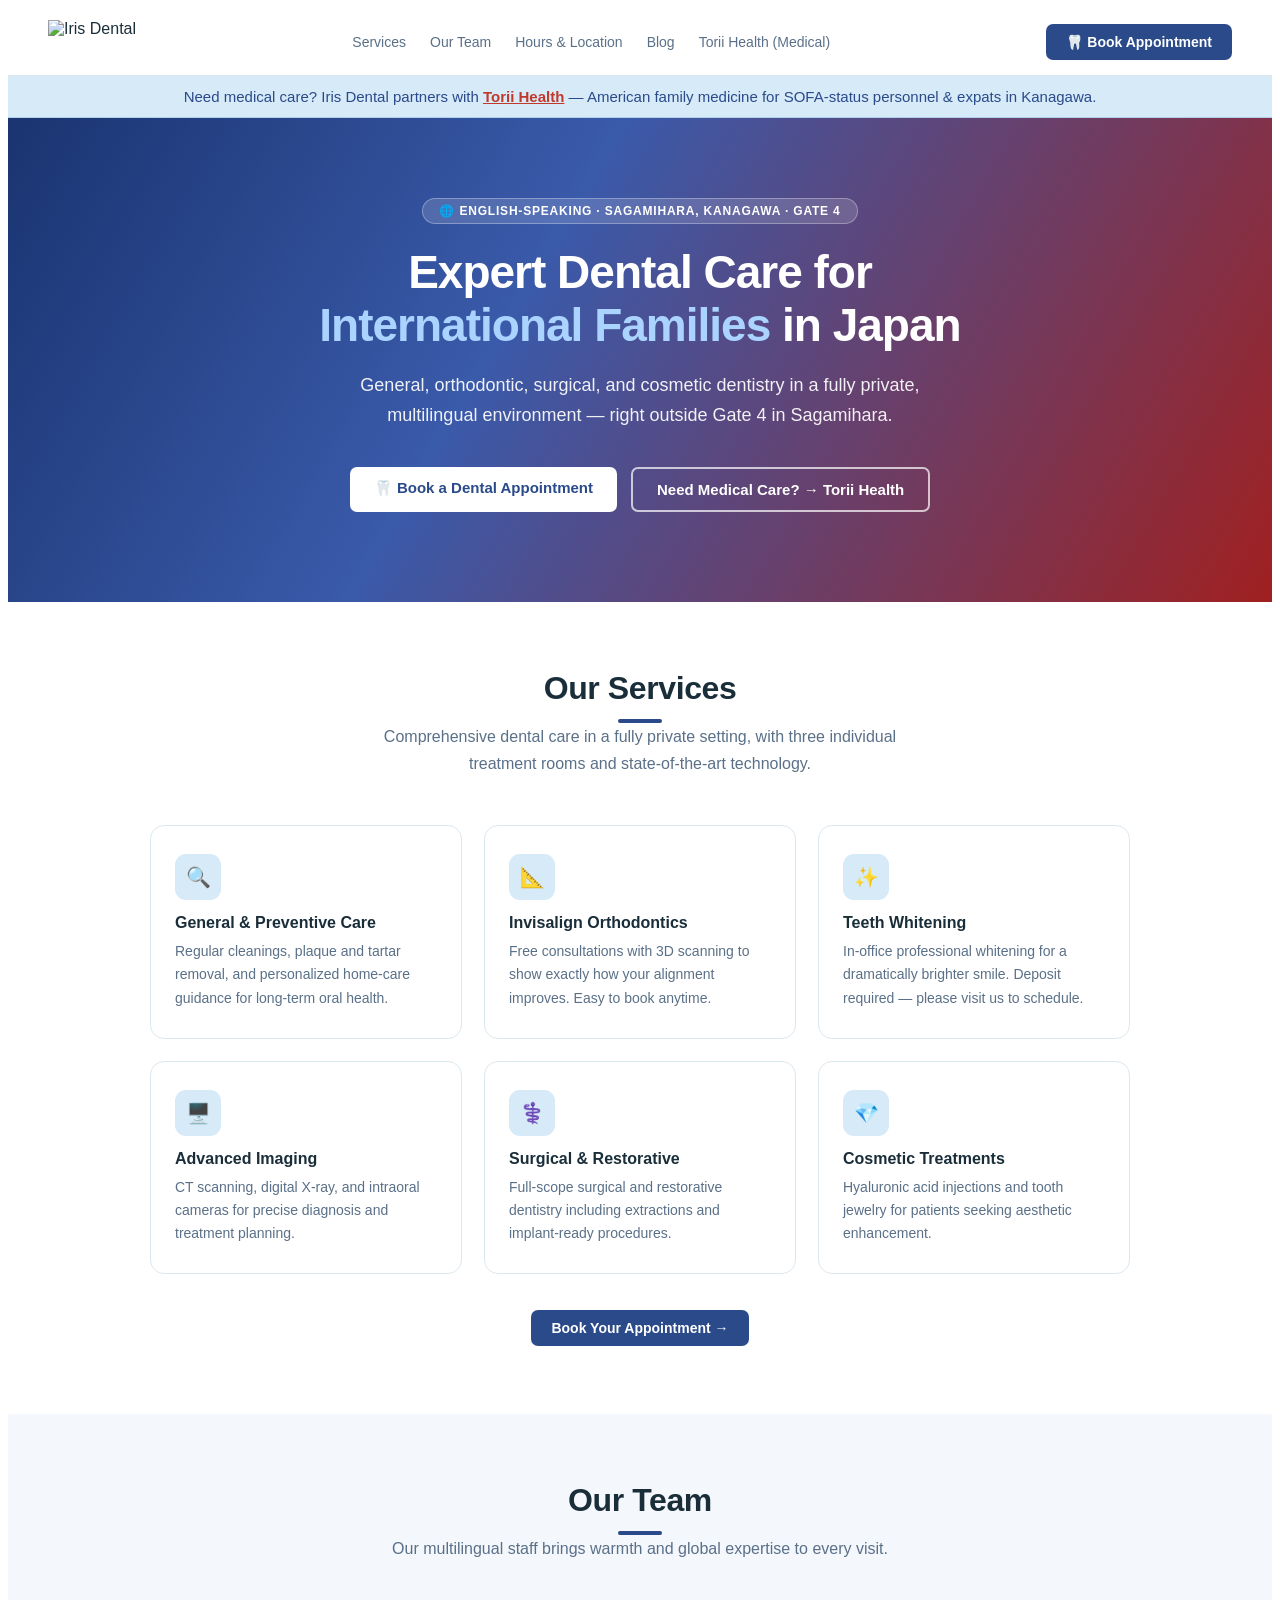
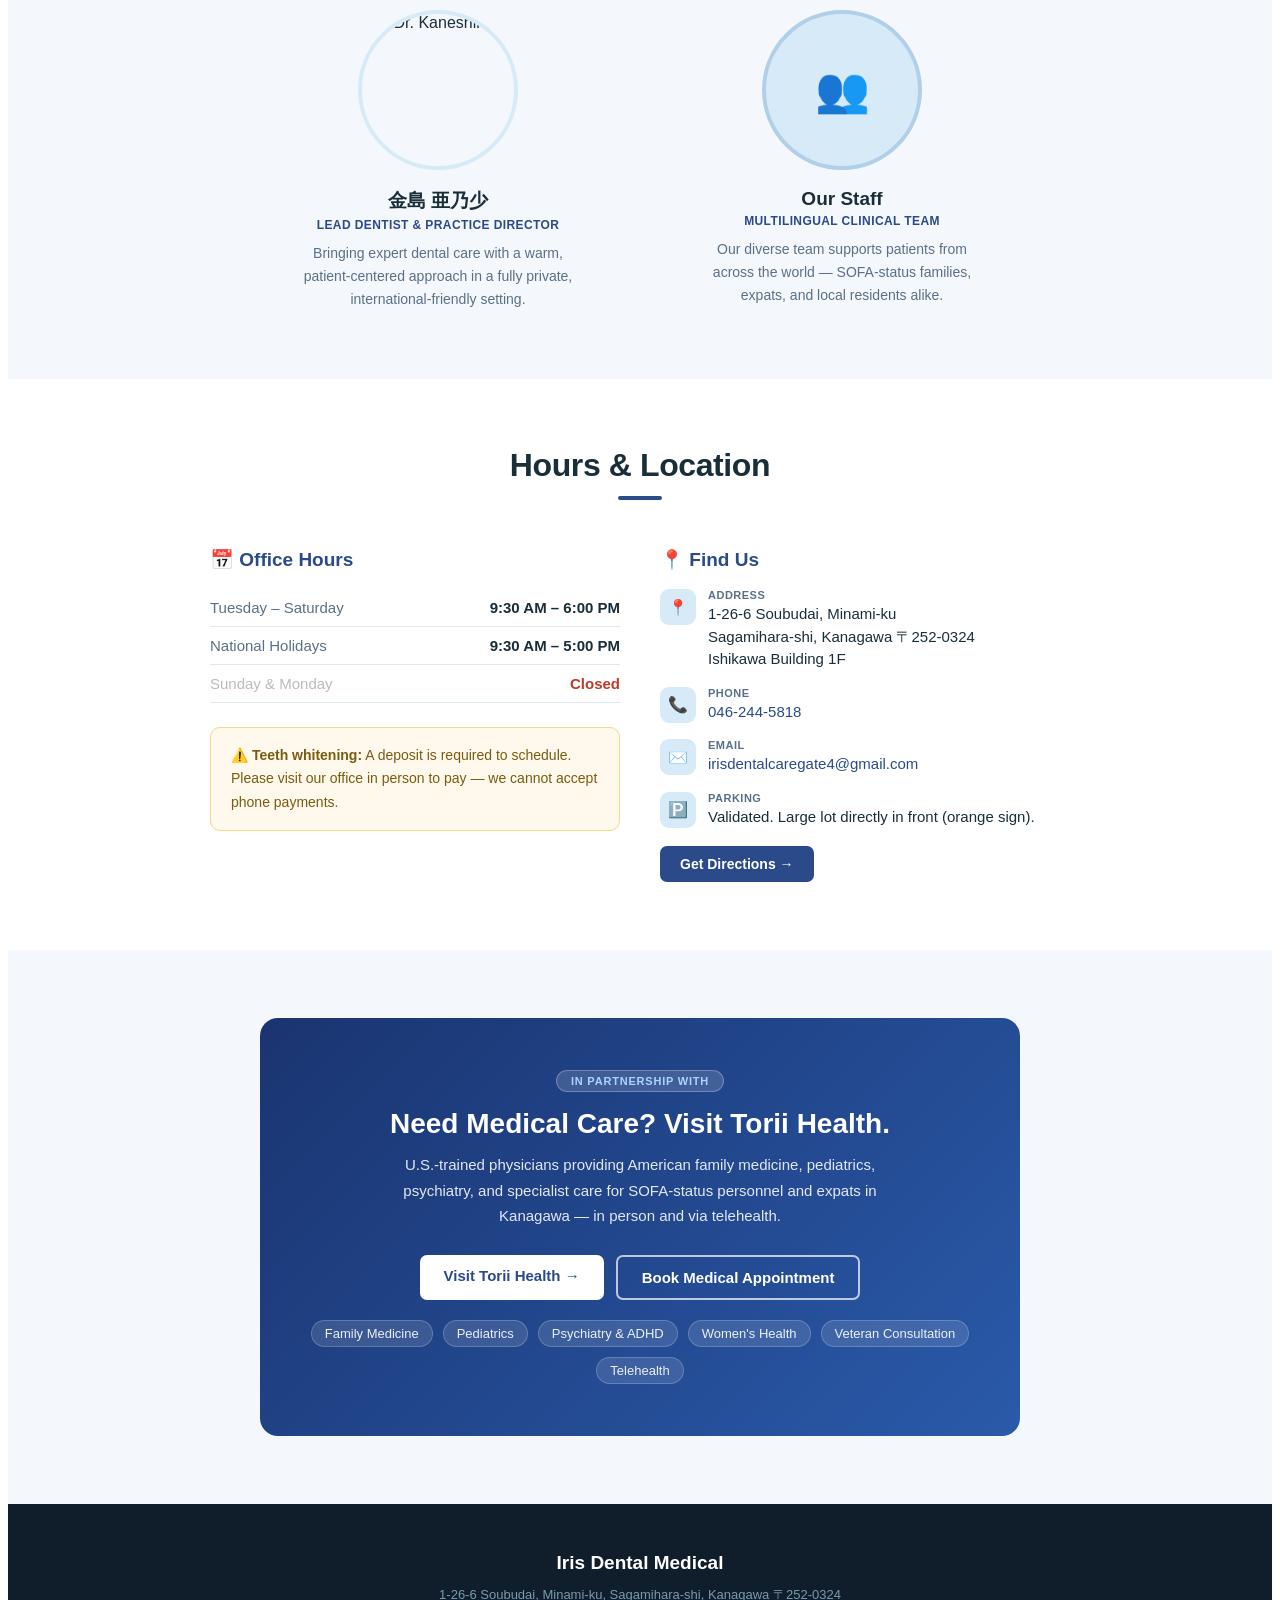
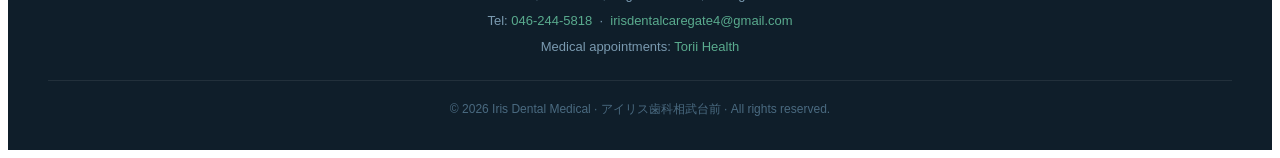
==== index.html @ 19e06444 "Add files via upload" ====
<!DOCTYPE html>
<html lang="en">
<head>
  <meta charset="UTF-8" />
  <meta name="viewport" content="width=device-width, initial-scale=1.0" />
  <title>Iris Dental Medical | Sagamihara, Kanagawa</title>
  <meta name="description" content="English-speaking dental care for international families near Camp Zama, Gate 4, Sagamihara. General, orthodontic, surgical, and cosmetic dentistry." />
  <link rel="icon" type="image/png" href="images/favicon.png" />
  <style>
    .id-wrap *, .id-wrap *::before, .id-wrap *::after { box-sizing: border-box; margin: 0; padding: 0; }
    .id-wrap { font-family: -apple-system, BlinkMacSystemFont, 'Segoe UI', Helvetica, Arial, sans-serif; color: #1a2e3a; background: #fff; width: 100%; }
    .id-wrap a { text-decoration: none; color: inherit; }
    .id-wrap img { max-width: 100%; display: block; }
    .id-wrap { --ib: #2a4a8a; --ir: #c0392b; --isky: #d6eaf8; --ibg: #f4f7fb; --imuted: #5a7088; --iborder: #dce8f0; }
    .id-nav { display: flex; align-items: center; justify-content: space-between; padding: 0 40px; height: 68px; background: #fff; border-bottom: 1px solid var(--iborder); position: sticky; top: 0; z-index: 100; }
    .id-nav-logo img { height: 44px; width: auto; }
    .id-nav-links { display: flex; gap: 24px; list-style: none; }
    .id-nav-links a { font-size: 14px; font-weight: 500; color: var(--imuted); }
    .id-nav-links a:hover { color: var(--ib); }
    .id-btn { background: var(--ib); color: #fff !important; padding: 10px 20px; border-radius: 7px; font-size: 14px; font-weight: 600; display: inline-block; }
    .id-btn-wh { background: #fff; color: var(--ib) !important; padding: 12px 24px; border-radius: 7px; font-size: 15px; font-weight: 700; display: inline-block; }
    .id-btn-ghost { border: 2px solid rgba(255,255,255,0.7); color: #fff !important; padding: 12px 24px; border-radius: 7px; font-size: 15px; font-weight: 600; display: inline-block; }
    .id-banner { background: #d6eaf8; border-bottom: 1px solid #b0cfe8; padding: 12px 40px; text-align: center; font-size: 15px; color: var(--ib); font-weight: 500; }
    .id-banner a { color: var(--ir); font-weight: 700; text-decoration: underline; }
    .id-hero { background: linear-gradient(120deg, #1a3470 0%, #3a5aaa 40%, #a02020 100%); padding: 80px 40px 90px; text-align: center; color: #fff; }
    .id-hero-badge { display: inline-block; background: rgba(255,255,255,0.15); border: 1px solid rgba(255,255,255,0.3); color: #fff; font-size: 12px; font-weight: 600; padding: 5px 16px; border-radius: 20px; margin-bottom: 22px; letter-spacing: 0.8px; text-transform: uppercase; }
    .id-hero h1 { font-size: 46px; font-weight: 800; line-height: 1.15; margin-bottom: 18px; letter-spacing: -1px; max-width: 720px; margin-left: auto; margin-right: auto; }
    .id-hero h1 em { font-style: normal; color: #aad4ff; }
    .id-hero p { font-size: 18px; line-height: 1.7; opacity: 0.92; max-width: 580px; margin: 0 auto 36px; }
    .id-hero-btns { display: flex; gap: 14px; justify-content: center; flex-wrap: wrap; }
    .id-sec { padding: 68px 40px; }
    .id-sec-alt { background: var(--ibg); }
    .id-sec-hd { text-align: center; margin-bottom: 48px; }
    .id-sec-hd h2 { font-size: 32px; font-weight: 800; color: #1a2e3a; letter-spacing: -0.4px; margin-bottom: 10px; }
    .id-sec-hd p { font-size: 16px; color: var(--imuted); max-width: 540px; margin: 0 auto; line-height: 1.7; }
    .id-divider { width: 44px; height: 4px; border-radius: 2px; margin: 12px auto 0; background: var(--ib); }
    .id-grid3 { display: grid; grid-template-columns: repeat(3,1fr); gap: 22px; max-width: 980px; margin: 0 auto; }
    .id-card { background: #fff; border: 1px solid var(--iborder); border-radius: 14px; padding: 28px 24px; }
    .id-icon { width: 46px; height: 46px; border-radius: 11px; background: var(--isky); display: flex; align-items: center; justify-content: center; font-size: 20px; margin-bottom: 14px; }
    .id-card h3 { font-size: 16px; font-weight: 700; color: #1a2e3a; margin-bottom: 8px; }
    .id-card p { font-size: 14px; color: var(--imuted); line-height: 1.65; }
    .id-team-row { display: flex; gap: 48px; max-width: 760px; margin: 0 auto; align-items: flex-start; }
    .id-team-card { flex: 1; text-align: center; }
    .id-team-photo { width: 160px; height: 160px; border-radius: 50%; object-fit: cover; object-position: center top; margin: 0 auto 18px; border: 4px solid var(--isky); }
    .id-team-placeholder { width: 160px; height: 160px; border-radius: 50%; background: var(--isky); margin: 0 auto 18px; display: flex; align-items: center; justify-content: center; font-size: 44px; border: 4px solid #b0cfe8; }
    .id-team-card h3 { font-size: 19px; font-weight: 700; color: #1a2e3a; margin-bottom: 4px; }
    .id-team-card .id-role { font-size: 12px; color: var(--ib); font-weight: 600; margin-bottom: 10px; text-transform: uppercase; letter-spacing: 0.4px; }
    .id-team-card p { font-size: 14px; color: var(--imuted); line-height: 1.65; max-width: 280px; margin: 0 auto; }
    .id-info2 { display: grid; grid-template-columns: 1fr 1fr; gap: 40px; max-width: 860px; margin: 0 auto; }
    .id-info-block h3 { font-size: 19px; font-weight: 700; color: var(--ib); margin-bottom: 18px; }
    .id-htable { width: 100%; border-collapse: collapse; }
    .id-htable tr { border-bottom: 1px solid var(--iborder); }
    .id-htable td { padding: 10px 0; font-size: 15px; color: var(--imuted); }
    .id-htable td:last-child { text-align: right; font-weight: 600; color: #1a2e3a; }
    .id-htable .closed td { color: #bbb; }
    .id-htable .closed td:last-child { color: var(--ir); }
    .id-crow { display: flex; align-items: flex-start; gap: 12px; margin-bottom: 16px; }
    .id-cicon { width: 36px; height: 36px; border-radius: 9px; background: var(--isky); display: flex; align-items: center; justify-content: center; font-size: 16px; flex-shrink: 0; }
    .id-cl { font-size: 11px; color: var(--imuted); font-weight: 600; text-transform: uppercase; letter-spacing: 0.5px; margin-bottom: 2px; }
    .id-cv { font-size: 15px; color: #1a2e3a; font-weight: 500; line-height: 1.5; }
    .id-cv a { color: var(--ib); }
    .id-note { background: #fef9ec; border: 1px solid #f5d68a; border-radius: 10px; padding: 16px 20px; margin-top: 24px; font-size: 14px; color: #7a5c10; line-height: 1.65; }
    .id-torii { background: linear-gradient(135deg, #1a3470 0%, #2a5aaa 100%); border-radius: 18px; padding: 52px 40px; text-align: center; color: #fff; max-width: 760px; margin: 0 auto; }
    .id-tbadge { display: inline-block; background: rgba(255,255,255,0.15); border: 1px solid rgba(255,255,255,0.25); color: #aad4ff; font-size: 11px; font-weight: 700; padding: 4px 14px; border-radius: 20px; margin-bottom: 16px; letter-spacing: 0.8px; text-transform: uppercase; }
    .id-torii h2 { font-size: 28px; font-weight: 800; margin-bottom: 12px; }
    .id-torii p { font-size: 15px; opacity: 0.88; line-height: 1.7; max-width: 500px; margin: 0 auto 26px; }
    .id-torii-btns { display: flex; gap: 12px; justify-content: center; flex-wrap: wrap; margin-bottom: 20px; }
    .id-pills { display: flex; gap: 10px; justify-content: center; flex-wrap: wrap; }
    .id-pill { background: rgba(255,255,255,0.12); border: 1px solid rgba(255,255,255,0.2); color: rgba(255,255,255,0.9); font-size: 13px; font-weight: 500; padding: 5px 13px; border-radius: 20px; }
    .id-footer { background: #0f1e2a; color: #7a9ab0; padding: 48px 40px 32px; text-align: center; }
    .id-footer h4 { color: #fff; font-size: 19px; font-weight: 700; margin-bottom: 8px; }
    .id-footer-sub { font-size: 13px; line-height: 2; margin-bottom: 20px; }
    .id-footer a { color: #5aab8e; }
    .id-footer-line { width: 100%; height: 1px; background: rgba(255,255,255,0.08); margin: 20px 0; }
    .id-footer-btm { font-size: 12px; color: #4a6a80; }
    @media (max-width: 768px) {
      .id-nav { padding: 0 20px; }
      .id-nav-links { display: none; }
      .id-hero { padding: 52px 20px 60px; }
      .id-hero h1 { font-size: 30px; }
      .id-sec { padding: 48px 20px; }
      .id-grid3 { grid-template-columns: 1fr; }
      .id-team-row { flex-direction: column; align-items: center; }
      .id-info2 { grid-template-columns: 1fr; }
      .id-banner { padding: 12px 20px; font-size: 13px; }
      .id-footer { padding: 36px 20px 24px; }
      .id-torii { padding: 36px 20px; border-radius: 12px; }
    }
    @media (min-width: 769px) and (max-width: 1024px) {
      .id-grid3 { grid-template-columns: repeat(2,1fr); }
    }
  </style>
</head>
<body>
<div class="id-wrap">
<nav class="id-nav">
  <div class="id-nav-logo"><img src="images/logo.png" alt="Iris Dental" /></div>
  <ul class="id-nav-links">
    <li><a href="#id-services">Services</a></li>
    <li><a href="#id-team">Our Team</a></li>
    <li><a href="#id-hours">Hours &amp; Location</a></li>
    <li><a href="blog.html">Blog</a></li>
    <li><a href="https://www.toriihealth.org" target="_blank">Torii Health (Medical)</a></li>
  </ul>
  <a class="id-btn" href="https://irisdentalcare.reserve.ne.jp/sp/index.php?history=index.php%3Flang%3Denglish%26no_cache%3D1730109509%26json_flg%3D1%26cdgt%3Dea7c286f652cc98c4bb4e440bbdcd9c8&" target="_blank">&#x1F9B7; Book Appointment</a>
</nav>
<div class="id-banner">Need medical care? Iris Dental partners with <a href="https://www.toriihealth.org" target="_blank">Torii Health</a> &mdash; American family medicine for SOFA-status personnel &amp; expats in Kanagawa.</div>
<section class="id-hero">
  <div class="id-hero-badge">&#x1F310; English-Speaking &middot; Sagamihara, Kanagawa &middot; Gate 4</div>
  <h1>Expert Dental Care for<br><em>International Families</em> in Japan</h1>
  <p>General, orthodontic, surgical, and cosmetic dentistry in a fully private, multilingual environment &mdash; right outside Gate 4 in Sagamihara.</p>
  <div class="id-hero-btns">
    <a class="id-btn-wh" href="https://irisdentalcare.reserve.ne.jp/sp/index.php?history=index.php%3Flang%3Denglish%26no_cache%3D1730109509%26json_flg%3D1%26cdgt%3Dea7c286f652cc98c4bb4e440bbdcd9c8&" target="_blank">&#x1F9B7; Book a Dental Appointment</a>
    <a class="id-btn-ghost" href="https://www.toriihealth.org" target="_blank">Need Medical Care? &rarr; Torii Health</a>
  </div>
</section>
<section class="id-sec" id="id-services">
  <div class="id-sec-hd"><h2>Our Services</h2><div class="id-divider"></div><p>Comprehensive dental care in a fully private setting, with three individual treatment rooms and state-of-the-art technology.</p></div>
  <div class="id-grid3">
    <div class="id-card"><div class="id-icon">&#x1F50D;</div><h3>General &amp; Preventive Care</h3><p>Regular cleanings, plaque and tartar removal, and personalized home-care guidance for long-term oral health.</p></div>
    <div class="id-card"><div class="id-icon">&#x1F4D0;</div><h3>Invisalign Orthodontics</h3><p>Free consultations with 3D scanning to show exactly how your alignment improves. Easy to book anytime.</p></div>
    <div class="id-card"><div class="id-icon">&#x2728;</div><h3>Teeth Whitening</h3><p>In-office professional whitening for a dramatically brighter smile. Deposit required &mdash; please visit us to schedule.</p></div>
    <div class="id-card"><div class="id-icon">&#x1F5A5;&#xFE0F;</div><h3>Advanced Imaging</h3><p>CT scanning, digital X-ray, and intraoral cameras for precise diagnosis and treatment planning.</p></div>
    <div class="id-card"><div class="id-icon">&#x2695;&#xFE0F;</div><h3>Surgical &amp; Restorative</h3><p>Full-scope surgical and restorative dentistry including extractions and implant-ready procedures.</p></div>
    <div class="id-card"><div class="id-icon">&#x1F48E;</div><h3>Cosmetic Treatments</h3><p>Hyaluronic acid injections and tooth jewelry for patients seeking aesthetic enhancement.</p></div>
  </div>
  <div style="text-align:center;margin-top:36px;"><a class="id-btn" href="https://irisdentalcare.reserve.ne.jp/sp/index.php?history=index.php%3Flang%3Denglish%26no_cache%3D1730109509%26json_flg%3D1%26cdgt%3Dea7c286f652cc98c4bb4e440bbdcd9c8&" target="_blank">Book Your Appointment &rarr;</a></div>
</section>
<section class="id-sec id-sec-alt" id="id-team">
  <div class="id-sec-hd"><h2>Our Team</h2><div class="id-divider"></div><p>Our multilingual staff brings warmth and global expertise to every visit.</p></div>
  <div class="id-team-row">
    <div class="id-team-card">
      <img class="id-team-photo" src="images/dr-kaneshima.jpg" alt="Dr. Kaneshima" />
      <h3>金島 亜乃少</h3>
      <div class="id-role">Lead Dentist &amp; Practice Director</div>
      <p>Bringing expert dental care with a warm, patient-centered approach in a fully private, international-friendly setting.</p>
    </div>
    <div class="id-team-card">
      <div class="id-team-placeholder">&#x1F465;</div>
      <h3>Our Staff</h3>
      <div class="id-role">Multilingual Clinical Team</div>
      <p>Our diverse team supports patients from across the world &mdash; SOFA-status families, expats, and local residents alike.</p>
    </div>
  </div>
</section>
<section class="id-sec" id="id-hours">
  <div class="id-sec-hd"><h2>Hours &amp; Location</h2><div class="id-divider"></div></div>
  <div class="id-info2">
    <div class="id-info-block">
      <h3>&#x1F4C5; Office Hours</h3>
      <table class="id-htable">
        <tr><td>Tuesday &ndash; Saturday</td><td>9:30 AM &ndash; 6:00 PM</td></tr>
        <tr><td>National Holidays</td><td>9:30 AM &ndash; 5:00 PM</td></tr>
        <tr class="closed"><td>Sunday &amp; Monday</td><td>Closed</td></tr>
      </table>
      <div class="id-note"><strong>&#x26A0;&#xFE0F; Teeth whitening:</strong> A deposit is required to schedule. Please visit our office in person to pay &mdash; we cannot accept phone payments.</div>
    </div>
    <div class="id-info-block">
      <h3>&#x1F4CD; Find Us</h3>
      <div class="id-crow"><div class="id-cicon">&#x1F4CD;</div><div><div class="id-cl">Address</div><div class="id-cv">1-26-6 Soubudai, Minami-ku<br>Sagamihara-shi, Kanagawa 〒252-0324<br>Ishikawa Building 1F</div></div></div>
      <div class="id-crow"><div class="id-cicon">&#x1F4DE;</div><div><div class="id-cl">Phone</div><div class="id-cv"><a href="tel:046-244-5818">046-244-5818</a></div></div></div>
      <div class="id-crow"><div class="id-cicon">&#x2709;&#xFE0F;</div><div><div class="id-cl">Email</div><div class="id-cv"><a href="mailto:irisdentalcaregate4@gmail.com">irisdentalcaregate4@gmail.com</a></div></div></div>
      <div class="id-crow"><div class="id-cicon">&#x1F17F;&#xFE0F;</div><div><div class="id-cl">Parking</div><div class="id-cv">Validated. Large lot directly in front (orange sign).</div></div></div>
      <div style="margin-top:18px;"><a class="id-btn" href="https://maps.google.com/?q=1-26-6+Soubudai+Minami-ku+Sagamihara+Kanagawa" target="_blank">Get Directions &rarr;</a></div>
    </div>
  </div>
</section>
<section class="id-sec id-sec-alt">
  <div class="id-torii">
    <div class="id-tbadge">In Partnership With</div>
    <h2>Need Medical Care? Visit Torii Health.</h2>
    <p>U.S.-trained physicians providing American family medicine, pediatrics, psychiatry, and specialist care for SOFA-status personnel and expats in Kanagawa &mdash; in person and via telehealth.</p>
    <div class="id-torii-btns">
      <a class="id-btn-wh" href="https://www.toriihealth.org" target="_blank">Visit Torii Health &rarr;</a>
      <a class="id-btn-ghost" href="https://toriihealth.intakeq.com/booking" target="_blank">Book Medical Appointment</a>
    </div>
    <div class="id-pills">
      <span class="id-pill">Family Medicine</span>
      <span class="id-pill">Pediatrics</span>
      <span class="id-pill">Psychiatry &amp; ADHD</span>
      <span class="id-pill">Women's Health</span>
      <span class="id-pill">Veteran Consultation</span>
      <span class="id-pill">Telehealth</span>
    </div>
  </div>
</section>
<footer class="id-footer">
  <h4>Iris Dental Medical</h4>
  <div class="id-footer-sub">1-26-6 Soubudai, Minami-ku, Sagamihara-shi, Kanagawa 〒252-0324<br>Tel: <a href="tel:046-244-5818">046-244-5818</a> &nbsp;&middot;&nbsp; <a href="mailto:irisdentalcaregate4@gmail.com">irisdentalcaregate4@gmail.com</a><br>Medical appointments: <a href="https://www.toriihealth.org">Torii Health</a></div>
  <div class="id-footer-line"></div>
  <div class="id-footer-btm">&copy; 2026 Iris Dental Medical &middot; アイリス歯科相武台前 &middot; All rights reserved.</div>
</footer>
</div>
</body>
</html>
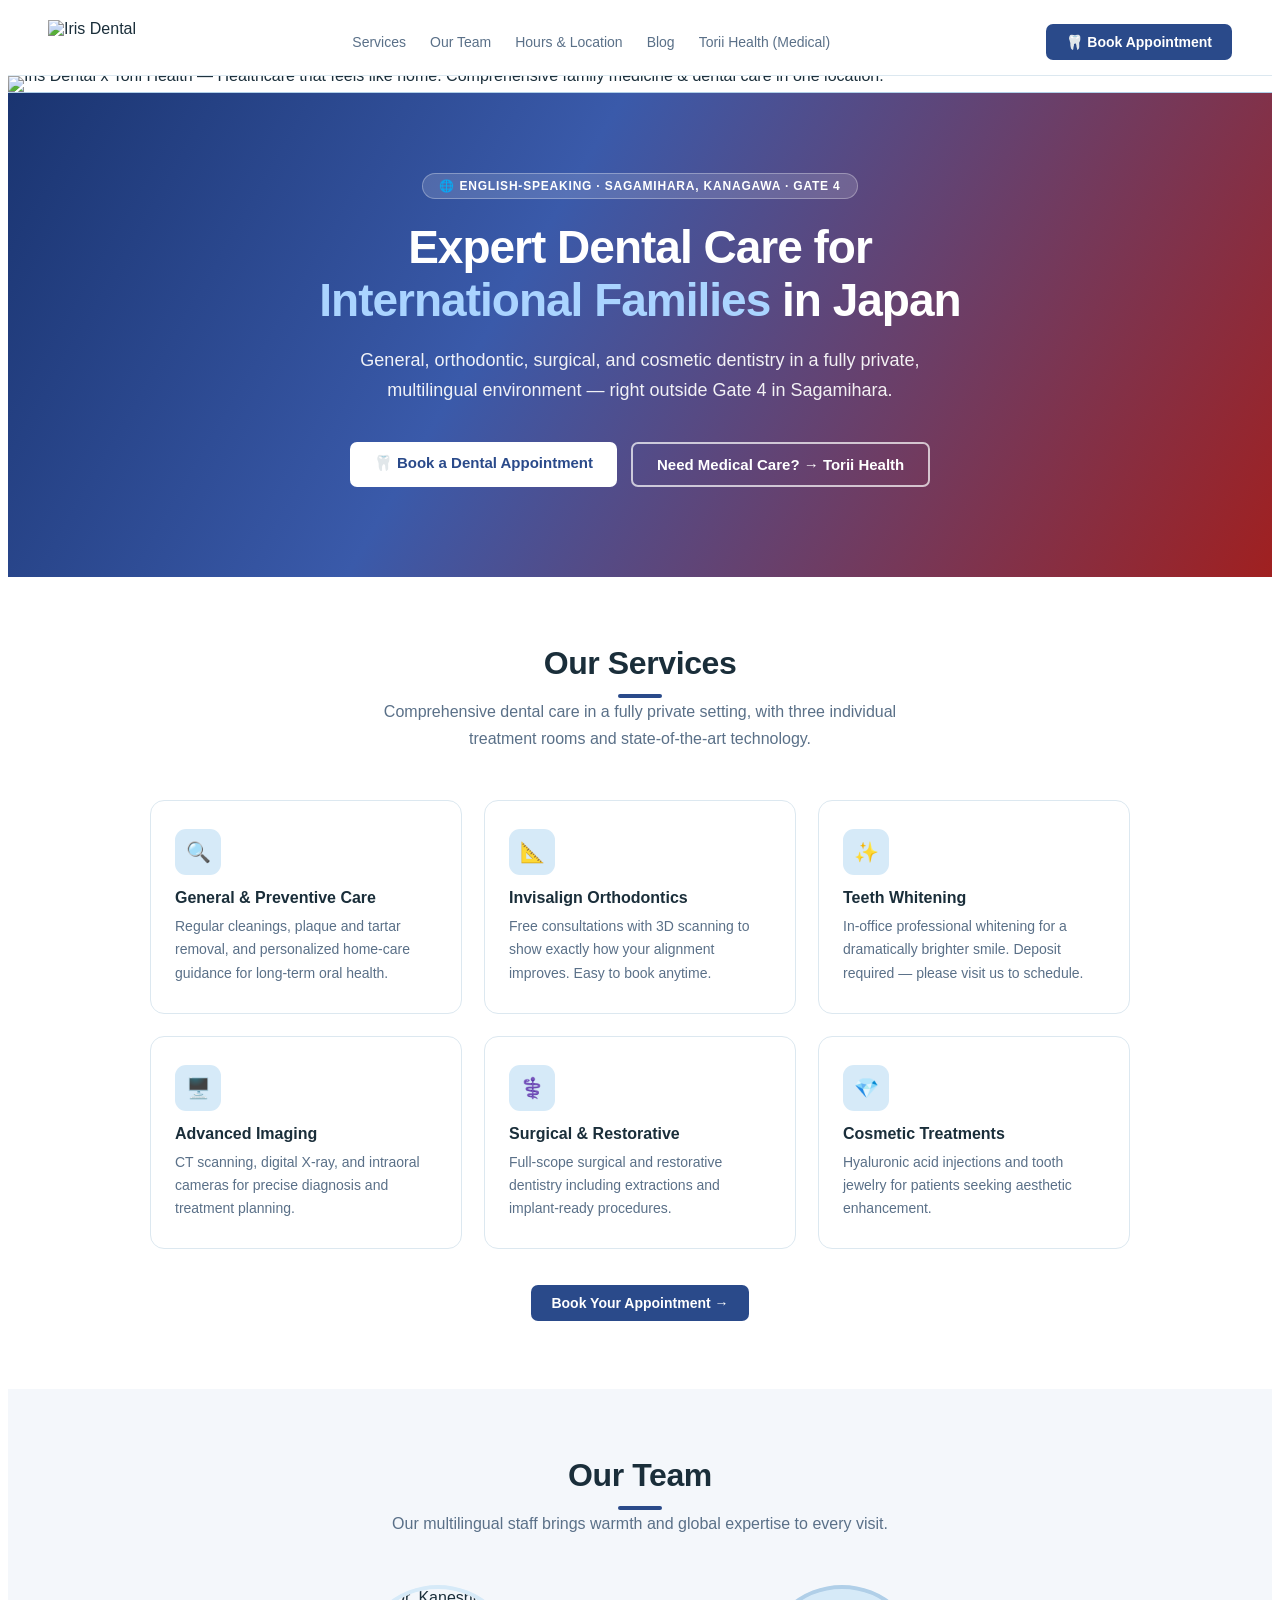
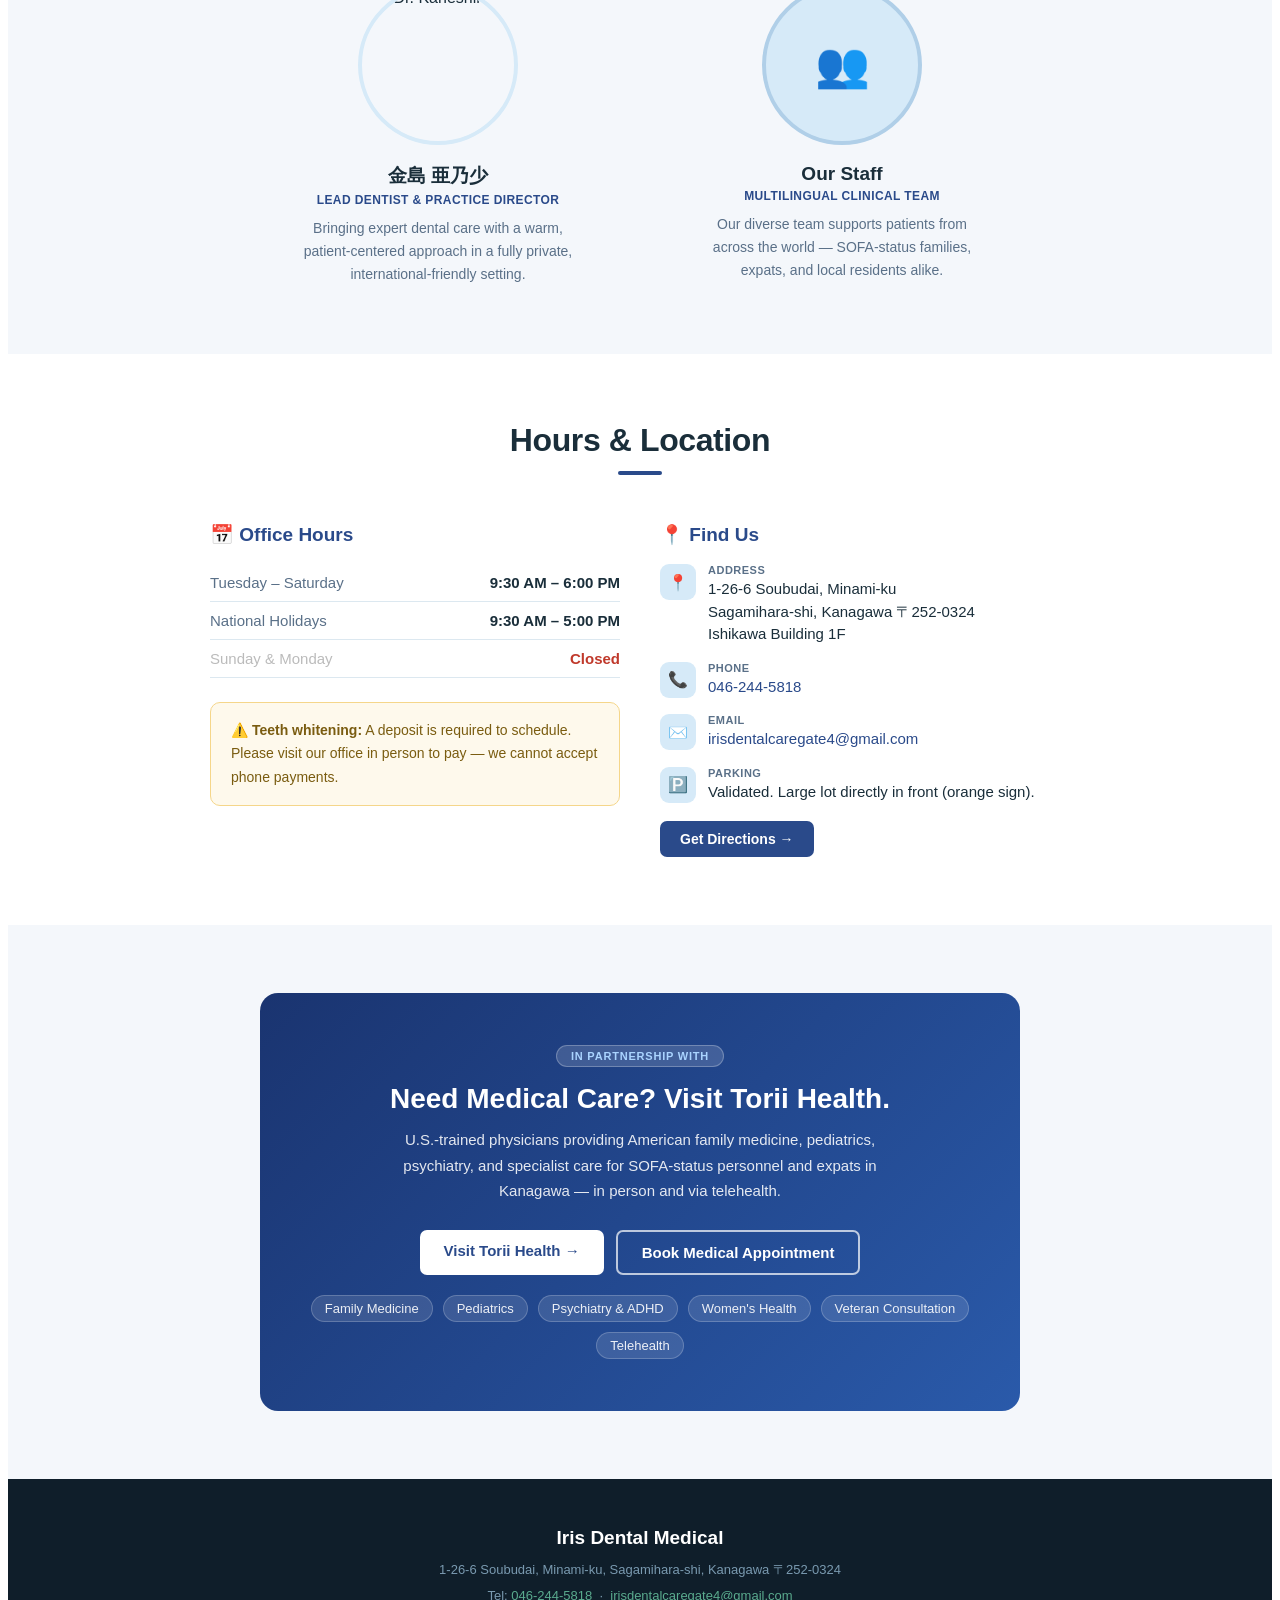
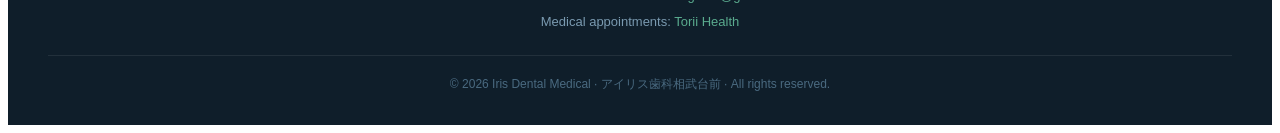
==== commit 0b9759e7: "Update index.html" ====
--- a/index.html
+++ b/index.html
@@ -22,6 +22,8 @@
     .id-btn-ghost { border: 2px solid rgba(255,255,255,0.7); color: #fff !important; padding: 12px 24px; border-radius: 7px; font-size: 15px; font-weight: 600; display: inline-block; }
     .id-banner { background: #d6eaf8; border-bottom: 1px solid #b0cfe8; padding: 12px 40px; text-align: center; font-size: 15px; color: var(--ib); font-weight: 500; }
     .id-banner a { color: var(--ir); font-weight: 700; text-decoration: underline; }
+    .id-partner-banner { display: block; width: 100%; line-height: 0; border-bottom: 1px solid #b0cfe8; }
+    .id-partner-banner img { width: 100%; height: auto; display: block; }
     .id-hero { background: linear-gradient(120deg, #1a3470 0%, #3a5aaa 40%, #a02020 100%); padding: 80px 40px 90px; text-align: center; color: #fff; }
     .id-hero-badge { display: inline-block; background: rgba(255,255,255,0.15); border: 1px solid rgba(255,255,255,0.3); color: #fff; font-size: 12px; font-weight: 600; padding: 5px 16px; border-radius: 20px; margin-bottom: 22px; letter-spacing: 0.8px; text-transform: uppercase; }
     .id-hero h1 { font-size: 46px; font-weight: 800; line-height: 1.15; margin-bottom: 18px; letter-spacing: -1px; max-width: 720px; margin-left: auto; margin-right: auto; }
@@ -102,15 +104,15 @@
     <li><a href="blog.html">Blog</a></li>
     <li><a href="https://www.toriihealth.org" target="_blank">Torii Health (Medical)</a></li>
   </ul>
-  <a class="id-btn" href="https://irisdentalcare.reserve.ne.jp/sp/index.php?history=index.php%3Flang%3Denglish%26no_cache%3D1730109509%26json_flg%3D1%26cdgt%3Dea7c286f652cc98c4bb4e440bbdcd9c8&" target="_blank">&#x1F9B7; Book Appointment</a>
+  <a class="id-btn" href="https://irisdental.intakeq.com/booking" target="_blank">&#x1F9B7; Book Appointment</a>
 </nav>
-<div class="id-banner">Need medical care? Iris Dental partners with <a href="https://www.toriihealth.org" target="_blank">Torii Health</a> &mdash; American family medicine for SOFA-status personnel &amp; expats in Kanagawa.</div>
+<a class="id-partner-banner" href="https://www.toriihealth.org" target="_blank" aria-label="Iris Dental partners with Torii Health for comprehensive family medicine and dental care in one location"><img src="images/partnership-banner.png" alt="Iris Dental x Torii Health &mdash; Healthcare that feels like home. Comprehensive family medicine &amp; dental care in one location." /></a>
 <section class="id-hero">
   <div class="id-hero-badge">&#x1F310; English-Speaking &middot; Sagamihara, Kanagawa &middot; Gate 4</div>
   <h1>Expert Dental Care for<br><em>International Families</em> in Japan</h1>
   <p>General, orthodontic, surgical, and cosmetic dentistry in a fully private, multilingual environment &mdash; right outside Gate 4 in Sagamihara.</p>
   <div class="id-hero-btns">
-    <a class="id-btn-wh" href="https://irisdentalcare.reserve.ne.jp/sp/index.php?history=index.php%3Flang%3Denglish%26no_cache%3D1730109509%26json_flg%3D1%26cdgt%3Dea7c286f652cc98c4bb4e440bbdcd9c8&" target="_blank">&#x1F9B7; Book a Dental Appointment</a>
+    <a class="id-btn-wh" href="https://irisdental.intakeq.com/booking" target="_blank">&#x1F9B7; Book a Dental Appointment</a>
     <a class="id-btn-ghost" href="https://www.toriihealth.org" target="_blank">Need Medical Care? &rarr; Torii Health</a>
   </div>
 </section>
@@ -124,7 +126,7 @@
     <div class="id-card"><div class="id-icon">&#x2695;&#xFE0F;</div><h3>Surgical &amp; Restorative</h3><p>Full-scope surgical and restorative dentistry including extractions and implant-ready procedures.</p></div>
     <div class="id-card"><div class="id-icon">&#x1F48E;</div><h3>Cosmetic Treatments</h3><p>Hyaluronic acid injections and tooth jewelry for patients seeking aesthetic enhancement.</p></div>
   </div>
-  <div style="text-align:center;margin-top:36px;"><a class="id-btn" href="https://irisdentalcare.reserve.ne.jp/sp/index.php?history=index.php%3Flang%3Denglish%26no_cache%3D1730109509%26json_flg%3D1%26cdgt%3Dea7c286f652cc98c4bb4e440bbdcd9c8&" target="_blank">Book Your Appointment &rarr;</a></div>
+  <div style="text-align:center;margin-top:36px;"><a class="id-btn" href="https://irisdental.intakeq.com/booking" target="_blank">Book Your Appointment &rarr;</a></div>
 </section>
 <section class="id-sec id-sec-alt" id="id-team">
   <div class="id-sec-hd"><h2>Our Team</h2><div class="id-divider"></div><p>Our multilingual staff brings warmth and global expertise to every visit.</p></div>
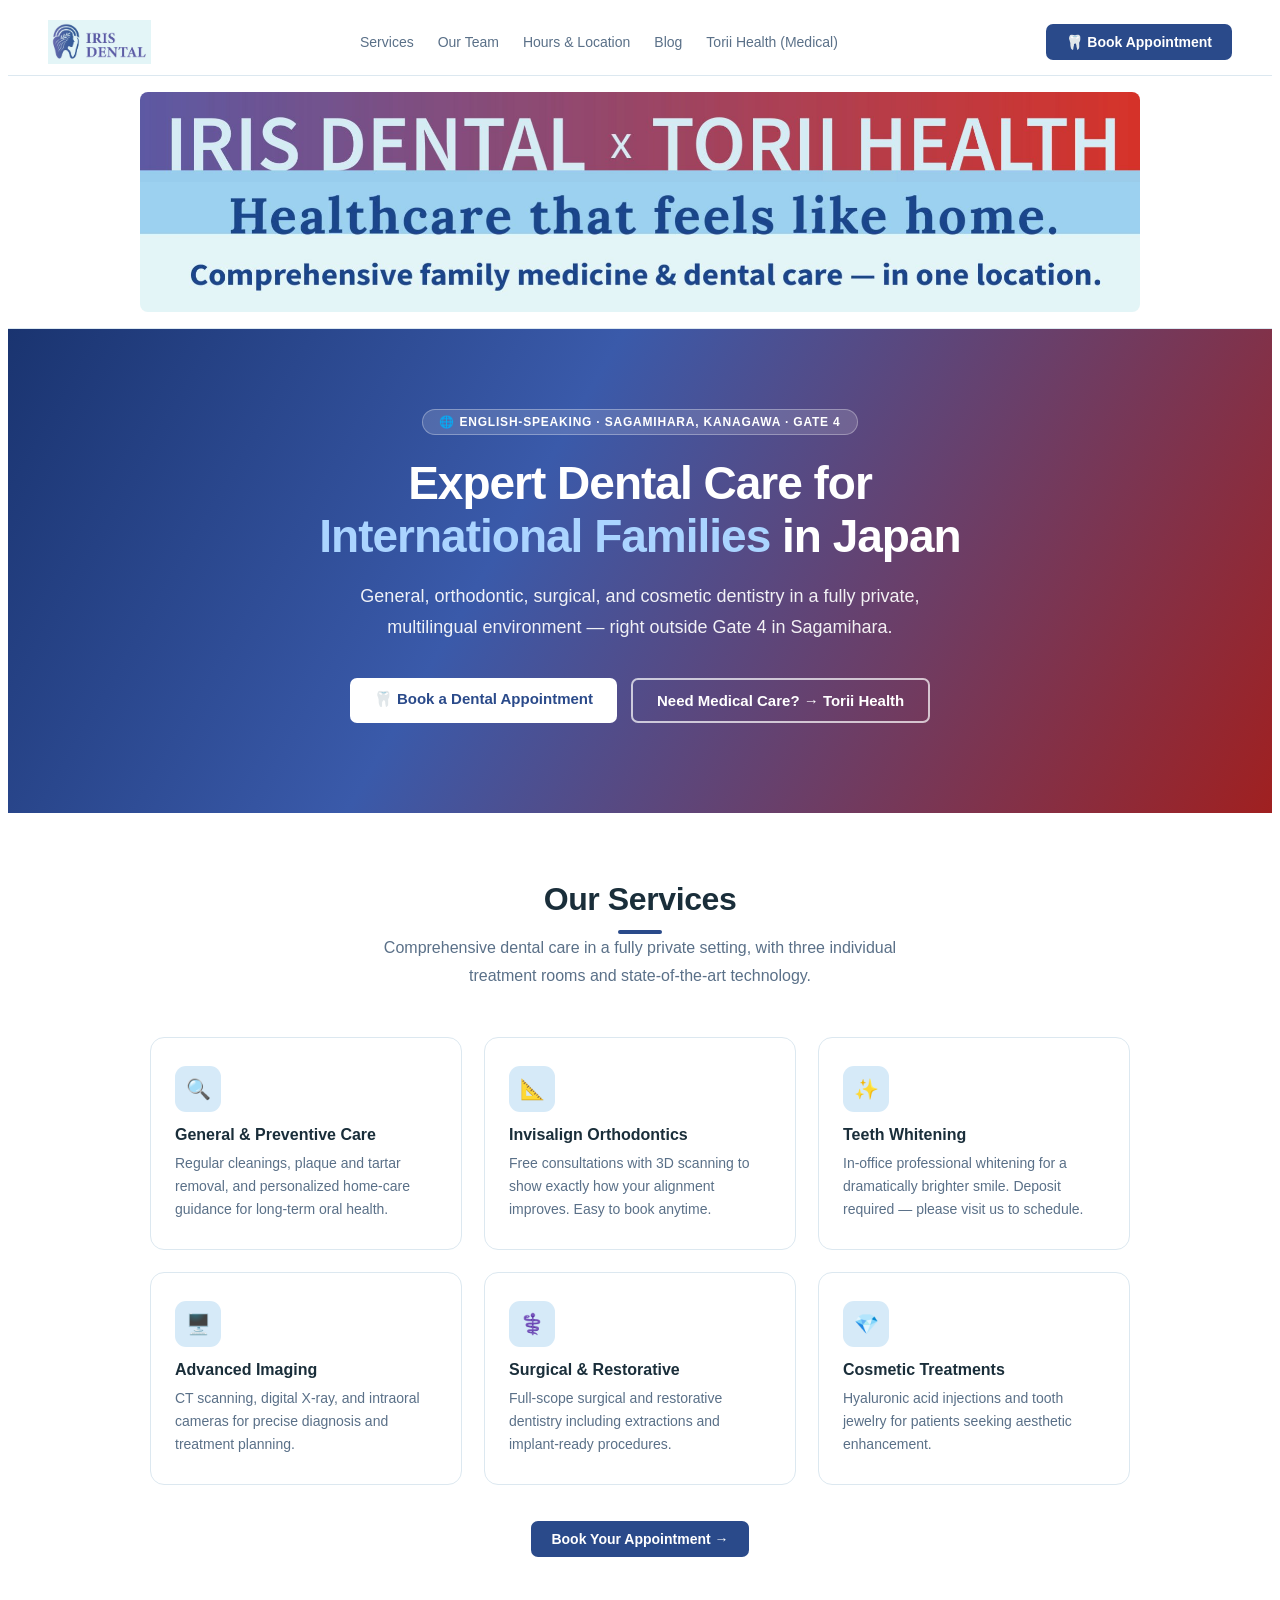
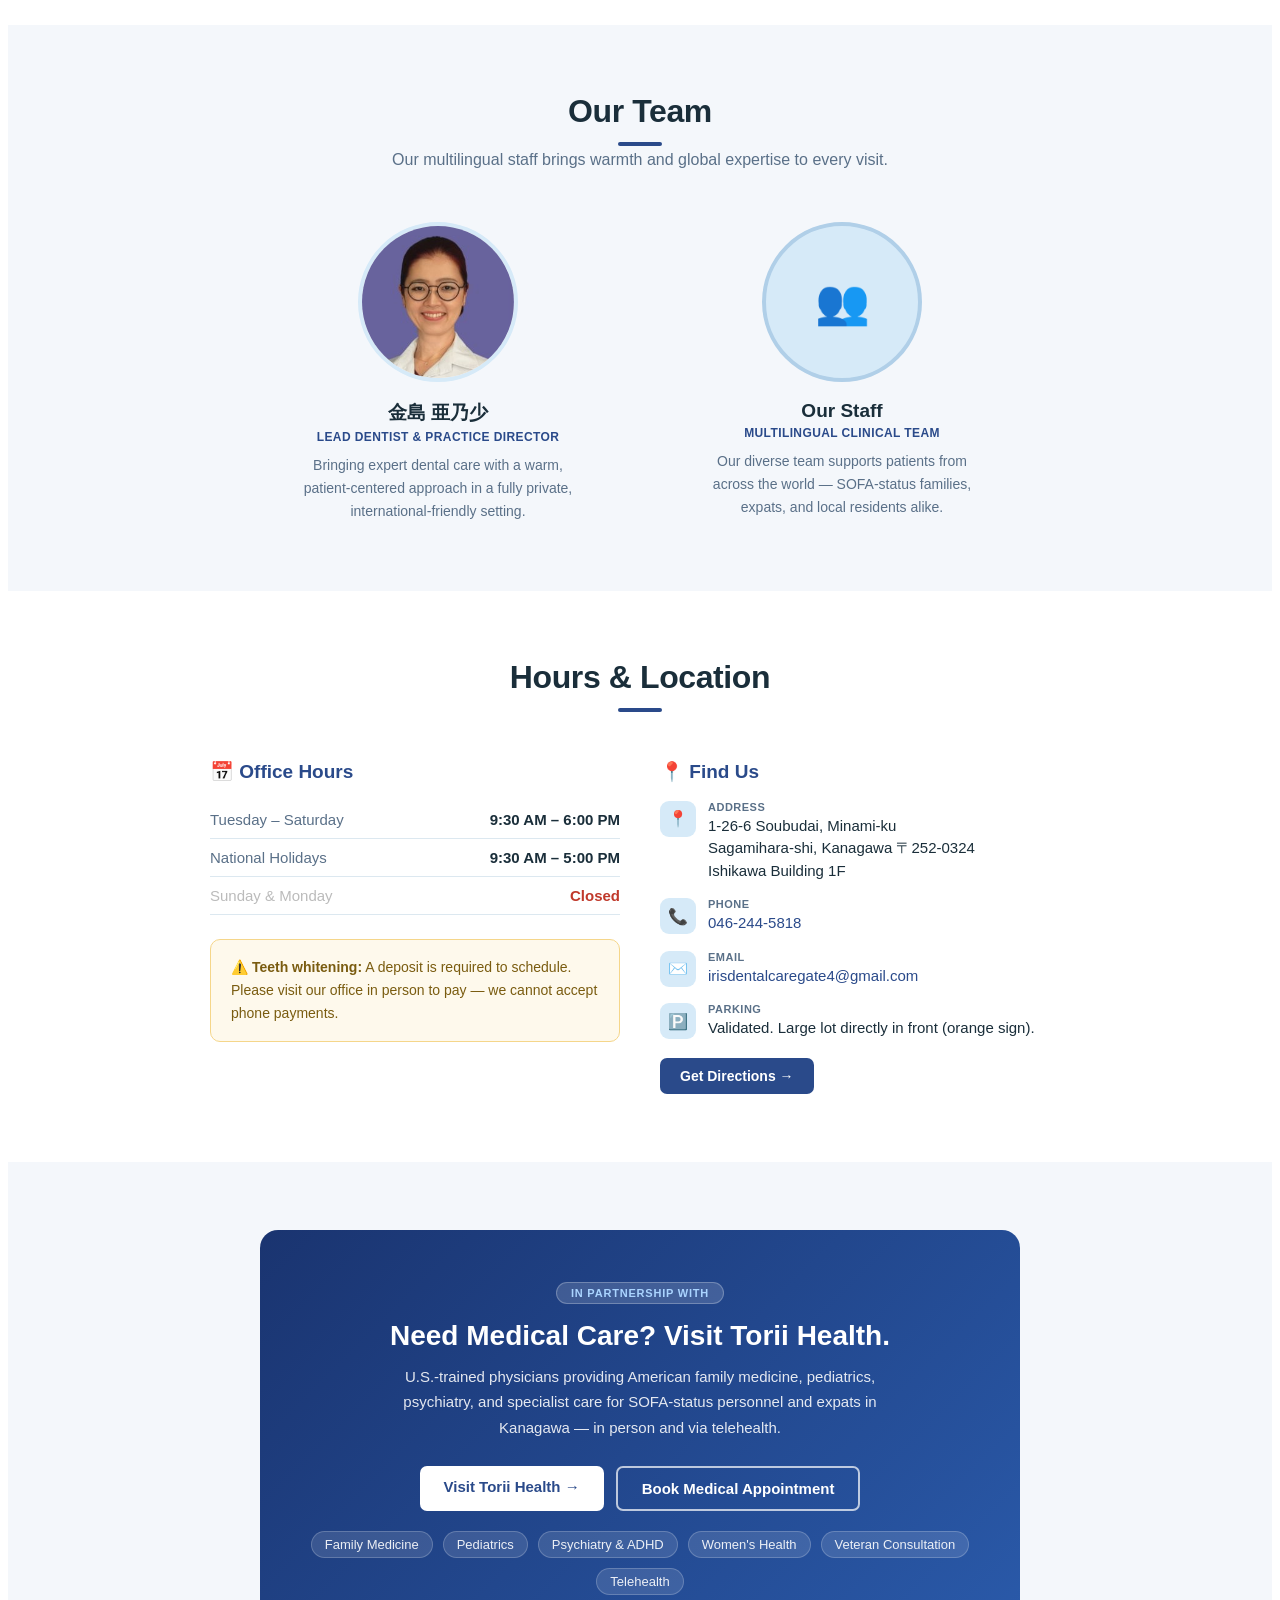
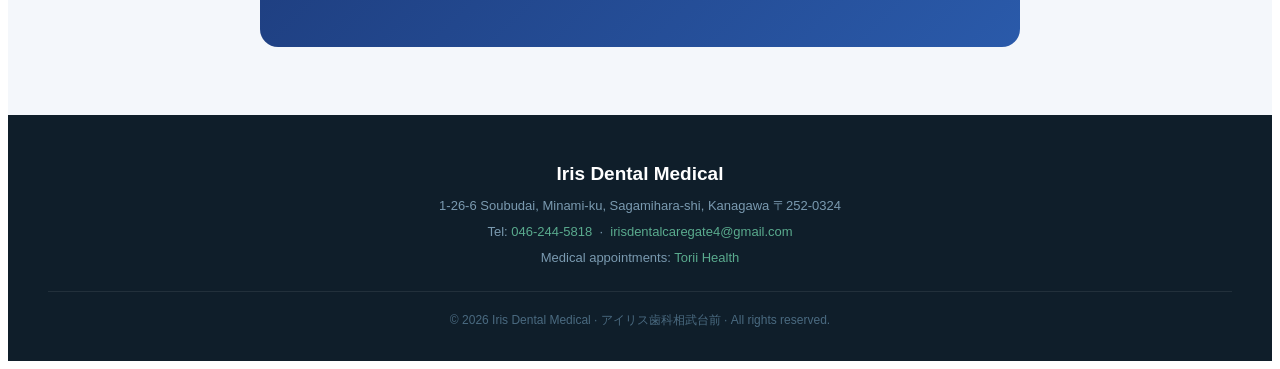
==== commit 6853482a: "Update index.html" ====
--- a/index.html
+++ b/index.html
@@ -22,8 +22,8 @@
     .id-btn-ghost { border: 2px solid rgba(255,255,255,0.7); color: #fff !important; padding: 12px 24px; border-radius: 7px; font-size: 15px; font-weight: 600; display: inline-block; }
     .id-banner { background: #d6eaf8; border-bottom: 1px solid #b0cfe8; padding: 12px 40px; text-align: center; font-size: 15px; color: var(--ib); font-weight: 500; }
     .id-banner a { color: var(--ir); font-weight: 700; text-decoration: underline; }
-    .id-partner-banner { display: block; width: 100%; line-height: 0; border-bottom: 1px solid #b0cfe8; }
-    .id-partner-banner img { width: 100%; height: auto; display: block; }
+    .id-partner-banner { display: block; width: 100%; background: #fff; padding: 16px 24px; border-bottom: 1px solid var(--iborder); }
+    .id-partner-banner img { width: 100%; max-width: 1000px; height: auto; display: block; margin: 0 auto; border-radius: 8px; }
     .id-hero { background: linear-gradient(120deg, #1a3470 0%, #3a5aaa 40%, #a02020 100%); padding: 80px 40px 90px; text-align: center; color: #fff; }
     .id-hero-badge { display: inline-block; background: rgba(255,255,255,0.15); border: 1px solid rgba(255,255,255,0.3); color: #fff; font-size: 12px; font-weight: 600; padding: 5px 16px; border-radius: 20px; margin-bottom: 22px; letter-spacing: 0.8px; text-transform: uppercase; }
     .id-hero h1 { font-size: 46px; font-weight: 800; line-height: 1.15; margin-bottom: 18px; letter-spacing: -1px; max-width: 720px; margin-left: auto; margin-right: auto; }
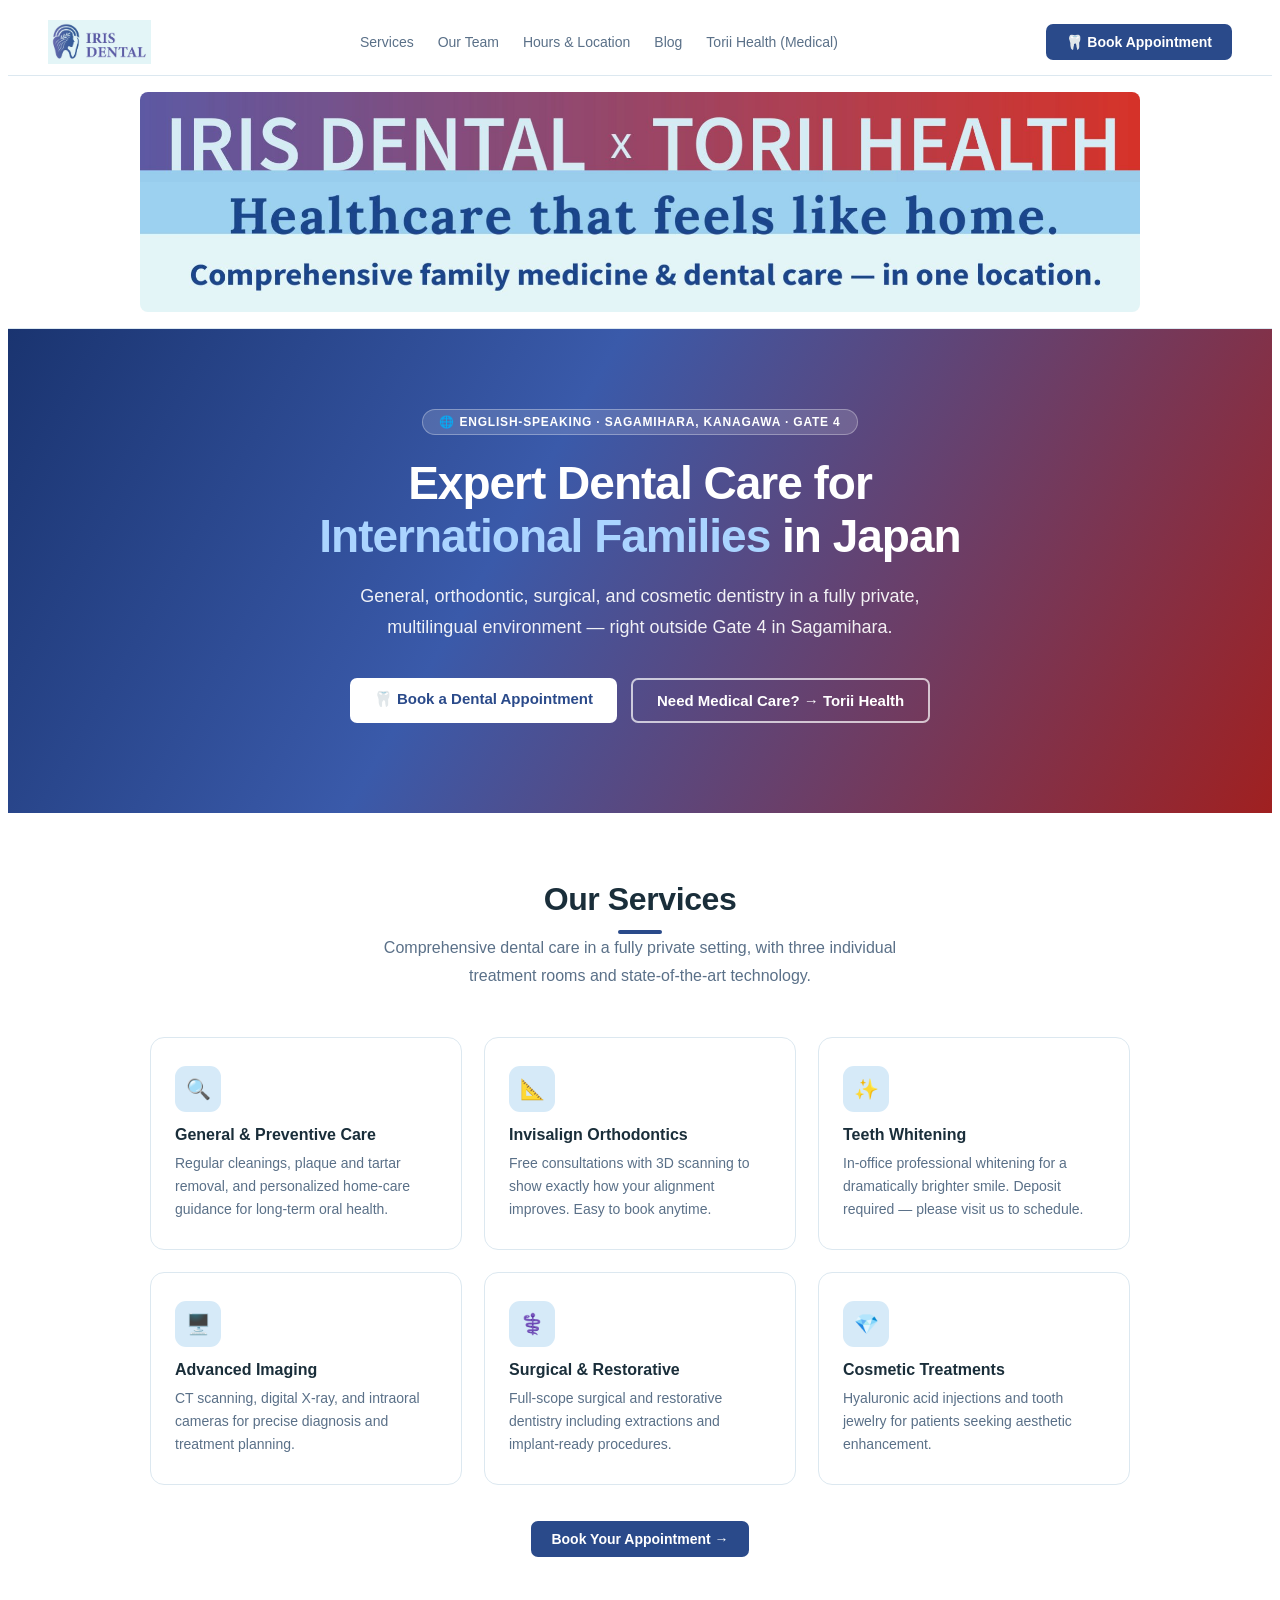
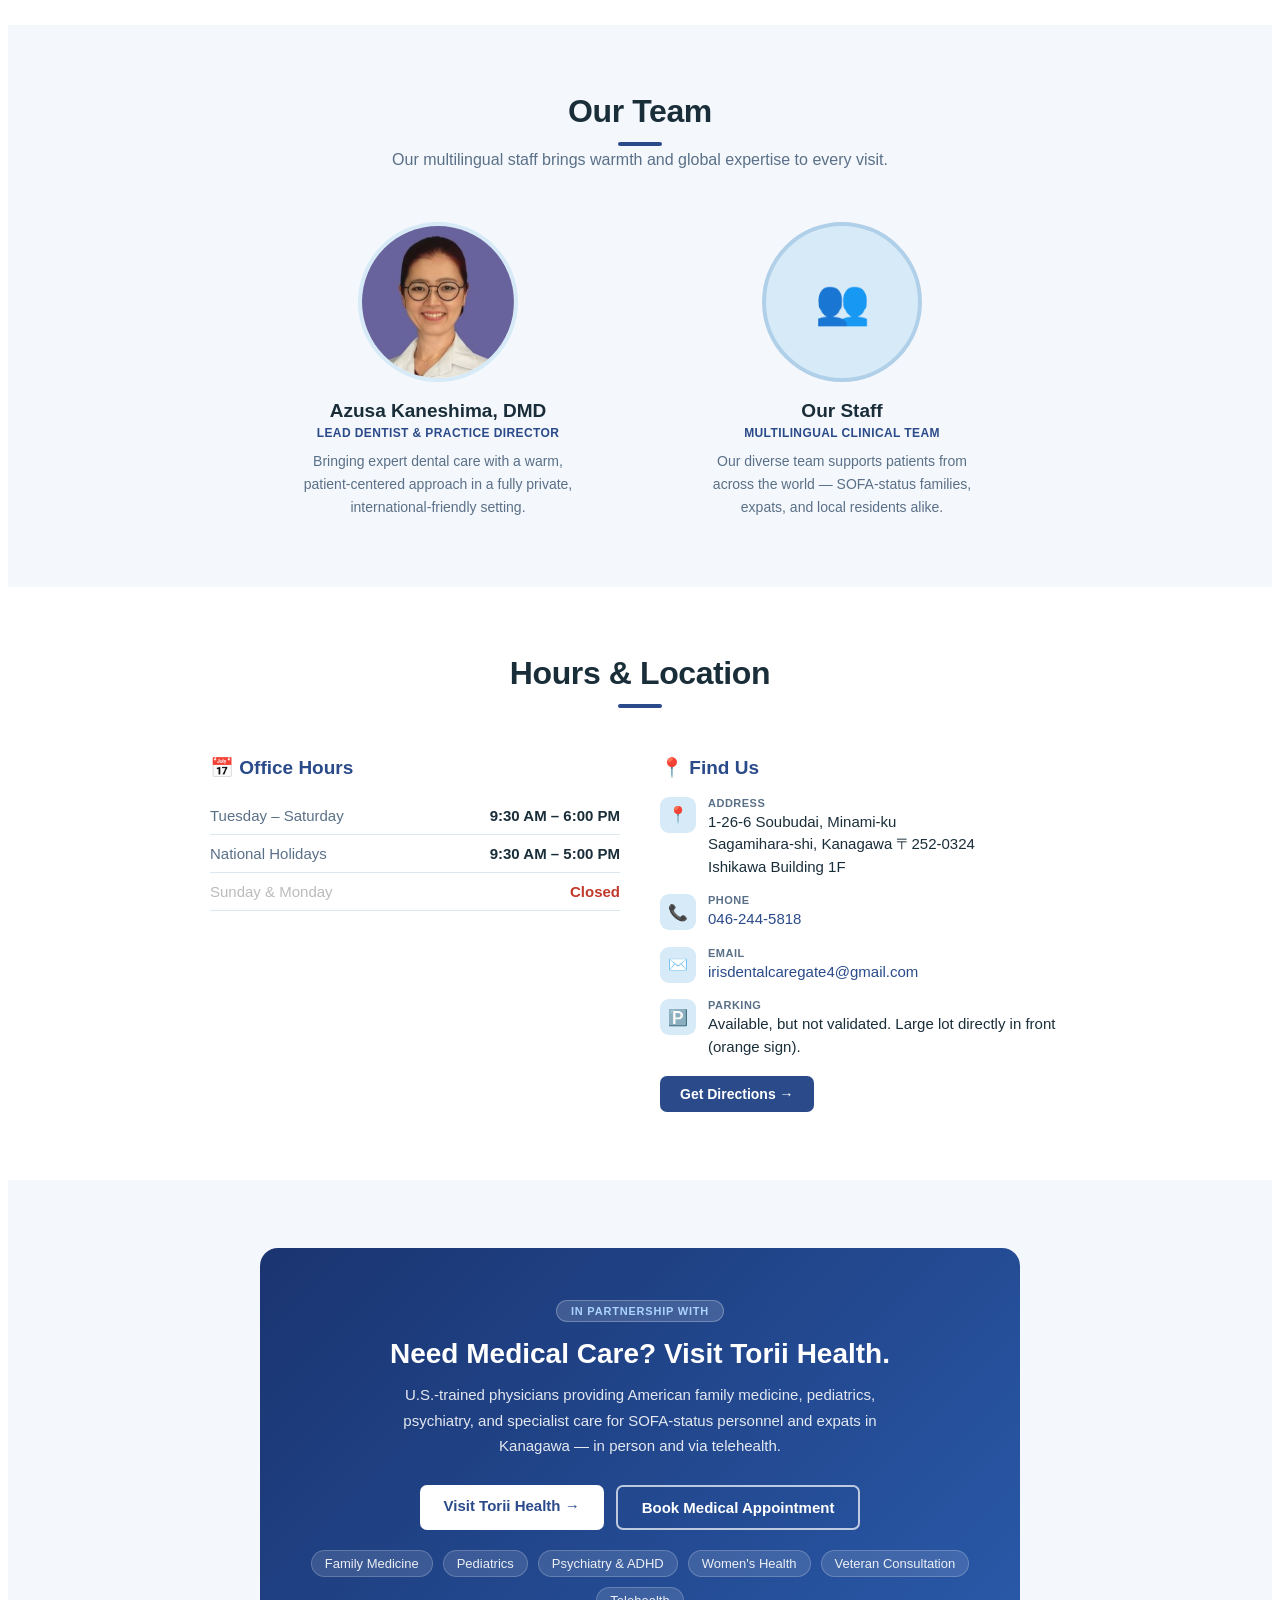
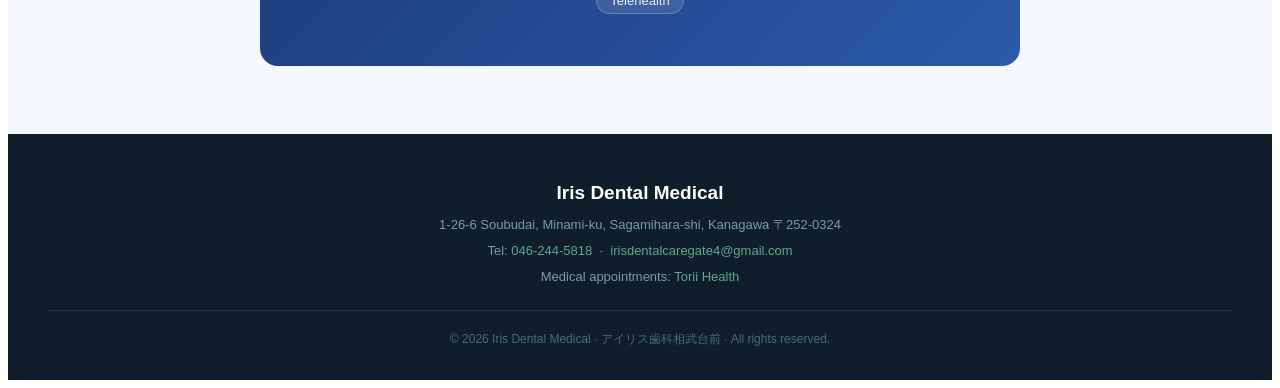
==== commit 2ac7b906: "Update index.html" ====
--- a/index.html
+++ b/index.html
@@ -132,8 +132,8 @@
   <div class="id-sec-hd"><h2>Our Team</h2><div class="id-divider"></div><p>Our multilingual staff brings warmth and global expertise to every visit.</p></div>
   <div class="id-team-row">
     <div class="id-team-card">
-      <img class="id-team-photo" src="images/dr-kaneshima.jpg" alt="Dr. Kaneshima" />
-      <h3>金島 亜乃少</h3>
+      <img class="id-team-photo" src="images/dr-kaneshima.jpg" alt="Azusa Kaneshima, DMD" />
+      <h3>Azusa Kaneshima, DMD</h3>
       <div class="id-role">Lead Dentist &amp; Practice Director</div>
       <p>Bringing expert dental care with a warm, patient-centered approach in a fully private, international-friendly setting.</p>
     </div>
@@ -155,14 +155,13 @@
         <tr><td>National Holidays</td><td>9:30 AM &ndash; 5:00 PM</td></tr>
         <tr class="closed"><td>Sunday &amp; Monday</td><td>Closed</td></tr>
       </table>
-      <div class="id-note"><strong>&#x26A0;&#xFE0F; Teeth whitening:</strong> A deposit is required to schedule. Please visit our office in person to pay &mdash; we cannot accept phone payments.</div>
     </div>
     <div class="id-info-block">
       <h3>&#x1F4CD; Find Us</h3>
       <div class="id-crow"><div class="id-cicon">&#x1F4CD;</div><div><div class="id-cl">Address</div><div class="id-cv">1-26-6 Soubudai, Minami-ku<br>Sagamihara-shi, Kanagawa 〒252-0324<br>Ishikawa Building 1F</div></div></div>
       <div class="id-crow"><div class="id-cicon">&#x1F4DE;</div><div><div class="id-cl">Phone</div><div class="id-cv"><a href="tel:046-244-5818">046-244-5818</a></div></div></div>
       <div class="id-crow"><div class="id-cicon">&#x2709;&#xFE0F;</div><div><div class="id-cl">Email</div><div class="id-cv"><a href="mailto:irisdentalcaregate4@gmail.com">irisdentalcaregate4@gmail.com</a></div></div></div>
-      <div class="id-crow"><div class="id-cicon">&#x1F17F;&#xFE0F;</div><div><div class="id-cl">Parking</div><div class="id-cv">Validated. Large lot directly in front (orange sign).</div></div></div>
+      <div class="id-crow"><div class="id-cicon">&#x1F17F;&#xFE0F;</div><div><div class="id-cl">Parking</div><div class="id-cv">Available, but not validated. Large lot directly in front (orange sign).</div></div></div>
       <div style="margin-top:18px;"><a class="id-btn" href="https://maps.google.com/?q=1-26-6+Soubudai+Minami-ku+Sagamihara+Kanagawa" target="_blank">Get Directions &rarr;</a></div>
     </div>
   </div>
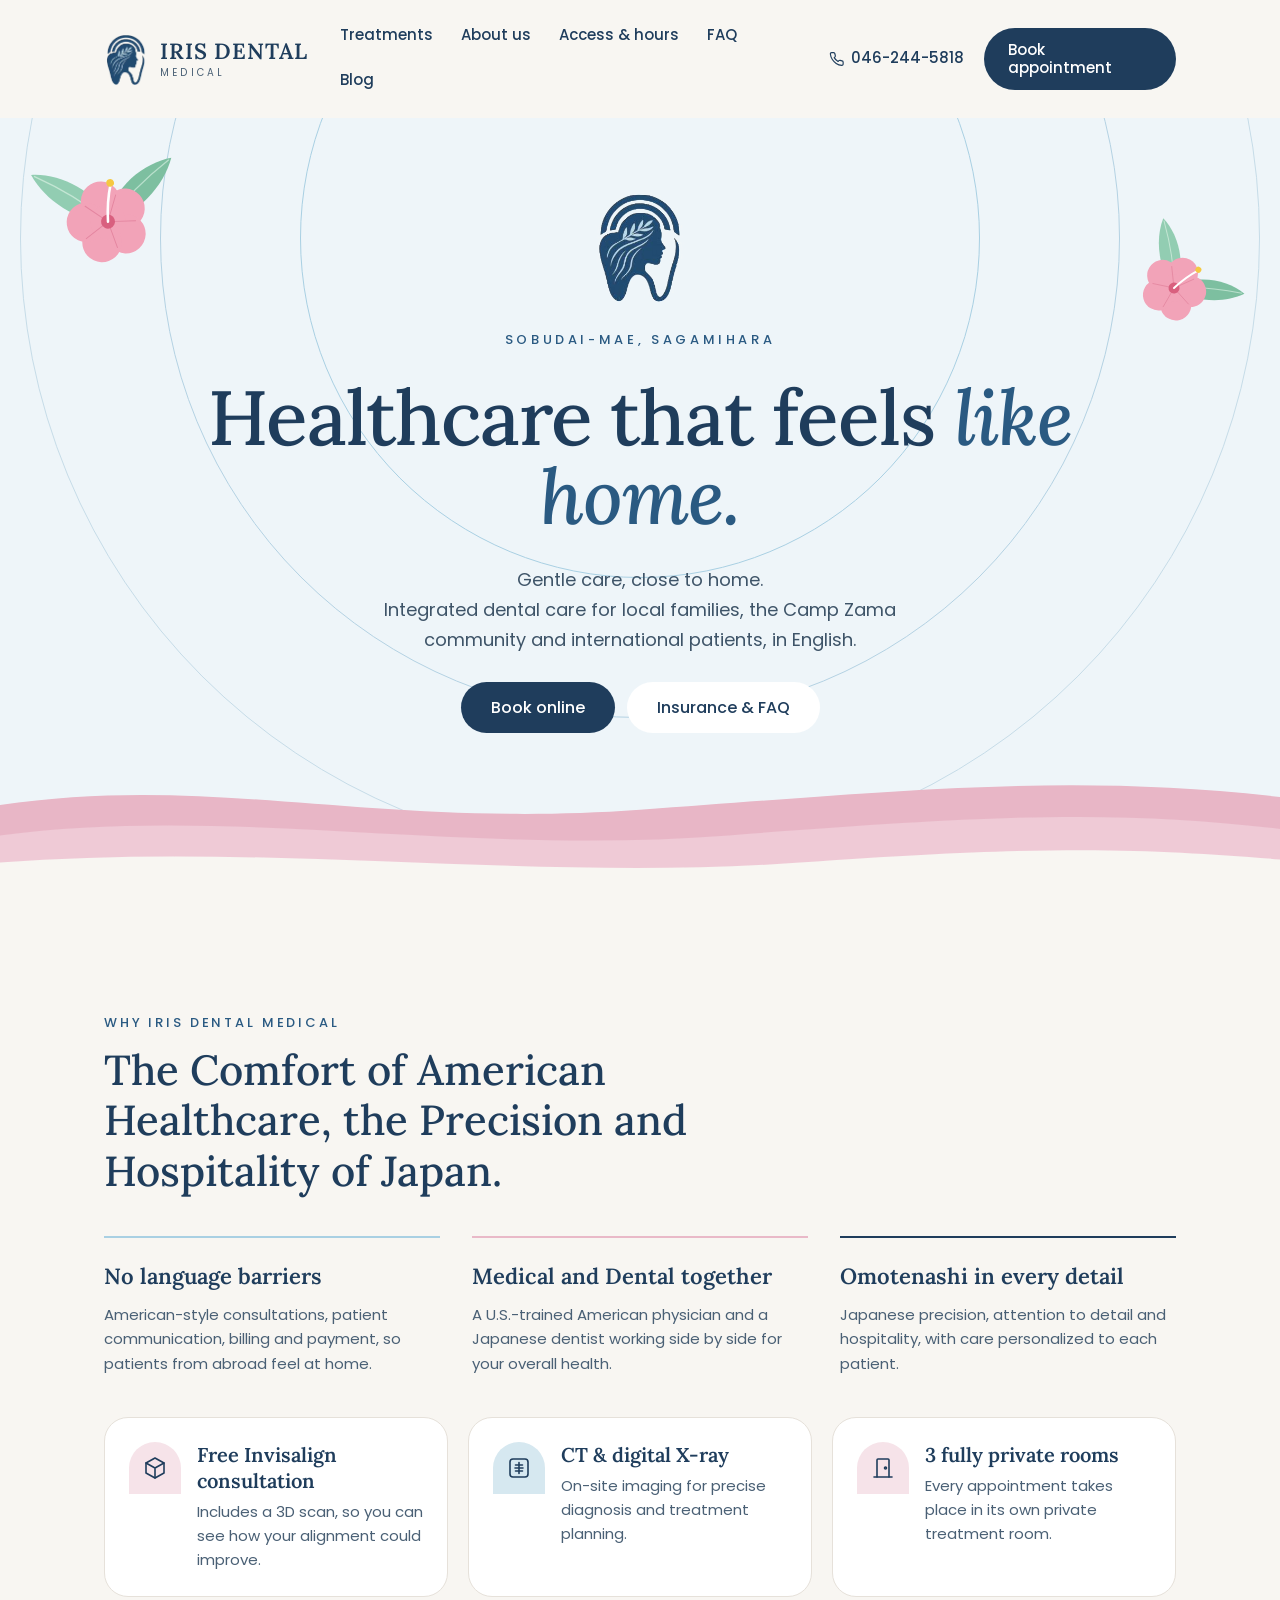
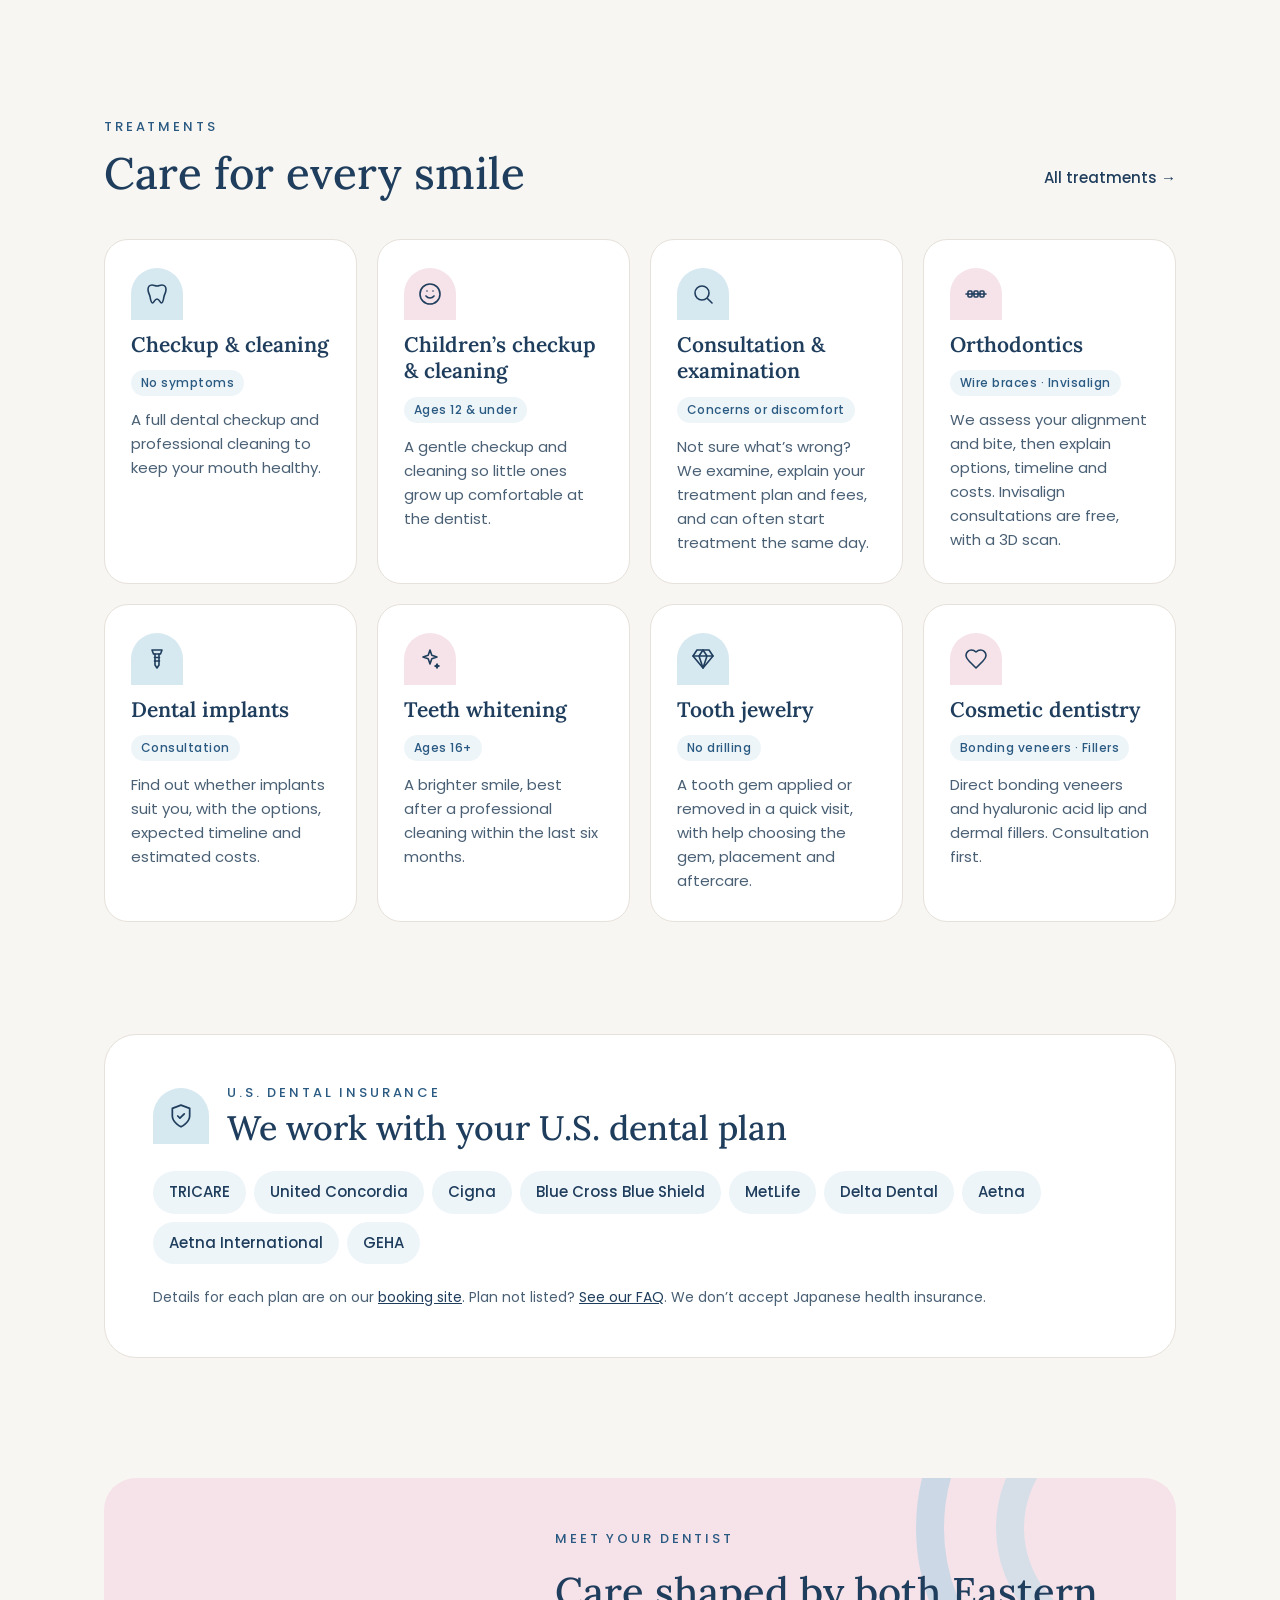
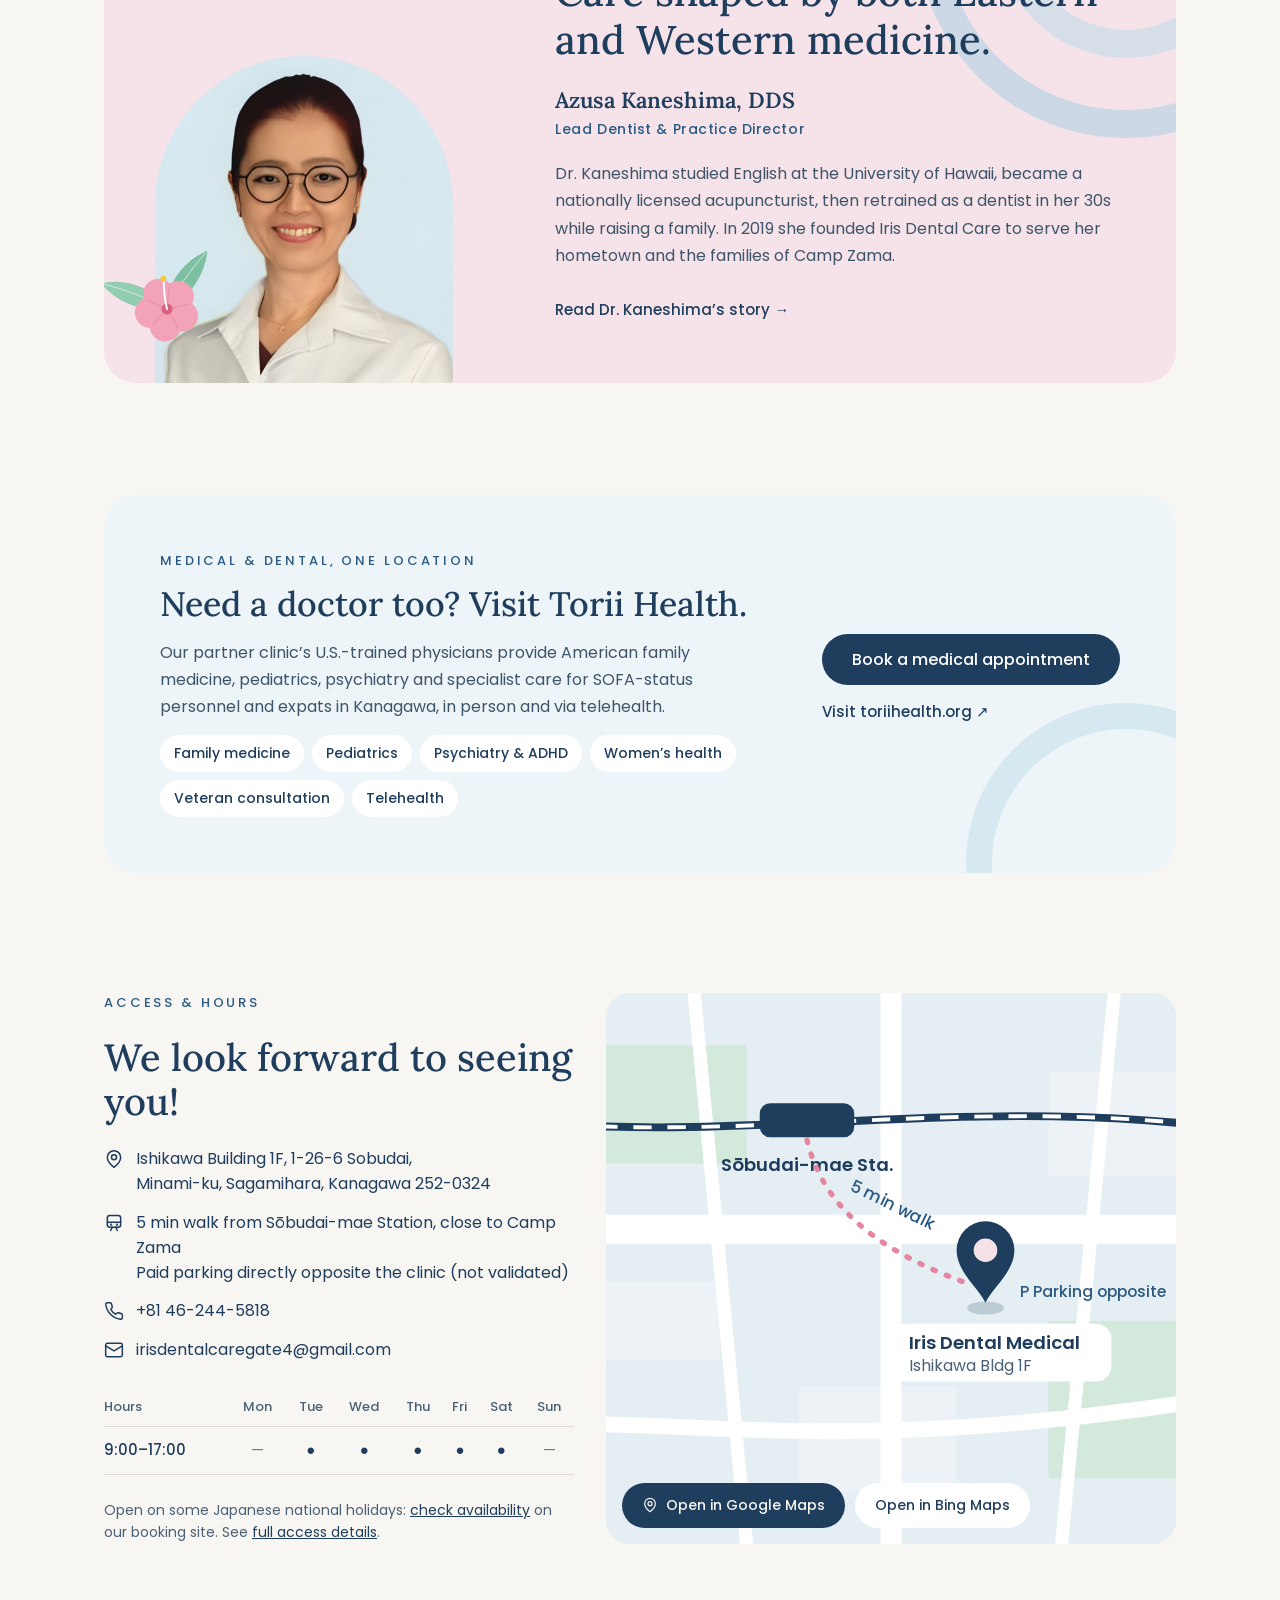
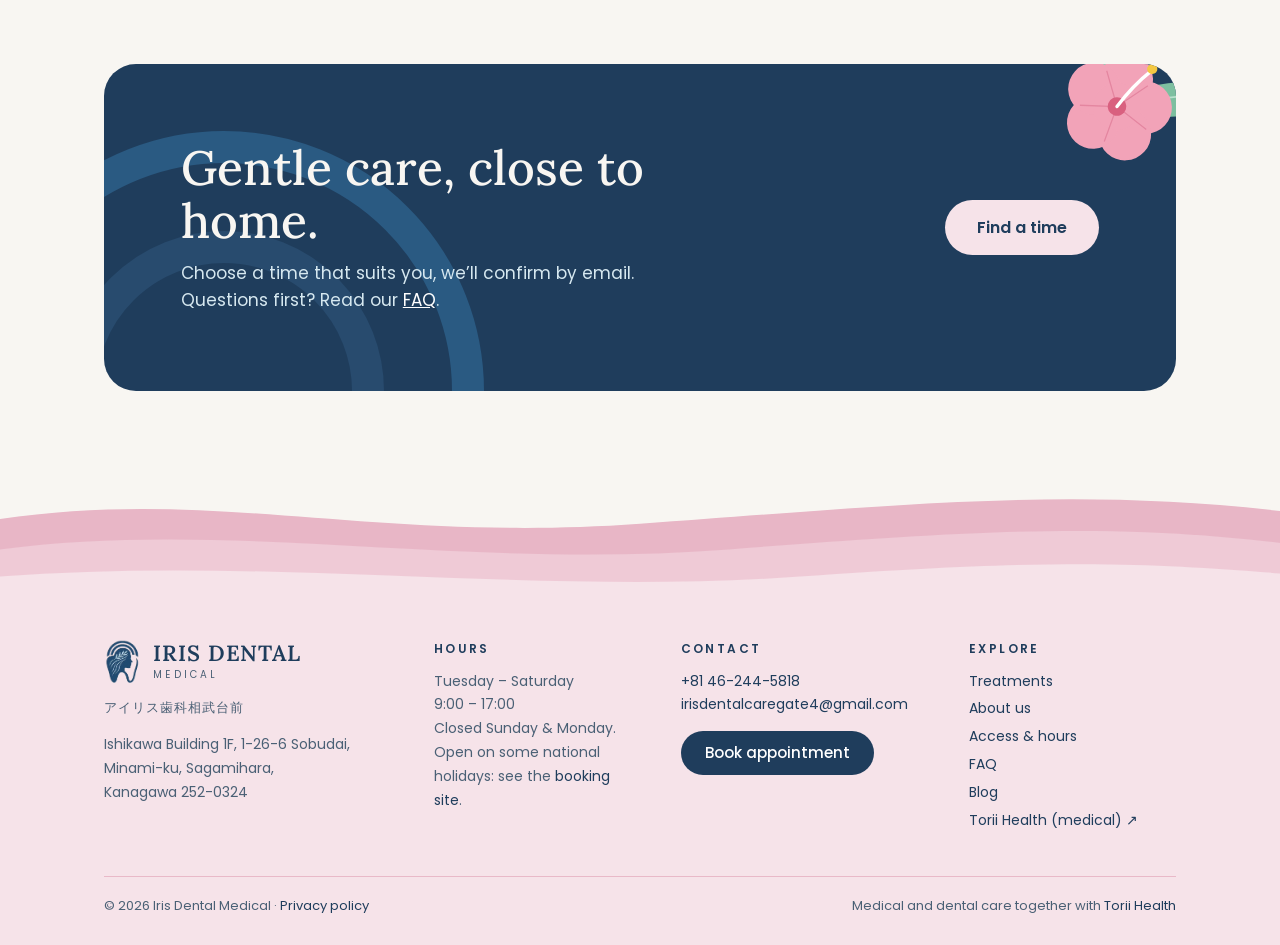
==== commit bb163b33: "first-improvment-based-on-desgin" ====
--- a/index.html
+++ b/index.html
@@ -1,196 +1,394 @@
 <!DOCTYPE html>
 <html lang="en">
 <head>
-  <meta charset="UTF-8" />
-  <meta name="viewport" content="width=device-width, initial-scale=1.0" />
-  <title>Iris Dental Medical | Sagamihara, Kanagawa</title>
-  <meta name="description" content="English-speaking dental care for international families near Camp Zama, Gate 4, Sagamihara. General, orthodontic, surgical, and cosmetic dentistry." />
-  <link rel="icon" type="image/png" href="images/favicon.png" />
-  <style>
-    .id-wrap *, .id-wrap *::before, .id-wrap *::after { box-sizing: border-box; margin: 0; padding: 0; }
-    .id-wrap { font-family: -apple-system, BlinkMacSystemFont, 'Segoe UI', Helvetica, Arial, sans-serif; color: #1a2e3a; background: #fff; width: 100%; }
-    .id-wrap a { text-decoration: none; color: inherit; }
-    .id-wrap img { max-width: 100%; display: block; }
-    .id-wrap { --ib: #2a4a8a; --ir: #c0392b; --isky: #d6eaf8; --ibg: #f4f7fb; --imuted: #5a7088; --iborder: #dce8f0; }
-    .id-nav { display: flex; align-items: center; justify-content: space-between; padding: 0 40px; height: 68px; background: #fff; border-bottom: 1px solid var(--iborder); position: sticky; top: 0; z-index: 100; }
-    .id-nav-logo img { height: 44px; width: auto; }
-    .id-nav-links { display: flex; gap: 24px; list-style: none; }
-    .id-nav-links a { font-size: 14px; font-weight: 500; color: var(--imuted); }
-    .id-nav-links a:hover { color: var(--ib); }
-    .id-btn { background: var(--ib); color: #fff !important; padding: 10px 20px; border-radius: 7px; font-size: 14px; font-weight: 600; display: inline-block; }
-    .id-btn-wh { background: #fff; color: var(--ib) !important; padding: 12px 24px; border-radius: 7px; font-size: 15px; font-weight: 700; display: inline-block; }
-    .id-btn-ghost { border: 2px solid rgba(255,255,255,0.7); color: #fff !important; padding: 12px 24px; border-radius: 7px; font-size: 15px; font-weight: 600; display: inline-block; }
-    .id-banner { background: #d6eaf8; border-bottom: 1px solid #b0cfe8; padding: 12px 40px; text-align: center; font-size: 15px; color: var(--ib); font-weight: 500; }
-    .id-banner a { color: var(--ir); font-weight: 700; text-decoration: underline; }
-    .id-partner-banner { display: block; width: 100%; background: #fff; padding: 16px 24px; border-bottom: 1px solid var(--iborder); }
-    .id-partner-banner img { width: 100%; max-width: 1000px; height: auto; display: block; margin: 0 auto; border-radius: 8px; }
-    .id-hero { background: linear-gradient(120deg, #1a3470 0%, #3a5aaa 40%, #a02020 100%); padding: 80px 40px 90px; text-align: center; color: #fff; }
-    .id-hero-badge { display: inline-block; background: rgba(255,255,255,0.15); border: 1px solid rgba(255,255,255,0.3); color: #fff; font-size: 12px; font-weight: 600; padding: 5px 16px; border-radius: 20px; margin-bottom: 22px; letter-spacing: 0.8px; text-transform: uppercase; }
-    .id-hero h1 { font-size: 46px; font-weight: 800; line-height: 1.15; margin-bottom: 18px; letter-spacing: -1px; max-width: 720px; margin-left: auto; margin-right: auto; }
-    .id-hero h1 em { font-style: normal; color: #aad4ff; }
-    .id-hero p { font-size: 18px; line-height: 1.7; opacity: 0.92; max-width: 580px; margin: 0 auto 36px; }
-    .id-hero-btns { display: flex; gap: 14px; justify-content: center; flex-wrap: wrap; }
-    .id-sec { padding: 68px 40px; }
-    .id-sec-alt { background: var(--ibg); }
-    .id-sec-hd { text-align: center; margin-bottom: 48px; }
-    .id-sec-hd h2 { font-size: 32px; font-weight: 800; color: #1a2e3a; letter-spacing: -0.4px; margin-bottom: 10px; }
-    .id-sec-hd p { font-size: 16px; color: var(--imuted); max-width: 540px; margin: 0 auto; line-height: 1.7; }
-    .id-divider { width: 44px; height: 4px; border-radius: 2px; margin: 12px auto 0; background: var(--ib); }
-    .id-grid3 { display: grid; grid-template-columns: repeat(3,1fr); gap: 22px; max-width: 980px; margin: 0 auto; }
-    .id-card { background: #fff; border: 1px solid var(--iborder); border-radius: 14px; padding: 28px 24px; }
-    .id-icon { width: 46px; height: 46px; border-radius: 11px; background: var(--isky); display: flex; align-items: center; justify-content: center; font-size: 20px; margin-bottom: 14px; }
-    .id-card h3 { font-size: 16px; font-weight: 700; color: #1a2e3a; margin-bottom: 8px; }
-    .id-card p { font-size: 14px; color: var(--imuted); line-height: 1.65; }
-    .id-team-row { display: flex; gap: 48px; max-width: 760px; margin: 0 auto; align-items: flex-start; }
-    .id-team-card { flex: 1; text-align: center; }
-    .id-team-photo { width: 160px; height: 160px; border-radius: 50%; object-fit: cover; object-position: center top; margin: 0 auto 18px; border: 4px solid var(--isky); }
-    .id-team-placeholder { width: 160px; height: 160px; border-radius: 50%; background: var(--isky); margin: 0 auto 18px; display: flex; align-items: center; justify-content: center; font-size: 44px; border: 4px solid #b0cfe8; }
-    .id-team-card h3 { font-size: 19px; font-weight: 700; color: #1a2e3a; margin-bottom: 4px; }
-    .id-team-card .id-role { font-size: 12px; color: var(--ib); font-weight: 600; margin-bottom: 10px; text-transform: uppercase; letter-spacing: 0.4px; }
-    .id-team-card p { font-size: 14px; color: var(--imuted); line-height: 1.65; max-width: 280px; margin: 0 auto; }
-    .id-info2 { display: grid; grid-template-columns: 1fr 1fr; gap: 40px; max-width: 860px; margin: 0 auto; }
-    .id-info-block h3 { font-size: 19px; font-weight: 700; color: var(--ib); margin-bottom: 18px; }
-    .id-htable { width: 100%; border-collapse: collapse; }
-    .id-htable tr { border-bottom: 1px solid var(--iborder); }
-    .id-htable td { padding: 10px 0; font-size: 15px; color: var(--imuted); }
-    .id-htable td:last-child { text-align: right; font-weight: 600; color: #1a2e3a; }
-    .id-htable .closed td { color: #bbb; }
-    .id-htable .closed td:last-child { color: var(--ir); }
-    .id-crow { display: flex; align-items: flex-start; gap: 12px; margin-bottom: 16px; }
-    .id-cicon { width: 36px; height: 36px; border-radius: 9px; background: var(--isky); display: flex; align-items: center; justify-content: center; font-size: 16px; flex-shrink: 0; }
-    .id-cl { font-size: 11px; color: var(--imuted); font-weight: 600; text-transform: uppercase; letter-spacing: 0.5px; margin-bottom: 2px; }
-    .id-cv { font-size: 15px; color: #1a2e3a; font-weight: 500; line-height: 1.5; }
-    .id-cv a { color: var(--ib); }
-    .id-note { background: #fef9ec; border: 1px solid #f5d68a; border-radius: 10px; padding: 16px 20px; margin-top: 24px; font-size: 14px; color: #7a5c10; line-height: 1.65; }
-    .id-torii { background: linear-gradient(135deg, #1a3470 0%, #2a5aaa 100%); border-radius: 18px; padding: 52px 40px; text-align: center; color: #fff; max-width: 760px; margin: 0 auto; }
-    .id-tbadge { display: inline-block; background: rgba(255,255,255,0.15); border: 1px solid rgba(255,255,255,0.25); color: #aad4ff; font-size: 11px; font-weight: 700; padding: 4px 14px; border-radius: 20px; margin-bottom: 16px; letter-spacing: 0.8px; text-transform: uppercase; }
-    .id-torii h2 { font-size: 28px; font-weight: 800; margin-bottom: 12px; }
-    .id-torii p { font-size: 15px; opacity: 0.88; line-height: 1.7; max-width: 500px; margin: 0 auto 26px; }
-    .id-torii-btns { display: flex; gap: 12px; justify-content: center; flex-wrap: wrap; margin-bottom: 20px; }
-    .id-pills { display: flex; gap: 10px; justify-content: center; flex-wrap: wrap; }
-    .id-pill { background: rgba(255,255,255,0.12); border: 1px solid rgba(255,255,255,0.2); color: rgba(255,255,255,0.9); font-size: 13px; font-weight: 500; padding: 5px 13px; border-radius: 20px; }
-    .id-footer { background: #0f1e2a; color: #7a9ab0; padding: 48px 40px 32px; text-align: center; }
-    .id-footer h4 { color: #fff; font-size: 19px; font-weight: 700; margin-bottom: 8px; }
-    .id-footer-sub { font-size: 13px; line-height: 2; margin-bottom: 20px; }
-    .id-footer a { color: #5aab8e; }
-    .id-footer-line { width: 100%; height: 1px; background: rgba(255,255,255,0.08); margin: 20px 0; }
-    .id-footer-btm { font-size: 12px; color: #4a6a80; }
-    @media (max-width: 768px) {
-      .id-nav { padding: 0 20px; }
-      .id-nav-links { display: none; }
-      .id-hero { padding: 52px 20px 60px; }
-      .id-hero h1 { font-size: 30px; }
-      .id-sec { padding: 48px 20px; }
-      .id-grid3 { grid-template-columns: 1fr; }
-      .id-team-row { flex-direction: column; align-items: center; }
-      .id-info2 { grid-template-columns: 1fr; }
-      .id-banner { padding: 12px 20px; font-size: 13px; }
-      .id-footer { padding: 36px 20px 24px; }
-      .id-torii { padding: 36px 20px; border-radius: 12px; }
+  <meta charset="UTF-8">
+  <meta name="viewport" content="width=device-width, initial-scale=1">
+  <!-- Google Tag Manager -->
+  <script>(function(w,d,s,l,i){w[l]=w[l]||[];w[l].push({'gtm.start':
+  new Date().getTime(),event:'gtm.js'});var f=d.getElementsByTagName(s)[0],
+  j=d.createElement(s),dl=l!='dataLayer'?'&l='+l:'';j.async=true;j.src=
+  'https://www.googletagmanager.com/gtm.js?id='+i+dl;f.parentNode.insertBefore(j,f);
+  })(window,document,'script','dataLayer','GTM-TZVKB3WL');</script>
+  <!-- End Google Tag Manager -->
+  <title>English-Speaking Dentist near Camp Zama | Iris Dental Medical</title>
+  <meta name="description" content="English-speaking dentist near Camp Zama, 5 min from Sōbudai-mae Station. TRICARE, Delta Dental, MetLife and more. Free Invisalign consultation. Book online.">
+  <meta name="theme-color" content="#F8F6F2">
+  <meta property="og:type" content="website">
+  <meta property="og:site_name" content="Iris Dental Medical">
+  <meta property="og:title" content="Iris Dental Medical — Healthcare that feels like home">
+  <meta property="og:description" content="English-speaking dentist near Camp Zama, 5 min from Sōbudai-mae Station. TRICARE, Delta Dental, MetLife and more. Free Invisalign consultation. Book online.">
+  <meta property="og:locale" content="en_US">
+  <meta property="og:url" content="https://iris-dental-medical.com/">
+  <meta property="og:image" content="https://iris-dental-medical.com/images/og-image.jpg">
+  <meta property="og:image:width" content="1200">
+  <meta property="og:image:height" content="630">
+  <meta name="twitter:card" content="summary_large_image">
+  <link rel="canonical" href="https://iris-dental-medical.com/">
+  <link rel="icon" type="image/png" href="images/favicon.png">
+  <link rel="apple-touch-icon" href="images/apple-touch-icon.png">
+  <link rel="preconnect" href="https://fonts.googleapis.com">
+  <link rel="preconnect" href="https://fonts.gstatic.com" crossorigin>
+  <link rel="stylesheet" href="https://fonts.googleapis.com/css2?family=Lora:ital,wght@0,500;0,600;1,500&amp;family=Poppins:wght@400;500;600&amp;display=swap">
+  <link rel="stylesheet" href="css/site.css">
+  <script>document.documentElement.classList.add('js');</script>
+  <script src="js/site.js" defer></script>
+
+  <script type="application/ld+json">
+  {
+    "@context": "https://schema.org",
+    "@type": "Dentist",
+    "name": "Iris Dental Medical",
+    "url": "https://iris-dental-medical.com/",
+    "logo": "https://iris-dental-medical.com/images/logo-mark.png",
+    "image": "https://iris-dental-medical.com/images/og-image.jpg",
+    "alternateName": [
+      "アイリス歯科相武台前",
+      "Iris Dental Care"
+    ],
+    "description": "English-speaking dental clinic in Sagamihara, Kanagawa, a 5 minute walk from Sōbudai-mae Station and close to Camp Zama. Checkups, children's dentistry, orthodontics, implants and cosmetic care.",
+    "telephone": "+81-46-244-5818",
+    "email": "irisdentalcaregate4@gmail.com",
+    "address": {
+      "@type": "PostalAddress",
+      "streetAddress": "Ishikawa Building 1F, 1-26-6 Sobudai, Minami-ku",
+      "addressLocality": "Sagamihara",
+      "addressRegion": "Kanagawa",
+      "postalCode": "252-0324",
+      "addressCountry": "JP"
+    },
+    "geo": {
+      "@type": "GeoCoordinates",
+      "latitude": 35.499653,
+      "longitude": 139.406235
+    },
+    "hasMap": "https://www.google.com/maps/search/?api=1&query=35.499653%2C139.406235",
+    "openingHoursSpecification": [
+      {
+        "@type": "OpeningHoursSpecification",
+        "dayOfWeek": [
+          "Tuesday",
+          "Wednesday",
+          "Thursday",
+          "Friday",
+          "Saturday"
+        ],
+        "opens": "09:00",
+        "closes": "17:00"
+      }
+    ],
+    "availableLanguage": [
+      "English",
+      "Japanese"
+    ],
+    "founder": {
+      "@type": "Person",
+      "name": "Azusa Kaneshima",
+      "jobTitle": "Lead Dentist & Practice Director"
+    },
+    "foundingDate": "2019",
+    "potentialAction": {
+      "@type": "ReserveAction",
+      "target": {
+        "@type": "EntryPoint",
+        "urlTemplate": "https://irisdental.intakeq.com/booking"
+      }
     }
-    @media (min-width: 769px) and (max-width: 1024px) {
-      .id-grid3 { grid-template-columns: repeat(2,1fr); }
-    }
-  </style>
+  }
+  </script>
 </head>
 <body>
-<div class="id-wrap">
-<nav class="id-nav">
-  <div class="id-nav-logo"><img src="images/logo.png" alt="Iris Dental" /></div>
-  <ul class="id-nav-links">
-    <li><a href="#id-services">Services</a></li>
-    <li><a href="#id-team">Our Team</a></li>
-    <li><a href="#id-hours">Hours &amp; Location</a></li>
-    <li><a href="blog.html">Blog</a></li>
-    <li><a href="https://www.toriihealth.org" target="_blank">Torii Health (Medical)</a></li>
+<!-- Google Tag Manager (noscript) -->
+<noscript><iframe src="https://www.googletagmanager.com/ns.html?id=GTM-TZVKB3WL" height="0" width="0" style="display:none;visibility:hidden"></iframe></noscript>
+<!-- End Google Tag Manager (noscript) -->
+<a class="skip-link" href="#main">Skip to content</a>
+<svg width="0" height="0" style="position:absolute" aria-hidden="true" focusable="false"><defs><g id="iris-flower"><path d="M0 0C30-45 95-55 135-42C104-8 46 12 0 0Z" fill="#7DBFA0" transform="rotate(-8)"/><path d="M4-2C46-22 92-34 130-41" stroke="#B9E0CC" stroke-width="2" fill="none" transform="rotate(-8)"/><path d="M0 0C-30-45-95-55-135-42C-104-8-46 12 0 0Z" fill="#92CDB2" transform="rotate(34)"/><path d="M-4-2C-46-22-92-34-130-41" stroke="#C4E6D4" stroke-width="2" fill="none" transform="rotate(34)"/><circle cx="0" cy="-34" r="31" fill="#F2A3B8"/><circle cx="32.3" cy="-10.5" r="31" fill="#F2A3B8"/><circle cx="20" cy="27.5" r="31" fill="#F2A3B8"/><circle cx="-20" cy="27.5" r="31" fill="#F2A3B8"/><circle cx="-32.3" cy="-10.5" r="31" fill="#F2A3B8"/><circle r="28" fill="#F2A3B8"/><path d="M0 0L25.9-35.6M0 0L41.8 13.6M0 0L0 44M0 0L-41.8 13.6M0 0L-25.9-35.6" stroke="#E486A0" stroke-width="1.5"/><circle r="11" fill="#D9607F"/><path d="M0 0C6-20 14-38 24-54" stroke="#FFFFFF" stroke-width="4" stroke-linecap="round" fill="none"/><circle cx="24" cy="-56" r="6" fill="#F5C842"/></g></defs></svg>
+<header class="site-header">
+  <div class="container header-inner">
+    <a class="brand" href="index.html" aria-label="Iris Dental Medical, home">
+      <img src="images/logo-mark.png" alt="" width="44" height="52">
+      <span class="brand-text"><span class="brand-name">IRIS DENTAL</span><span class="brand-sub">MEDICAL</span></span>
+    </a>
+    <nav class="main-nav" id="main-nav" aria-label="Main">
+      <a class="nav-extra" href="index.html">Home</a>
+      <a href="treatments.html">Treatments</a>
+      <a href="about.html">About us</a>
+      <a href="access.html">Access &amp; hours</a>
+      <a href="faq.html">FAQ</a>
+      <a href="blog.html">Blog</a>
+      <a class="nav-extra" href="tel:+81462445818">Call 046-244-5818</a>
+      <a class="nav-extra" href="https://www.toriihealth.org" target="_blank" rel="noopener">Medical care: Torii Health ↗</a>
+    </nav>
+    <div class="header-actions">
+      <a class="header-phone" href="tel:+81462445818" data-cta="header"><svg width="16" height="16" viewBox="0 0 24 24" fill="none" stroke="currentColor" stroke-width="1.8" stroke-linecap="round" stroke-linejoin="round" aria-hidden="true"><path d="M22 16.92v3a2 2 0 0 1-2.18 2 19.79 19.79 0 0 1-8.63-3.07 19.5 19.5 0 0 1-6-6 19.79 19.79 0 0 1-3.07-8.67A2 2 0 0 1 4.11 2h3a2 2 0 0 1 2 1.72c.13.96.36 1.9.7 2.81a2 2 0 0 1-.45 2.11L8.09 9.91a16 16 0 0 0 6 6l1.27-1.27a2 2 0 0 1 2.11-.45c.91.34 1.85.57 2.81.7A2 2 0 0 1 22 16.92z"/></svg>046-244-5818</a>
+      <a class="btn btn-primary btn-sm" href="https://irisdental.intakeq.com/booking" data-cta="header">Book appointment</a>
+      <button class="menu-toggle" type="button" aria-expanded="false" aria-controls="main-nav"><span class="bars" aria-hidden="true"></span>Menu</button>
+    </div>
+  </div>
+</header>
+
+<main id="main">
+<!-- Hero -->
+<section class="hero" id="top">
+  <div class="deco arc arc-1" aria-hidden="true"></div>
+  <div class="deco arc arc-2" aria-hidden="true"></div>
+  <div class="deco arc arc-3" aria-hidden="true"></div>
+  <svg class="deco flower flower-hl" viewBox="-110 -100 220 200" aria-hidden="true" focusable="false"><use href="#iris-flower" transform="rotate(-20)"/></svg>
+  <svg class="deco flower flower-hr" viewBox="-110 -100 220 200" aria-hidden="true" focusable="false"><use href="#iris-flower" transform="rotate(30)"/></svg>
+  <img class="hero-logo" src="images/logo-mark.png" alt="" width="95" height="112">
+  <p class="eyebrow">Sobudai-mae, Sagamihara</p>
+  <h1>Healthcare that feels <em>like home.</em></h1>
+  <p class="lead">Gentle care, close to home.<br>Integrated dental care for local families, the Camp Zama community and international patients, in English.</p>
+  <div class="hero-actions">
+    <a class="btn btn-primary" href="https://irisdental.intakeq.com/booking" data-cta="hero">Book online</a>
+    <a class="btn btn-light" href="faq.html">Insurance &amp; FAQ</a>
+  </div>
+  <svg class="deco wave" viewBox="0 0 1440 150" preserveAspectRatio="none" aria-hidden="true" focusable="false"><path d="M0 40C240 0 420 70 720 46S1200 0 1440 30V150H0Z" fill="#E8B6C6"/><path d="M0 78C260 40 520 104 820 78S1260 46 1440 70V150H0Z" fill="#EFCAD6"/><path d="M0 112C300 86 600 136 900 112S1300 96 1440 108V150H0Z" fill="#F8F6F2"/></svg>
+</section>
+
+<!-- Why -->
+<section class="container section-lg stack-40" id="why">
+  <div class="section-head">
+    <p class="eyebrow">Why Iris Dental Medical</p>
+    <h2 class="h2">The Comfort of American Healthcare, the Precision and Hospitality of Japan.</h2>
+  </div>
+  <div class="pillars">
+    <div class="pillar">
+      <h3>No language barriers</h3>
+      <p>American-style consultations, patient communication, billing and payment, so patients from abroad feel at home.</p>
+    </div>
+    <div class="pillar">
+      <h3>Medical and Dental together</h3>
+      <p>A U.S.-trained American physician and a Japanese dentist working side by side for your overall health.</p>
+    </div>
+    <div class="pillar">
+      <h3>Omotenashi in every detail</h3>
+      <p>Japanese precision, attention to detail and hospitality, with care personalized to each patient.</p>
+    </div>
+  </div>
+  <ul class="facts" aria-label="In our clinic">
+    <li class="fact"><span class="icon-arch is-pink"><svg width="24" height="24" viewBox="0 0 24 24" fill="none" stroke="currentColor" stroke-width="1.6" stroke-linecap="round" stroke-linejoin="round" aria-hidden="true"><path d="M12 2 3 7v10l9 5 9-5V7Z"/><path d="m3 7 9 5 9-5M12 12v10"/></svg></span><div><h3>Free Invisalign consultation</h3><p>Includes a 3D scan, so you can see how your alignment could improve.</p></div></li>
+    <li class="fact"><span class="icon-arch"><svg width="24" height="24" viewBox="0 0 24 24" fill="none" stroke="currentColor" stroke-width="1.6" stroke-linecap="round" stroke-linejoin="round" aria-hidden="true"><rect x="3" y="3" width="18" height="18" rx="3"/><path d="M12 6.5v11M8.5 9h7M8 12h8M8.5 15h7"/></svg></span><div><h3>CT &amp; digital X-ray</h3><p>On-site imaging for precise diagnosis and treatment planning.</p></div></li>
+    <li class="fact"><span class="icon-arch is-pink"><svg width="24" height="24" viewBox="0 0 24 24" fill="none" stroke="currentColor" stroke-width="1.6" stroke-linecap="round" stroke-linejoin="round" aria-hidden="true"><path d="M6 21V4a1 1 0 0 1 1-1h10a1 1 0 0 1 1 1v17"/><path d="M3 21h18"/><circle cx="14.5" cy="12" r="1"/></svg></span><div><h3>3 fully private rooms</h3><p>Every appointment takes place in its own private treatment room.</p></div></li>
   </ul>
-  <a class="id-btn" href="https://irisdental.intakeq.com/booking" target="_blank">&#x1F9B7; Book Appointment</a>
-</nav>
-<a class="id-partner-banner" href="https://www.toriihealth.org" target="_blank" aria-label="Iris Dental partners with Torii Health for comprehensive family medicine and dental care in one location"><img src="images/partnership-banner.png" alt="Iris Dental x Torii Health &mdash; Healthcare that feels like home. Comprehensive family medicine &amp; dental care in one location." /></a>
-<section class="id-hero">
-  <div class="id-hero-badge">&#x1F310; English-Speaking &middot; Sagamihara, Kanagawa &middot; Gate 4</div>
-  <h1>Expert Dental Care for<br><em>International Families</em> in Japan</h1>
-  <p>General, orthodontic, surgical, and cosmetic dentistry in a fully private, multilingual environment &mdash; right outside Gate 4 in Sagamihara.</p>
-  <div class="id-hero-btns">
-    <a class="id-btn-wh" href="https://irisdental.intakeq.com/booking" target="_blank">&#x1F9B7; Book a Dental Appointment</a>
-    <a class="id-btn-ghost" href="https://www.toriihealth.org" target="_blank">Need Medical Care? &rarr; Torii Health</a>
-  </div>
-</section>
-<section class="id-sec" id="id-services">
-  <div class="id-sec-hd"><h2>Our Services</h2><div class="id-divider"></div><p>Comprehensive dental care in a fully private setting, with three individual treatment rooms and state-of-the-art technology.</p></div>
-  <div class="id-grid3">
-    <div class="id-card"><div class="id-icon">&#x1F50D;</div><h3>General &amp; Preventive Care</h3><p>Regular cleanings, plaque and tartar removal, and personalized home-care guidance for long-term oral health.</p></div>
-    <div class="id-card"><div class="id-icon">&#x1F4D0;</div><h3>Invisalign Orthodontics</h3><p>Free consultations with 3D scanning to show exactly how your alignment improves. Easy to book anytime.</p></div>
-    <div class="id-card"><div class="id-icon">&#x2728;</div><h3>Teeth Whitening</h3><p>In-office professional whitening for a dramatically brighter smile. Deposit required &mdash; please visit us to schedule.</p></div>
-    <div class="id-card"><div class="id-icon">&#x1F5A5;&#xFE0F;</div><h3>Advanced Imaging</h3><p>CT scanning, digital X-ray, and intraoral cameras for precise diagnosis and treatment planning.</p></div>
-    <div class="id-card"><div class="id-icon">&#x2695;&#xFE0F;</div><h3>Surgical &amp; Restorative</h3><p>Full-scope surgical and restorative dentistry including extractions and implant-ready procedures.</p></div>
-    <div class="id-card"><div class="id-icon">&#x1F48E;</div><h3>Cosmetic Treatments</h3><p>Hyaluronic acid injections and tooth jewelry for patients seeking aesthetic enhancement.</p></div>
-  </div>
-  <div style="text-align:center;margin-top:36px;"><a class="id-btn" href="https://irisdental.intakeq.com/booking" target="_blank">Book Your Appointment &rarr;</a></div>
-</section>
-<section class="id-sec id-sec-alt" id="id-team">
-  <div class="id-sec-hd"><h2>Our Team</h2><div class="id-divider"></div><p>Our multilingual staff brings warmth and global expertise to every visit.</p></div>
-  <div class="id-team-row">
-    <div class="id-team-card">
-      <img class="id-team-photo" src="images/dr-kaneshima.jpg" alt="Azusa Kaneshima, DMD" />
-      <h3>Azusa Kaneshima, DMD</h3>
-      <div class="id-role">Lead Dentist &amp; Practice Director</div>
-      <p>Bringing expert dental care with a warm, patient-centered approach in a fully private, international-friendly setting.</p>
-    </div>
-    <div class="id-team-card">
-      <div class="id-team-placeholder">&#x1F465;</div>
-      <h3>Our Staff</h3>
-      <div class="id-role">Multilingual Clinical Team</div>
-      <p>Our diverse team supports patients from across the world &mdash; SOFA-status families, expats, and local residents alike.</p>
-    </div>
-  </div>
-</section>
-<section class="id-sec" id="id-hours">
-  <div class="id-sec-hd"><h2>Hours &amp; Location</h2><div class="id-divider"></div></div>
-  <div class="id-info2">
-    <div class="id-info-block">
-      <h3>&#x1F4C5; Office Hours</h3>
-      <table class="id-htable">
-        <tr><td>Tuesday &ndash; Saturday</td><td>9:30 AM &ndash; 6:00 PM</td></tr>
-        <tr><td>National Holidays</td><td>9:30 AM &ndash; 5:00 PM</td></tr>
-        <tr class="closed"><td>Sunday &amp; Monday</td><td>Closed</td></tr>
+</section>
+
+<!-- Treatments -->
+<section class="container section-lg stack-40" id="treatments">
+  <div class="section-head-row">
+    <div class="section-head">
+      <p class="eyebrow">Treatments</p>
+      <h2 class="h2-lg">Care for every smile</h2>
+    </div>
+    <a class="text-link" href="treatments.html">All treatments →</a>
+  </div>
+  <div class="t-grid">
+    <a class="t-card" href="treatments.html#checkup">
+      <span class="icon-arch"><svg width="24" height="24" viewBox="0 0 24 24" fill="none" stroke="currentColor" stroke-width="1.6" stroke-linecap="round" stroke-linejoin="round" aria-hidden="true"><path d="M7 3c-2.5 0-4 2-4 4.5 0 3 1.5 4.5 2 7 .5 3 1 6.5 2.5 6.5S9.5 17 12 17s3 4 4.5 4 2-3.5 2.5-6.5c.5-2.5 2-4 2-7C21 5 19.5 3 17 3c-2 0-3 1-5 1S9 3 7 3Z"/></svg></span>
+      <span class="t-title">Checkup &amp; cleaning</span>
+      <span class="tag">No symptoms</span>
+      <span class="t-desc">A full dental checkup and professional cleaning to keep your mouth healthy.</span>
+    </a>
+    <a class="t-card" href="treatments.html#children">
+      <span class="icon-arch is-pink"><svg width="24" height="24" viewBox="0 0 24 24" fill="none" stroke="currentColor" stroke-width="1.6" stroke-linecap="round" stroke-linejoin="round" aria-hidden="true"><circle cx="12" cy="12" r="10"/><path d="M8 14s1.5 2 4 2 4-2 4-2M9 9h.01M15 9h.01"/></svg></span>
+      <span class="t-title">Children’s checkup &amp; cleaning</span>
+      <span class="tag">Ages 12 &amp; under</span>
+      <span class="t-desc">A gentle checkup and cleaning so little ones grow up comfortable at the dentist.</span>
+    </a>
+    <a class="t-card" href="treatments.html#consultation">
+      <span class="icon-arch"><svg width="24" height="24" viewBox="0 0 24 24" fill="none" stroke="currentColor" stroke-width="1.6" stroke-linecap="round" stroke-linejoin="round" aria-hidden="true"><circle cx="11" cy="11" r="7"/><path d="m21 21-4.3-4.3"/></svg></span>
+      <span class="t-title">Consultation &amp; examination</span>
+      <span class="tag">Concerns or discomfort</span>
+      <span class="t-desc">Not sure what’s wrong? We examine, explain your treatment plan and fees, and can often start treatment the same day.</span>
+    </a>
+    <a class="t-card" href="treatments.html#orthodontics">
+      <span class="icon-arch is-pink"><svg width="24" height="24" viewBox="0 0 24 24" fill="none" stroke="currentColor" stroke-width="1.6" stroke-linecap="round" stroke-linejoin="round" aria-hidden="true"><path d="M2 12h20"/><rect x="4" y="9" width="4" height="6" rx="1"/><rect x="10" y="9" width="4" height="6" rx="1"/><rect x="16" y="9" width="4" height="6" rx="1"/></svg></span>
+      <span class="t-title">Orthodontics</span>
+      <span class="tag">Wire braces · Invisalign</span>
+      <span class="t-desc">We assess your alignment and bite, then explain options, timeline and costs. Invisalign consultations are free, with a 3D scan.</span>
+    </a>
+    <a class="t-card" href="treatments.html#implants">
+      <span class="icon-arch"><svg width="24" height="24" viewBox="0 0 24 24" fill="none" stroke="currentColor" stroke-width="1.6" stroke-linecap="round" stroke-linejoin="round" aria-hidden="true"><path d="M7 3h10l-1.5 4h-7Z"/><path d="M10 7v11l2 3 2-3V7"/><path d="M9.5 10.5h5M9.5 14h5"/></svg></span>
+      <span class="t-title">Dental implants</span>
+      <span class="tag">Consultation</span>
+      <span class="t-desc">Find out whether implants suit you, with the options, expected timeline and estimated costs.</span>
+    </a>
+    <a class="t-card" href="treatments.html#whitening">
+      <span class="icon-arch is-pink"><svg width="24" height="24" viewBox="0 0 24 24" fill="none" stroke="currentColor" stroke-width="1.6" stroke-linecap="round" stroke-linejoin="round" aria-hidden="true"><path d="M12 3l1.8 5.2L19 10l-5.2 1.8L12 17l-1.8-5.2L5 10l5.2-1.8Z"/><path d="M19 17l.6 1.6L21 19l-1.4.6L19 21l-.6-1.4L17 19l1.4-.4Z"/></svg></span>
+      <span class="t-title">Teeth whitening</span>
+      <span class="tag">Ages 16+</span>
+      <span class="t-desc">A brighter smile, best after a professional cleaning within the last six months.</span>
+    </a>
+    <a class="t-card" href="treatments.html#tooth-jewelry">
+      <span class="icon-arch"><svg width="24" height="24" viewBox="0 0 24 24" fill="none" stroke="currentColor" stroke-width="1.6" stroke-linecap="round" stroke-linejoin="round" aria-hidden="true"><path d="M6 3h12l4 6-10 12L2 9Z"/><path d="M2 9h20M12 21 8 9l4-6 4 6-4 12"/></svg></span>
+      <span class="t-title">Tooth jewelry</span>
+      <span class="tag">No drilling</span>
+      <span class="t-desc">A tooth gem applied or removed in a quick visit, with help choosing the gem, placement and aftercare.</span>
+    </a>
+    <a class="t-card" href="treatments.html#cosmetic-dentistry">
+      <span class="icon-arch is-pink"><svg width="24" height="24" viewBox="0 0 24 24" fill="none" stroke="currentColor" stroke-width="1.6" stroke-linecap="round" stroke-linejoin="round" aria-hidden="true"><path d="M19 14c1.5-1.5 3-3.2 3-5.5A5.5 5.5 0 0 0 16.5 3c-1.8 0-3 .5-4.5 2-1.5-1.5-2.7-2-4.5-2A5.5 5.5 0 0 0 2 8.5c0 2.3 1.5 4 3 5.5l7 7Z"/></svg></span>
+      <span class="t-title">Cosmetic dentistry</span>
+      <span class="tag">Bonding veneers · Fillers</span>
+      <span class="t-desc">Direct bonding veneers and hyaluronic acid lip and dermal fillers. Consultation first.</span>
+    </a>
+  </div>
+</section>
+
+<!-- U.S. insurance -->
+<section class="container section" id="insurance">
+  <div class="ins-card">
+    <div class="ins-head">
+      <span class="icon-arch icon-arch-lg"><svg width="26" height="26" viewBox="0 0 24 24" fill="none" stroke="currentColor" stroke-width="1.6" stroke-linecap="round" stroke-linejoin="round" aria-hidden="true"><path d="M12 22s8-4 8-10V5l-8-3-8 3v7c0 6 8 10 8 10Z"/><path d="m9 12 2 2 4-4"/></svg></span>
+      <div>
+        <p class="eyebrow">U.S. dental insurance</p>
+        <h2>We work with your U.S. dental plan</h2>
+      </div>
+    </div>
+    <ul class="chips" aria-label="Accepted insurance plans">
+      <li class="chip">TRICARE</li>
+<li class="chip">United Concordia</li>
+<li class="chip">Cigna</li>
+<li class="chip">Blue Cross Blue Shield</li>
+<li class="chip">MetLife</li>
+<li class="chip">Delta Dental</li>
+<li class="chip">Aetna</li>
+<li class="chip">Aetna International</li>
+<li class="chip">GEHA</li>
+    </ul>
+    <p class="small-note">Details for each plan are on our <a href="https://irisdental.intakeq.com/booking" data-cta="home-insurance">booking site</a>. Plan not listed? <a href="faq.html#faq-insurance">See our FAQ</a>. We don’t accept Japanese health insurance.</p>
+  </div>
+</section>
+
+<!-- Team -->
+<section class="container section-lg" id="team">
+  <div class="team-panel">
+    <div class="deco team-ring-1" aria-hidden="true"></div>
+    <div class="deco team-ring-2" aria-hidden="true"></div>
+    <div class="team-photo">
+      <div class="arch-photo"><img src="images/dr-kaneshima-portrait.jpg" alt="Azusa Kaneshima, DDS, Lead Dentist and Practice Director" width="988" height="1096" loading="lazy"></div>
+      <svg class="deco flower " viewBox="-110 -100 220 200" aria-hidden="true" focusable="false"><use href="#iris-flower" transform="rotate(-30)"/></svg>
+    </div>
+    <div class="team-text">
+      <p class="eyebrow">Meet your dentist</p>
+      <h2 class="h2">Care shaped by both Eastern and Western medicine.</h2>
+      <div>
+        <p class="person-name">Azusa Kaneshima, DDS</p>
+        <p class="person-role">Lead Dentist &amp; Practice Director</p>
+      </div>
+      <p class="bio">Dr. Kaneshima studied English at the University of Hawaii, became a nationally licensed acupuncturist, then retrained as a dentist in her 30s while raising a family. In 2019 she founded Iris Dental Care to serve her hometown and the families of Camp Zama.</p>
+      <a class="text-link" href="about.html#dr-kaneshima">Read Dr. Kaneshima’s story →</a>
+    </div>
+  </div>
+</section>
+
+<!-- Torii Health (medical) -->
+<section class="container section" id="medical">
+  <div class="torii-card">
+    <div class="deco ring" aria-hidden="true"></div>
+    <div class="torii-text">
+      <p class="eyebrow">Medical &amp; dental, one location</p>
+      <h2>Need a doctor too? Visit Torii Health.</h2>
+      <p>Our partner clinic’s U.S.-trained physicians provide American family medicine, pediatrics, psychiatry and specialist care for SOFA-status personnel and expats in Kanagawa, in person and via telehealth.</p>
+      <ul class="chips" aria-label="Torii Health services">
+        <li class="chip is-white">Family medicine</li>
+        <li class="chip is-white">Pediatrics</li>
+        <li class="chip is-white">Psychiatry &amp; ADHD</li>
+        <li class="chip is-white">Women’s health</li>
+        <li class="chip is-white">Veteran consultation</li>
+        <li class="chip is-white">Telehealth</li>
+      </ul>
+    </div>
+    <div class="torii-actions">
+      <a class="btn btn-primary" href="https://toriihealth.intakeq.com/booking" target="_blank" rel="noopener" data-cta="home-torii">Book a medical appointment</a>
+      <a class="text-link" href="https://www.toriihealth.org" target="_blank" rel="noopener">Visit toriihealth.org ↗</a>
+    </div>
+  </div>
+</section>
+
+<!-- Visit -->
+<section class="container section-lg visit" id="visit">
+  <div class="visit-info">
+    <p class="eyebrow">Access &amp; hours</p>
+    <h2 class="h2">We look forward to seeing you!</h2>
+    <ul class="info-list">
+      <li><svg width="20" height="20" viewBox="0 0 24 24" fill="none" stroke="currentColor" stroke-width="1.8" stroke-linecap="round" stroke-linejoin="round" aria-hidden="true"><path d="M20 10c0 6-8 12-8 12s-8-6-8-12a8 8 0 0 1 16 0Z"/><circle cx="12" cy="10" r="3"/></svg><span>Ishikawa Building 1F, 1-26-6 Sobudai,<br>Minami-ku, Sagamihara, Kanagawa 252-0324</span></li>
+      <li><svg width="20" height="20" viewBox="0 0 24 24" fill="none" stroke="currentColor" stroke-width="1.8" stroke-linecap="round" stroke-linejoin="round" aria-hidden="true"><rect x="4" y="3" width="16" height="14" rx="3"/><path d="M4 11h16M8 21l2-4M16 21l-2-4"/><circle cx="8.5" cy="14" r=".5"/><circle cx="15.5" cy="14" r=".5"/></svg><span>5 min walk from Sōbudai-mae Station, close to Camp Zama<br>Paid parking directly opposite the clinic (not validated)</span></li>
+      <li><svg width="20" height="20" viewBox="0 0 24 24" fill="none" stroke="currentColor" stroke-width="1.8" stroke-linecap="round" stroke-linejoin="round" aria-hidden="true"><path d="M22 16.92v3a2 2 0 0 1-2.18 2 19.79 19.79 0 0 1-8.63-3.07 19.5 19.5 0 0 1-6-6 19.79 19.79 0 0 1-3.07-8.67A2 2 0 0 1 4.11 2h3a2 2 0 0 1 2 1.72c.13.96.36 1.9.7 2.81a2 2 0 0 1-.45 2.11L8.09 9.91a16 16 0 0 0 6 6l1.27-1.27a2 2 0 0 1 2.11-.45c.91.34 1.85.57 2.81.7A2 2 0 0 1 22 16.92z"/></svg><a href="tel:+81462445818" data-cta="home-visit">+81 46-244-5818</a></li>
+      <li><svg width="20" height="20" viewBox="0 0 24 24" fill="none" stroke="currentColor" stroke-width="1.8" stroke-linecap="round" stroke-linejoin="round" aria-hidden="true"><rect x="2" y="4" width="20" height="16" rx="2"/><path d="m22 7-10 6L2 7"/></svg><a href="mailto:irisdentalcaregate4@gmail.com">irisdentalcaregate4@gmail.com</a></li>
+    </ul>
+    <div class="dot-table-wrap">
+      <table class="dot-table">
+        <caption class="visually-hidden">Opening hours</caption>
+        <thead><tr><th scope="col">Hours</th><th scope="col">Mon</th><th scope="col">Tue</th><th scope="col">Wed</th><th scope="col">Thu</th><th scope="col">Fri</th><th scope="col">Sat</th><th scope="col">Sun</th></tr></thead>
+        <tbody>
+          <tr><th scope="row">9:00–17:00</th><td class="is-closed"><span aria-hidden="true">—</span><span class="visually-hidden">Closed</span></td><td><span aria-hidden="true">●</span><span class="visually-hidden">Open</span></td><td><span aria-hidden="true">●</span><span class="visually-hidden">Open</span></td><td><span aria-hidden="true">●</span><span class="visually-hidden">Open</span></td><td><span aria-hidden="true">●</span><span class="visually-hidden">Open</span></td><td><span aria-hidden="true">●</span><span class="visually-hidden">Open</span></td><td class="is-closed"><span aria-hidden="true">—</span><span class="visually-hidden">Closed</span></td></tr>
+        </tbody>
       </table>
     </div>
-    <div class="id-info-block">
-      <h3>&#x1F4CD; Find Us</h3>
-      <div class="id-crow"><div class="id-cicon">&#x1F4CD;</div><div><div class="id-cl">Address</div><div class="id-cv">1-26-6 Soubudai, Minami-ku<br>Sagamihara-shi, Kanagawa 〒252-0324<br>Ishikawa Building 1F</div></div></div>
-      <div class="id-crow"><div class="id-cicon">&#x1F4DE;</div><div><div class="id-cl">Phone</div><div class="id-cv"><a href="tel:046-244-5818">046-244-5818</a></div></div></div>
-      <div class="id-crow"><div class="id-cicon">&#x2709;&#xFE0F;</div><div><div class="id-cl">Email</div><div class="id-cv"><a href="mailto:irisdentalcaregate4@gmail.com">irisdentalcaregate4@gmail.com</a></div></div></div>
-      <div class="id-crow"><div class="id-cicon">&#x1F17F;&#xFE0F;</div><div><div class="id-cl">Parking</div><div class="id-cv">Available, but not validated. Large lot directly in front (orange sign).</div></div></div>
-      <div style="margin-top:18px;"><a class="id-btn" href="https://maps.google.com/?q=1-26-6+Soubudai+Minami-ku+Sagamihara+Kanagawa" target="_blank">Get Directions &rarr;</a></div>
-    </div>
-  </div>
-</section>
-<section class="id-sec id-sec-alt">
-  <div class="id-torii">
-    <div class="id-tbadge">In Partnership With</div>
-    <h2>Need Medical Care? Visit Torii Health.</h2>
-    <p>U.S.-trained physicians providing American family medicine, pediatrics, psychiatry, and specialist care for SOFA-status personnel and expats in Kanagawa &mdash; in person and via telehealth.</p>
-    <div class="id-torii-btns">
-      <a class="id-btn-wh" href="https://www.toriihealth.org" target="_blank">Visit Torii Health &rarr;</a>
-      <a class="id-btn-ghost" href="https://toriihealth.intakeq.com/booking" target="_blank">Book Medical Appointment</a>
-    </div>
-    <div class="id-pills">
-      <span class="id-pill">Family Medicine</span>
-      <span class="id-pill">Pediatrics</span>
-      <span class="id-pill">Psychiatry &amp; ADHD</span>
-      <span class="id-pill">Women's Health</span>
-      <span class="id-pill">Veteran Consultation</span>
-      <span class="id-pill">Telehealth</span>
-    </div>
-  </div>
-</section>
-<footer class="id-footer">
-  <h4>Iris Dental Medical</h4>
-  <div class="id-footer-sub">1-26-6 Soubudai, Minami-ku, Sagamihara-shi, Kanagawa 〒252-0324<br>Tel: <a href="tel:046-244-5818">046-244-5818</a> &nbsp;&middot;&nbsp; <a href="mailto:irisdentalcaregate4@gmail.com">irisdentalcaregate4@gmail.com</a><br>Medical appointments: <a href="https://www.toriihealth.org">Torii Health</a></div>
-  <div class="id-footer-line"></div>
-  <div class="id-footer-btm">&copy; 2026 Iris Dental Medical &middot; アイリス歯科相武台前 &middot; All rights reserved.</div>
+    <p class="small-note">Open on some Japanese national holidays: <a href="https://irisdental.intakeq.com/booking" data-cta="home-visit">check availability</a> on our booking site. See <a href="access.html">full access details</a>.</p>
+  </div>
+  <div class="map-card">
+    <svg viewBox="0 0 600 420" preserveAspectRatio="xMidYMid slice" role="img" aria-label="Map: Iris Dental Medical is a 5 minute walk from Sōbudai-mae Station, with parking opposite the clinic"><rect width="600" height="420" fill="#E4EEF3"/><path d="M40 40h150v90H40Z M420 250h140v120H420Z" fill="#D3E9DC"/><path d="M230 300h120v80H230Z M60 220h110v60H60Z M420 60h120v80H420Z" fill="#EDF2F6"/><g stroke="#FFFFFF" stroke-linecap="round" fill="none"><path d="M0 180H600" stroke-width="22"/><path d="M300 0V420" stroke-width="16"/><path d="M0 330C160 320 260 360 600 300" stroke-width="12"/><path d="M150 0L190 420" stroke-width="10"/><path d="M470 0L430 420" stroke-width="10"/></g><path d="M0 95C180 120 380 70 600 110" stroke="#1F3D5C" stroke-width="6" fill="none"/><path d="M0 95C180 120 380 70 600 110" stroke="#FFFFFF" stroke-width="3" stroke-dasharray="14 12" fill="none"/><rect x="200" y="84" width="72" height="26" rx="8" fill="#1F3D5C"/><text x="236" y="136" text-anchor="middle" font-family="Poppins, Arial, sans-serif" font-size="14" font-weight="600" fill="#1F3D5C">Sōbudai-mae Sta.</text><path d="M236 112C250 170 300 200 360 222" stroke="#E486A0" stroke-width="4" stroke-dasharray="2 9" stroke-linecap="round" fill="none"/><text x="268" y="150" font-family="Poppins, Arial, sans-serif" font-size="13" font-weight="500" fill="#2A5A82" transform="rotate(26 268 150)">5 min walk</text><g transform="translate(372 236)"><ellipse cx="0" cy="4" rx="14" ry="5" fill="#1F3D5C" opacity="0.2"/><path d="M0 0C-6-12-22-24-22-40a22 22 0 0 1 44 0C22-24 6-12 0 0Z" fill="#1F3D5C"/><circle cx="0" cy="-40" r="9" fill="#F6E3E9"/></g><rect x="300" y="252" width="168" height="44" rx="12" fill="#FFFFFF"/><text x="314" y="271" font-family="Poppins, Arial, sans-serif" font-size="14" font-weight="600" fill="#1F3D5C">Iris Dental Medical</text><text x="314" y="288" font-family="Poppins, Arial, sans-serif" font-size="12" fill="#4A6075">Ishikawa Bldg 1F</text><text x="398" y="232" font-family="Poppins, Arial, sans-serif" font-size="12" font-weight="500" fill="#2A5A82">P  Parking opposite</text></svg><div class="map-links"><a class="map-btn is-dark" href="https://www.google.com/maps/search/?api=1&amp;query=35.499653%2C139.406235" target="_blank" rel="noopener"><svg width="16" height="16" viewBox="0 0 24 24" fill="none" stroke="currentColor" stroke-width="1.8" stroke-linecap="round" stroke-linejoin="round" aria-hidden="true"><path d="M20 10c0 6-8 12-8 12s-8-6-8-12a8 8 0 0 1 16 0Z"/><circle cx="12" cy="10" r="3"/></svg>Open in Google Maps</a><a class="map-btn" href="https://www.bing.com/maps/search?name=Iris+Dental+Medical&amp;style=r&amp;ss=id.ypid%3AYN18400AE991DB5030&amp;q=Iris+Dental+Medical&amp;ppois=35.49965286254883_139.40623474121094_Iris+Dental+Medical&amp;cp=35.499653%7E139.406235&amp;lvl=15" target="_blank" rel="noopener">Open in Bing Maps</a></div>
+  </div>
+</section>
+
+<!-- Closing CTA -->
+<section class="container cta-wrap">
+  <div class="cta-panel">
+    <div class="deco cta-ring-1" aria-hidden="true"></div>
+    <div class="deco cta-ring-2" aria-hidden="true"></div>
+    <svg class="deco flower " viewBox="-110 -100 220 200" aria-hidden="true" focusable="false"><use href="#iris-flower" transform="rotate(20)"/></svg>
+    <div class="cta-copy">
+      <h2>Gentle care, close to home.</h2>
+      <p>Choose a time that suits you, we’ll confirm by email. Questions first? Read our <a href="faq.html">FAQ</a>.</p>
+    </div>
+    <a class="btn btn-pink" href="https://irisdental.intakeq.com/booking" data-cta="home-cta">Find a time</a>
+  </div>
+</section>
+</main>
+
+<svg class="wave-footer" viewBox="0 0 1440 150" preserveAspectRatio="none" aria-hidden="true" focusable="false"><path d="M0 40C240 0 420 70 720 46S1200 0 1440 30V150H0Z" fill="#E8B6C6"/><path d="M0 78C260 40 520 104 820 78S1260 46 1440 70V150H0Z" fill="#EFCAD6"/><path d="M0 112C300 86 600 136 900 112S1300 96 1440 108V150H0Z" fill="#F6E3E9"/></svg>
+<footer class="site-footer">
+  <div class="container footer-grid">
+    <div class="footer-brand">
+      <a class="brand" href="index.html" aria-label="Iris Dental Medical, home">
+        <img src="images/logo-mark.png" alt="" width="37" height="44" loading="lazy">
+        <span class="brand-text"><span class="brand-name">IRIS DENTAL</span><span class="brand-sub">MEDICAL</span></span>
+      </a>
+      <p class="footer-jp" lang="ja">アイリス歯科相武台前</p>
+      <address>Ishikawa Building 1F, 1-26-6 Sobudai,<br>Minami-ku, Sagamihara,<br>Kanagawa 252-0324</address>
+    </div>
+    <div class="footer-col">
+      <h2 class="footer-h">Hours</h2>
+      <p>Tuesday – Saturday<br>9:00 – 17:00</p>
+      <p>Closed Sunday &amp; Monday. Open on some national holidays: see the <a href="https://irisdental.intakeq.com/booking" data-cta="footer-hours">booking site</a>.</p>
+    </div>
+    <div class="footer-col">
+      <h2 class="footer-h">Contact</h2>
+      <p><a href="tel:+81462445818" data-cta="footer">+81 46-244-5818</a><br><a href="mailto:irisdentalcaregate4@gmail.com">irisdentalcaregate4@gmail.com</a></p>
+      <a class="btn btn-primary btn-sm" href="https://irisdental.intakeq.com/booking" data-cta="footer">Book appointment</a>
+    </div>
+    <nav class="footer-col" aria-label="Footer">
+      <h2 class="footer-h">Explore</h2>
+      <ul class="footer-links">
+        <li><a href="treatments.html">Treatments</a></li>
+        <li><a href="about.html">About us</a></li>
+        <li><a href="access.html">Access &amp; hours</a></li>
+        <li><a href="faq.html">FAQ</a></li>
+        <li><a href="blog.html">Blog</a></li>
+        <li><a href="https://www.toriihealth.org" target="_blank" rel="noopener">Torii Health (medical) ↗</a></li>
+      </ul>
+    </nav>
+  </div>
+  <div class="container">
+    <div class="footer-bottom">
+      <span>© 2026 Iris Dental Medical · <a href="privacy.html">Privacy policy</a></span>
+      <span>Medical and dental care together with <a href="https://www.toriihealth.org" target="_blank" rel="noopener">Torii Health</a></span>
+    </div>
+  </div>
 </footer>
+<div class="mobile-cta">
+  <a class="btn btn-light" href="faq.html"><svg width="16" height="16" viewBox="0 0 24 24" fill="none" stroke="currentColor" stroke-width="1.8" stroke-linecap="round" stroke-linejoin="round" aria-hidden="true"><circle cx="12" cy="12" r="10"/><path d="M9.1 9a3 3 0 0 1 5.8 1c0 2-3 3-3 3"/><path d="M12 17h.01"/></svg>FAQ</a>
+  <a class="btn btn-primary" href="https://irisdental.intakeq.com/booking" data-cta="mobile-bar">Book online</a>
 </div>
 </body>
 </html>
--- a/css/site.css
+++ b/css/site.css
@@ -0,0 +1,481 @@
+/* ==========================================================================
+   Iris Dental Medical — shared styles
+   Design: "Style A · Feels like home (warm, photo-led)"
+   Every page links this one file, so a colour or spacing change here
+   updates the whole site.
+   ========================================================================== */
+
+:root {
+  /* Colours (taken from the design files) */
+  --navy: #1F3D5C;        /* main text, primary buttons */
+  --blue: #2A5A82;        /* eyebrows, accents, hover */
+  --ink: #3E5468;         /* body copy */
+  --ink-2: #34506B;       /* hero copy on blue */
+  --muted: #4A6075;       /* secondary copy */
+  --faint: #6B7C8C;       /* "closed", meta */
+  --cream: #F8F6F2;       /* page background */
+  --sky-50: #EEF5F9;
+  --sky-100: #D6E8F0;
+  --sky-200: #C9DDE8;
+  --sky-300: #A9D0E3;
+  --pink-50: #F6E3E9;
+  --pink-200: #E9B9C8;
+  --line: #E6E1DA;        /* card borders */
+  --line-2: #E0DAD2;      /* table rules */
+  --chip-line: #DCE4EA;
+  --map-bg: #E4EEF3;
+
+  --serif: Lora, Georgia, 'Times New Roman', serif;
+  --sans: Poppins, 'Helvetica Neue', Arial, sans-serif;
+
+  --gutter: clamp(20px, 5vw, 64px);
+  --header-h: 84px;
+}
+
+/* ---------- Base ---------- */
+*, *::before, *::after { box-sizing: border-box; }
+html { scroll-behavior: smooth; -webkit-text-size-adjust: 100%; }
+@media (prefers-reduced-motion: reduce) { html { scroll-behavior: auto; } *, *::before, *::after { transition: none !important; } }
+body {
+  margin: 0;
+  font-family: var(--sans);
+  font-size: 16px;
+  line-height: 1.5;
+  color: var(--navy);
+  background: var(--cream);
+  -webkit-font-smoothing: antialiased;
+}
+img, svg { max-width: 100%; }
+img { height: auto; display: block; }
+a { color: var(--navy); }
+a:hover { color: var(--blue); }
+h1, h2, h3, h4, p, ul, ol, figure, blockquote, address { margin: 0; }
+ul, ol { padding: 0; list-style: none; }
+address { font-style: normal; }
+:focus-visible { outline: 3px solid var(--blue); outline-offset: 3px; border-radius: 4px; }
+[id] { scroll-margin-top: calc(var(--header-h) + 16px); }
+
+main { display: block; overflow-x: clip; }
+.container { max-width: 1200px; margin: 0 auto; padding-left: var(--gutter); padding-right: var(--gutter); }
+.visually-hidden { position: absolute !important; width: 1px; height: 1px; overflow: hidden; clip: rect(0 0 0 0); white-space: nowrap; }
+.skip-link { position: absolute; left: 16px; top: -60px; z-index: 300; background: #fff; padding: 10px 16px; border-radius: 8px; font-weight: 500; }
+.skip-link:focus { top: 12px; }
+
+/* ---------- Type ---------- */
+.eyebrow { font-size: 13px; letter-spacing: 0.22em; font-weight: 500; color: var(--blue); text-transform: uppercase; }
+.h2 { font-family: var(--serif); font-weight: 500; font-size: clamp(30px, 3.4vw, 42px); line-height: 1.2; }
+.h2-lg { font-family: var(--serif); font-weight: 500; font-size: clamp(32px, 3.6vw, 44px); line-height: 1.15; }
+.lead { font-size: 18px; line-height: 1.65; color: var(--ink); }
+.prose-lg { font-size: 17px; line-height: 1.75; color: var(--ink); }
+.text-link { font-weight: 500; font-size: 15px; padding: 10px 0; text-decoration: none; display: inline-flex; align-items: center; gap: 6px; }
+.text-link:hover { text-decoration: underline; text-underline-offset: 4px; }
+
+/* ---------- Buttons ---------- */
+.btn {
+  display: inline-flex; align-items: center; justify-content: center; gap: 8px;
+  text-decoration: none; border-radius: 999px; font-family: inherit; font-weight: 500;
+  font-size: 16px; line-height: 1.2; padding: 16px 30px; border: 0; cursor: pointer;
+  transition: background-color .15s ease, color .15s ease, transform .15s ease;
+}
+.btn:hover { transform: translateY(-1px); }
+.btn-primary { background: var(--navy); color: #fff; }
+.btn-primary:hover { background: var(--blue); color: #fff; }
+.btn-light { background: #fff; color: var(--navy); }
+.btn-light:hover { background: var(--sky-50); color: var(--navy); }
+.btn-pink { background: var(--pink-50); color: var(--navy); font-weight: 600; padding: 18px 32px; }
+.btn-pink:hover { background: #fff; color: var(--navy); }
+.btn-outline { background: transparent; color: var(--navy); border: 1.5px solid var(--navy); padding: 12px 22px; }
+.btn-outline:hover { background: var(--navy); color: #fff; }
+.btn-sm { padding: 13px 24px; font-size: 15px; }
+
+/* ---------- Header ---------- */
+.site-header {
+  position: sticky; top: 0; z-index: 100;
+  background: rgba(248, 246, 242, 0.96);
+  -webkit-backdrop-filter: saturate(140%) blur(8px); backdrop-filter: saturate(140%) blur(8px);
+  border-bottom: 1px solid transparent; transition: border-color .2s ease;
+}
+.site-header.is-scrolled { border-bottom-color: var(--line); }
+.header-inner { display: flex; align-items: center; gap: 16px 32px; padding-top: 16px; padding-bottom: 16px; min-height: var(--header-h); }
+.brand { display: flex; gap: 12px; align-items: center; text-decoration: none; color: var(--navy); flex: none; }
+.brand img { height: 52px; width: auto; }
+.brand-text { display: flex; flex-direction: column; line-height: 1; }
+.brand-name { font-family: var(--serif); font-weight: 600; font-size: 22px; letter-spacing: 0.04em; }
+.brand-sub { font-size: 10px; letter-spacing: 0.32em; color: var(--muted); margin-top: 6px; }
+.main-nav { display: flex; flex-wrap: wrap; gap: 4px 28px; align-items: center; font-size: 15px; font-weight: 500; margin-left: auto; }
+.main-nav a { text-decoration: none; padding: 8px 0; border-bottom: 2px solid transparent; }
+.main-nav a:hover { border-bottom-color: var(--sky-300); }
+.main-nav a[aria-current="page"] { border-bottom-color: var(--navy); }
+.main-nav .nav-extra { display: none; }
+.header-actions { display: flex; align-items: center; gap: 20px; }
+.header-phone { display: inline-flex; align-items: center; gap: 6px; text-decoration: none; font-weight: 500; font-size: 15px; padding: 10px 0; white-space: nowrap; }
+.menu-toggle { display: none; align-items: center; gap: 8px; background: transparent; border: 1.5px solid var(--navy); color: var(--navy); border-radius: 999px; padding: 10px 16px; font: 500 14px/1 var(--sans); cursor: pointer; }
+.menu-toggle .bars, .menu-toggle .bars::before, .menu-toggle .bars::after { display: block; width: 16px; height: 1.5px; background: currentColor; border-radius: 2px; position: relative; transition: transform .2s ease; }
+.menu-toggle .bars::before, .menu-toggle .bars::after { content: ""; position: absolute; left: 0; }
+.menu-toggle .bars::before { top: -5px; }
+.menu-toggle .bars::after { top: 5px; }
+.nav-open .menu-toggle .bars { background: transparent; }
+.nav-open .menu-toggle .bars::before { transform: translateY(5px) rotate(45deg); }
+.nav-open .menu-toggle .bars::after { transform: translateY(-5px) rotate(-45deg); }
+
+@media (max-width: 1140px) { .header-phone { display: none; } }
+@media (max-width: 900px) {
+  :root { --header-h: 72px; }
+  .brand img { height: 44px; }
+  .brand-name { font-size: 20px; }
+  .header-inner { position: relative; flex-wrap: nowrap; }
+  .header-actions { margin-left: auto; }
+  .header-actions .btn { display: none; }
+  .js .menu-toggle { display: inline-flex; }
+  /* Without JavaScript the menu simply stays visible and wraps */
+  html:not(.js) .main-nav { width: 100%; }
+  html:not(.js) .header-inner { flex-wrap: wrap; }
+  .js .main-nav {
+    display: none; position: absolute; left: 0; right: 0; top: 100%;
+    flex-direction: column; align-items: stretch; gap: 0; margin: 0;
+    background: var(--cream); border-bottom: 1px solid var(--line);
+    padding: 8px var(--gutter) 20px; box-shadow: 0 16px 24px rgba(31, 61, 92, 0.08);
+    font-size: 17px;
+  }
+  .js .nav-open .main-nav { display: flex; }
+  .js .main-nav a { padding: 14px 0; border-bottom: 1px solid var(--line); }
+  .js .main-nav a[aria-current="page"] { border-bottom-color: var(--line); color: var(--blue); }
+  .js .main-nav .nav-extra { display: block; }
+}
+
+/* ---------- Decorative pieces ---------- */
+.deco { position: absolute; pointer-events: none; }
+svg.flower { height: auto; overflow: visible; }
+.wave { position: absolute; left: 0; right: 0; bottom: 0; display: block; width: 100%; height: 120px; }
+.wave-footer { position: static; display: block; width: 100%; height: 120px; }
+
+/* ---------- Home / About hero (radiating arcs) ---------- */
+.hero {
+  position: relative; overflow: hidden; background: var(--sky-50);
+  padding: 72px var(--gutter) 160px;
+  display: flex; flex-direction: column; align-items: center; text-align: center; gap: 28px;
+}
+.hero > :not(.deco) { position: relative; }
+.arc { left: 50%; border-radius: 50%; border: 1.5px solid; }
+.arc-1 { top: -500px; width: 1240px; height: 1240px; margin-left: -620px; border-color: #C6DCE8; }
+.arc-2 { top: -360px; width: 960px; height: 960px; margin-left: -480px; border-color: #B4D2E3; }
+.arc-3 { top: -220px; width: 680px; height: 680px; margin-left: -340px; border-color: var(--sky-300); }
+.hero-logo { height: 112px; width: auto; }
+.hero .eyebrow { letter-spacing: 0.28em; }
+.hero h1 { font-family: var(--serif); font-weight: 500; font-size: clamp(44px, 6vw, 84px); line-height: 1.04; letter-spacing: -0.015em; max-width: 12em; }
+.hero h1 em { font-style: italic; color: var(--blue); }
+.hero-about h1 { font-size: clamp(40px, 5vw, 68px); max-width: 15em; }
+.hero .lead { max-width: 32em; }
+.hero-actions { display: flex; flex-wrap: wrap; gap: 12px; justify-content: center; }
+.flower-hl { left: 3%; top: 40px; width: 140px; }
+.flower-hr { right: 4%; top: 120px; width: 110px; }
+
+/* ---------- Inner page hero (blue with pink circle) ---------- */
+.page-hero {
+  position: relative; overflow: hidden; background: var(--sky-100);
+  padding: 80px var(--gutter) 190px;
+  display: flex; flex-direction: column; align-items: center; text-align: center; gap: 20px;
+}
+.page-hero > :not(.deco) { position: relative; }
+.page-hero .blob { left: 50%; top: 110px; width: 700px; height: 700px; margin-left: -350px; border-radius: 50%; background: var(--pink-50); opacity: 0.7; }
+.page-hero h1 { font-family: var(--serif); font-weight: 500; font-size: clamp(40px, 5vw, 64px); line-height: 1.1; max-width: 14em; }
+.page-hero .lead { color: var(--ink-2); max-width: 34em; }
+.page-hero .wave { height: 140px; }
+.page-hero .flower-hl { top: 44px; width: 150px; }
+.page-hero .flower-hr { top: 140px; width: 120px; }
+
+@media (max-width: 700px) {
+  .hero { padding-top: 48px; padding-bottom: 140px; gap: 22px; }
+  .hero-logo { height: 88px; }
+  .page-hero { padding-top: 56px; padding-bottom: 160px; }
+  .flower-hl, .page-hero .flower-hl { left: -18px; top: 18px; width: 86px; }
+  .flower-hr, .page-hero .flower-hr { right: -14px; top: auto; bottom: 120px; width: 72px; }
+}
+
+/* ---------- Sections ---------- */
+.section { padding-top: clamp(72px, 9vw, 112px); }
+.section-lg { padding-top: clamp(80px, 10vw, 120px); }
+.section-head { display: flex; flex-direction: column; gap: 12px; max-width: 40em; }
+.section-head-row { display: flex; flex-wrap: wrap; gap: 16px 48px; align-items: flex-end; justify-content: space-between; }
+.stack-40 { display: flex; flex-direction: column; gap: 40px; }
+.stack-32 { display: flex; flex-direction: column; gap: 32px; }
+.split { display: flex; flex-wrap: wrap; gap: 24px 80px; }
+.split > :first-child { flex: 1 1 300px; min-width: 0; display: flex; flex-direction: column; gap: 16px; }
+.split > :last-child { flex: 999 1 520px; min-width: 0; display: flex; flex-direction: column; gap: 18px; }
+
+/* ---------- "Why" pillars (home) ---------- */
+.pillars { display: flex; flex-wrap: wrap; gap: 32px; }
+.pillar { flex: 1 1 260px; min-width: 0; display: flex; flex-direction: column; gap: 12px; padding-top: 24px; border-top: 2px solid var(--sky-300); }
+.pillar:nth-child(2) { border-top-color: var(--pink-200); }
+.pillar:nth-child(3) { border-top-color: var(--navy); }
+.pillar h3 { font-family: var(--serif); font-size: 22px; font-weight: 600; line-height: 1.3; }
+.pillar p { font-size: 15px; line-height: 1.65; color: var(--muted); }
+
+/* ---------- Icons ---------- */
+.icon-arch { width: 52px; height: 52px; flex: none; border-radius: 999px 999px 12px 12px; display: flex; align-items: center; justify-content: center; color: var(--navy); background: var(--sky-100); }
+.icon-arch.is-pink { background: var(--pink-50); }
+.icon-arch-lg { width: 56px; height: 56px; }
+.icon-arch-sm { width: 48px; height: 48px; border-radius: 999px 999px 10px 10px; }
+
+/* ---------- Treatment cards (home) ---------- */
+.t-grid { display: grid; grid-template-columns: repeat(auto-fit, minmax(240px, 1fr)); gap: 20px; }
+.t-card {
+  background: #fff; border-radius: 24px; padding: 28px 26px; border: 1px solid var(--line);
+  display: flex; flex-direction: column; gap: 12px; text-decoration: none; color: var(--navy);
+  transition: transform .2s ease, box-shadow .2s ease, border-color .2s ease;
+}
+.t-card:hover { color: var(--navy); transform: translateY(-3px); border-color: #D8D0C5; box-shadow: 0 14px 30px rgba(31, 61, 92, 0.08); }
+.t-title { font-family: var(--serif); font-size: 21px; font-weight: 600; line-height: 1.25; }
+.tag { align-self: flex-start; font-size: 12px; font-weight: 500; letter-spacing: 0.04em; color: var(--blue); background: var(--sky-50); padding: 4px 10px; border-radius: 999px; }
+.t-desc { font-size: 15px; line-height: 1.6; color: var(--muted); }
+
+/* ---------- Team panel (home) ---------- */
+.team-panel { background: var(--pink-50); border-radius: 32px; overflow: hidden; display: flex; flex-wrap: wrap; position: relative; }
+.team-ring-1 { right: -160px; top: -160px; width: 420px; height: 420px; border-radius: 50%; border: 28px solid var(--sky-300); opacity: 0.55; }
+.team-ring-2 { right: -80px; top: -80px; width: 260px; height: 260px; border-radius: 50%; border: 28px solid var(--sky-200); opacity: 0.7; }
+.team-photo { flex: 0 1 400px; min-width: 0; padding: clamp(28px, 4vw, 56px) clamp(28px, 4vw, 56px) 0; display: flex; align-items: flex-end; justify-content: center; position: relative; }
+.arch-photo { width: 100%; max-width: 320px; border-radius: 999px 999px 24px 24px; overflow: hidden; background: var(--sky-100); aspect-ratio: 500 / 548; }
+.arch-photo img { width: 100%; height: 100%; object-fit: cover; }
+.team-photo .flower { left: 8px; bottom: 24px; width: 110px; }
+.team-text { flex: 1 1 420px; min-width: 0; padding: clamp(32px, 4vw, 64px); display: flex; flex-direction: column; gap: 20px; justify-content: center; position: relative; }
+.team-text .h2 { font-size: clamp(30px, 3.2vw, 40px); }
+.person-name { font-family: var(--serif); font-size: 22px; font-weight: 600; }
+.person-role { font-size: 14px; font-weight: 500; letter-spacing: 0.04em; color: var(--blue); margin-top: 2px; }
+.team-text .bio { font-size: 16px; line-height: 1.7; color: var(--ink); }
+
+/* ---------- Torii Health card (home) ---------- */
+.torii-card { position: relative; overflow: hidden; background: var(--sky-50); border-radius: 32px; padding: clamp(32px, 5vw, 56px); display: flex; flex-wrap: wrap; gap: 28px 56px; align-items: center; justify-content: space-between; }
+.torii-card .ring { right: -110px; bottom: -150px; width: 320px; height: 320px; border-radius: 50%; border: 26px solid var(--sky-100); }
+.torii-text { position: relative; flex: 1 1 460px; min-width: 0; display: flex; flex-direction: column; gap: 14px; }
+.torii-text h2 { font-family: var(--serif); font-weight: 500; font-size: clamp(26px, 2.8vw, 34px); line-height: 1.2; }
+.torii-text p:not(.eyebrow) { font-size: 16px; line-height: 1.7; color: var(--ink); max-width: 38em; }
+.torii-actions .btn { white-space: nowrap; }
+@media (max-width: 560px) { .torii-actions { width: 100%; } .torii-actions .btn { width: 100%; padding-left: 18px; padding-right: 18px; font-size: 15px; } }
+.torii-actions { position: relative; display: flex; flex-direction: column; align-items: flex-start; gap: 6px; }
+
+/* ---------- Chips / pills ---------- */
+.chips { display: flex; flex-wrap: wrap; gap: 8px; }
+.chip { font-size: 14px; font-weight: 500; color: var(--navy); background: var(--sky-50); padding: 8px 14px; border-radius: 999px; }
+.chip.is-pink { background: var(--pink-50); }
+.chip.is-white { background: #fff; }
+.chip-nav { display: flex; flex-wrap: wrap; gap: 10px; padding-top: 48px; }
+.chip-nav a { text-decoration: none; font-size: 14px; font-weight: 500; background: #fff; border: 1px solid var(--chip-line); padding: 10px 16px; border-radius: 999px; transition: border-color .15s ease, background-color .15s ease; }
+.chip-nav a:hover { border-color: var(--navy); }
+
+/* ---------- Visit / access ---------- */
+.visit { display: flex; flex-wrap: wrap; gap: 32px; }
+.visit-info { flex: 1 1 380px; min-width: 0; display: flex; flex-direction: column; gap: 24px; }
+.visit-info .h2 { font-size: 38px; line-height: 1.15; }
+.info-list { display: flex; flex-direction: column; gap: 14px; font-size: 16px; line-height: 1.55; }
+.info-list li { display: flex; gap: 12px; align-items: flex-start; }
+.info-list svg { flex: none; margin-top: 2px; }
+.info-list a { text-decoration: none; }
+.info-list a:hover { text-decoration: underline; }
+.dot-table-wrap { overflow-x: auto; }
+.dot-table { width: 100%; border-collapse: collapse; font-size: 15px; }
+.dot-table thead tr { color: var(--muted); font-size: 13px; }
+.dot-table th { font-weight: 500; padding: 10px 4px; }
+.dot-table thead th:first-child, .dot-table tbody th { text-align: left; padding-left: 0; }
+.dot-table tbody tr { border-top: 1px solid var(--line-2); border-bottom: 1px solid var(--line-2); }
+.dot-table tbody th { padding: 12px 0; white-space: nowrap; }
+.dot-table td { text-align: center; }
+.dot-table td.is-closed { color: var(--faint); }
+.small-note { font-size: 14px; line-height: 1.6; color: var(--muted); }
+
+.map-card { flex: 1 1 480px; min-width: 0; min-height: 420px; border-radius: 24px; overflow: hidden; position: relative; background: var(--map-bg); }
+.map-card > svg { position: absolute; inset: 0; width: 100%; height: 100%; display: block; }
+.map-links { position: absolute; left: 16px; right: 16px; bottom: 16px; display: flex; flex-wrap: wrap; gap: 10px; }
+.map-btn { display: inline-flex; align-items: center; gap: 8px; text-decoration: none; padding: 12px 20px; border-radius: 999px; font-size: 14px; font-weight: 500; background: #fff; color: var(--navy); }
+.map-btn.is-dark { background: var(--navy); color: var(--cream); }
+.map-btn.is-dark:hover { background: var(--blue); color: var(--cream); }
+
+.loc-list { flex: 1 1 380px; min-width: 0; display: flex; flex-direction: column; gap: 28px; }
+.loc-item { display: flex; gap: 16px; align-items: flex-start; }
+.loc-item > div { display: flex; flex-direction: column; gap: 4px; }
+.loc-item h2, .loc-item h3 { font-family: var(--sans); font-size: 17px; font-weight: 600; }
+.loc-item p { font-size: 16px; line-height: 1.65; color: var(--ink); }
+
+.hours-card { background: #fff; border-radius: 24px; border: 1px solid var(--line); padding: 8px 24px; }
+.hours-grid { display: grid; grid-template-columns: repeat(7, 1fr); }
+.hours-grid li { display: flex; flex-direction: column; align-items: center; }
+.hours-grid .day { color: var(--muted); font-size: 13px; font-weight: 500; padding: 14px 8px; }
+.hours-grid .time { width: 100%; text-align: center; border-top: 1px solid var(--line-2); padding: 16px 8px; font-size: 15px; font-weight: 500; }
+.hours-grid .is-closed .time { color: var(--faint); font-weight: 400; }
+@media (max-width: 640px) {
+  .hours-card { padding: 4px 20px; }
+  .hours-grid { grid-template-columns: 1fr; }
+  .hours-grid li { flex-direction: row; justify-content: space-between; border-top: 1px solid var(--line-2); }
+  .hours-grid li:first-child { border-top: 0; }
+  .hours-grid .day { padding: 14px 0; font-size: 15px; }
+  .hours-grid .time { width: auto; border-top: 0; padding: 14px 0; }
+}
+.note-box { display: flex; gap: 14px; align-items: flex-start; background: var(--pink-50); border-radius: 18px; padding: 20px 22px; font-size: 16px; line-height: 1.65; }
+.note-box svg { flex: none; margin-top: 2px; }
+
+/* ---------- Treatments page ---------- */
+.a-grid { display: grid; grid-template-columns: repeat(auto-fit, minmax(min(100%, 340px), 1fr)); gap: 20px; }
+.a-card { background: #fff; border-radius: 24px; border: 1px solid var(--line); padding: 32px 30px; display: flex; flex-direction: column; gap: 16px; }
+.a-card-head { display: flex; gap: 16px; align-items: center; }
+.a-card h3 { font-family: var(--serif); font-size: 24px; font-weight: 600; line-height: 1.2; }
+.a-card p { font-size: 16px; line-height: 1.7; color: var(--ink); }
+.group-head { display: flex; flex-direction: column; gap: 10px; }
+.group-head p { font-size: 17px; color: var(--muted); }
+.book-strip { display: flex; flex-wrap: wrap; gap: 16px 32px; align-items: center; justify-content: space-between; background: var(--sky-50); border-radius: 24px; padding: 28px 32px; }
+.book-strip p { font-size: 17px; line-height: 1.6; max-width: 36em; }
+.book-strip .btn { padding: 14px 26px; font-size: 15px; }
+
+/* ---------- About page ---------- */
+.about-dr { display: flex; flex-wrap: wrap; gap: 48px 72px; align-items: flex-start; padding-top: 56px; }
+.about-dr-photo { flex: 0 1 380px; min-width: 0; display: flex; flex-direction: column; gap: 20px; position: relative; }
+.about-dr-photo .arch-photo { max-width: none; aspect-ratio: 988 / 1096; }
+.about-dr-photo .flower { right: -28px; top: 18px; width: 120px; }
+.about-dr-photo .person-name { font-size: 26px; }
+.about-dr-photo .person-role { font-size: 15px; color: var(--muted); letter-spacing: 0; margin-top: 4px; font-weight: 400; }
+.about-dr-text { flex: 1 1 480px; min-width: 0; display: flex; flex-direction: column; gap: 22px; }
+.pull-quote { font-family: var(--serif); font-size: 22px; line-height: 1.55; color: var(--navy); padding-left: 22px; border-left: 3px solid var(--pink-200); }
+
+.split > .timeline { display: block; }
+.timeline li { position: relative; padding: 0 0 40px 40px; border-left: 2px solid var(--sky-300); margin-left: 8px; }
+.timeline li:last-child { padding-bottom: 0; border-left-color: transparent; }
+.timeline .dot { position: absolute; left: -10px; top: 2px; width: 18px; height: 18px; border-radius: 50%; background: var(--pink-50); border: 3px solid var(--navy); }
+.timeline .when { font-size: 13px; font-weight: 600; letter-spacing: 0.14em; color: var(--blue); margin-bottom: 6px; }
+.timeline h3 { font-family: var(--serif); font-size: 23px; font-weight: 600; margin-bottom: 8px; }
+.timeline p { font-size: 16px; line-height: 1.7; color: var(--ink); max-width: 40em; }
+
+.v-grid { display: grid; grid-template-columns: repeat(auto-fit, minmax(min(100%, 280px), 1fr)); gap: 20px; }
+.v-card { background: #fff; border-radius: 24px; padding: 32px 28px; border: 1px solid var(--line); display: flex; flex-direction: column; gap: 14px; }
+.v-card h3 { font-family: var(--serif); font-size: 22px; font-weight: 600; line-height: 1.3; }
+.v-card p { font-size: 16px; line-height: 1.7; color: var(--muted); }
+.arch-mark { width: 64px; height: 32px; border-radius: 64px 64px 0 0; border: 8px solid var(--sky-300); border-bottom: 0; }
+.arch-mark.is-pink { border-color: var(--pink-200); }
+.arch-mark.is-navy { border-color: var(--navy); }
+
+/* ---------- Closing CTA panel ---------- */
+.cta-wrap { padding-top: clamp(80px, 10vw, 120px); padding-bottom: clamp(72px, 8vw, 96px); }
+.cta-panel {
+  background: var(--navy); color: var(--cream); border-radius: 32px; padding: clamp(40px, 6vw, 88px);
+  position: relative; overflow: hidden; display: flex; flex-wrap: wrap; gap: 24px 48px; align-items: center; justify-content: space-between;
+}
+.cta-panel > :not(.deco) { position: relative; }
+.cta-ring-1 { left: -140px; bottom: -260px; width: 520px; height: 520px; border-radius: 50%; border: 32px solid var(--blue); }
+.cta-ring-2 { left: -40px; bottom: -160px; width: 320px; height: 320px; border-radius: 50%; border: 32px solid #284B6E; }
+.cta-panel .flower { right: -34px; top: -42px; width: 186px; }
+.cta-copy { display: flex; flex-direction: column; gap: 12px; max-width: 32em; }
+.cta-panel h2 { font-family: var(--serif); font-weight: 500; font-size: clamp(30px, 3.8vw, 48px); line-height: 1.12; }
+.cta-panel p:not(.eyebrow) { font-size: 17px; line-height: 1.6; color: var(--sky-100); }
+.cta-panel p a { color: #fff; }
+.cta-panel.is-centered { flex-direction: column; justify-content: center; text-align: center; gap: 22px; }
+.cta-panel.is-centered .quote { font-family: var(--serif); font-size: clamp(28px, 3.4vw, 44px); line-height: 1.25; max-width: 18em; color: var(--cream); }
+.cta-panel .eyebrow { color: var(--sky-300); }
+@media (max-width: 700px) { .cta-panel .flower { width: 120px; right: -30px; top: -34px; } }
+
+/* ---------- Blog ---------- */
+.blog-grid { display: grid; grid-template-columns: repeat(auto-fill, minmax(min(100%, 320px), 1fr)); gap: 24px; padding-top: 56px; }
+.blog-card { background: #fff; border-radius: 24px; border: 1px solid var(--line); overflow: hidden; display: flex; flex-direction: column; transition: transform .2s ease, box-shadow .2s ease; }
+.blog-card:hover { transform: translateY(-3px); box-shadow: 0 14px 30px rgba(31, 61, 92, 0.08); }
+.blog-card-img { height: 200px; background: var(--sky-100); display: flex; align-items: center; justify-content: center; color: var(--navy); }
+.blog-card-img img { width: 100%; height: 100%; object-fit: cover; }
+.blog-card-img .icon-arch { width: 72px; height: 72px; background: var(--pink-50); }
+.blog-card-body { padding: 24px 26px 28px; display: flex; flex-direction: column; gap: 12px; flex: 1; }
+.blog-card h2 { font-family: var(--serif); font-size: 22px; font-weight: 600; line-height: 1.3; }
+.blog-card h2 a { text-decoration: none; }
+.blog-card h2 a::after { content: ""; position: absolute; inset: 0; }
+.blog-card { position: relative; }
+.blog-card p { font-size: 15px; line-height: 1.65; color: var(--muted); }
+.blog-meta { margin-top: auto; padding-top: 8px; display: flex; justify-content: space-between; align-items: center; font-size: 13px; color: var(--faint); }
+.blog-meta .read { font-weight: 500; color: var(--navy); }
+
+/* ---------- Blog post ---------- */
+.post { max-width: 760px; margin: 0 auto; padding: 56px var(--gutter) 0; }
+.back-link { display: flex; width: max-content; align-items: center; gap: 6px; font-size: 14px; font-weight: 500; text-decoration: none; margin-bottom: 32px; }
+.back-link:hover { text-decoration: underline; text-underline-offset: 4px; }
+.post-title { font-family: var(--serif); font-weight: 500; font-size: clamp(32px, 4.4vw, 48px); line-height: 1.15; margin: 14px 0 16px; }
+.post-meta { font-size: 14px; color: var(--faint); padding-bottom: 28px; margin-bottom: 36px; border-bottom: 1px solid var(--line-2); }
+.post-hero-img { width: 100%; border-radius: 24px; margin-bottom: 40px; }
+.post-body { font-size: 17px; line-height: 1.8; color: var(--ink); }
+.post-body p, .post-body ul, .post-body ol { margin-bottom: 22px; }
+.post-body ul { list-style: disc; padding-left: 24px; }
+.post-body ol { list-style: decimal; padding-left: 24px; }
+.post-body li { margin-bottom: 8px; }
+.post-body h2 { font-family: var(--serif); font-weight: 500; font-size: 30px; line-height: 1.25; color: var(--navy); margin: 48px 0 14px; }
+.post-body h3 { font-family: var(--serif); font-weight: 600; font-size: 22px; color: var(--navy); margin: 36px 0 10px; }
+.post-body strong { color: var(--navy); }
+.post-body a { color: var(--blue); text-decoration: underline; text-underline-offset: 3px; }
+.post-body blockquote { font-family: var(--serif); font-size: 21px; line-height: 1.55; color: var(--navy); padding-left: 22px; border-left: 3px solid var(--pink-200); margin: 32px 0; }
+
+/* ---------- Clinic facts (free Invisalign consult, CT, private rooms) ---------- */
+.facts { display: grid; grid-template-columns: repeat(auto-fit, minmax(min(100%, 280px), 1fr)); gap: 20px; }
+.fact { background: #fff; border: 1px solid var(--line); border-radius: 24px; padding: 24px; display: flex; gap: 16px; align-items: flex-start; }
+.fact h3 { font-family: var(--serif); font-size: 20px; font-weight: 600; line-height: 1.3; margin-bottom: 6px; }
+.fact p { font-size: 15px; line-height: 1.6; color: var(--muted); }
+
+/* ---------- U.S. insurance card (home) ---------- */
+.ins-card { background: #fff; border: 1px solid var(--line); border-radius: 32px; padding: clamp(28px, 4vw, 48px); display: flex; flex-direction: column; gap: 22px; }
+.ins-head { display: flex; gap: 18px; align-items: center; }
+.ins-head h2 { font-family: var(--serif); font-weight: 500; font-size: clamp(26px, 2.8vw, 34px); line-height: 1.2; margin-top: 6px; }
+.ins-card .chip { font-size: 15px; padding: 10px 16px; }
+
+/* ---------- FAQ ---------- */
+.faq-wrap { max-width: 920px; }
+.faq-group { padding-top: 56px; display: flex; flex-direction: column; gap: 20px; }
+.faq-list { display: flex; flex-direction: column; gap: 12px; }
+.faq-item { background: #fff; border: 1px solid var(--line); border-radius: 20px; transition: border-color .15s ease; }
+.faq-item:hover, .faq-item[open] { border-color: #D8D0C5; }
+.faq-item summary { list-style: none; cursor: pointer; position: relative; padding: 22px 72px 22px 26px; font-family: var(--serif); font-size: 20px; font-weight: 600; line-height: 1.35; }
+.faq-item summary::-webkit-details-marker { display: none; }
+.faq-item summary::after { content: "+"; position: absolute; right: 22px; top: 50%; transform: translateY(-50%); width: 32px; height: 32px; border-radius: 50%; background: var(--sky-50); display: flex; align-items: center; justify-content: center; font: 400 22px/1 var(--sans); color: var(--navy); }
+.faq-item[open] summary::after { content: "−"; background: var(--pink-50); }
+.faq-a { padding: 0 26px 24px; font-size: 16px; line-height: 1.75; color: var(--ink); }
+.faq-a a { color: var(--blue); }
+@media (max-width: 560px) { .faq-item summary { font-size: 18px; padding: 18px 60px 18px 20px; } .faq-a { padding: 0 20px 20px; } }
+
+/* ---------- Legal / small hero ---------- */
+.page-hero-sm { padding-bottom: 170px; }
+.legal { padding-top: 40px; }
+.legal .post-body h2 { font-size: 26px; margin-top: 40px; }
+
+/* ---------- Footer ---------- */
+.site-footer { background: var(--pink-50); color: var(--muted); font-size: 14px; line-height: 1.7; }
+.footer-grid { display: grid; grid-template-columns: 1.4fr 1fr 1.2fr 1fr; gap: 32px 40px; padding-top: 32px; padding-bottom: 40px; }
+.footer-grid .brand img { height: 44px; }
+.footer-brand { display: flex; flex-direction: column; gap: 14px; }
+.footer-jp { font-size: 13px; letter-spacing: 0.08em; }
+.footer-h { font-family: var(--sans); font-size: 12px; font-weight: 600; letter-spacing: 0.2em; text-transform: uppercase; color: var(--navy); margin-bottom: 10px; }
+.site-footer a { color: var(--navy); text-decoration: none; }
+.site-footer a:hover { text-decoration: underline; }
+.footer-links li { margin-bottom: 4px; }
+.footer-col .btn { margin-top: 14px; color: #fff; text-decoration: none; }
+.footer-col .btn:hover { color: #fff; text-decoration: none; }
+.footer-bottom { border-top: 1px solid var(--pink-200); padding-top: 18px; padding-bottom: 28px; display: flex; flex-wrap: wrap; gap: 8px 24px; justify-content: space-between; font-size: 13px; }
+@media (max-width: 960px) { .footer-grid { grid-template-columns: 1fr 1fr; } }
+@media (max-width: 560px) { .footer-grid { grid-template-columns: 1fr; } }
+
+/* ---------- Mobile: sticky call / book bar ---------- */
+.mobile-cta { display: none; }
+@media (max-width: 900px) {
+  .mobile-cta {
+    display: grid; grid-template-columns: 1fr 1.6fr; gap: 10px;
+    position: fixed; left: 0; right: 0; bottom: 0; z-index: 90;
+    padding: 10px 14px calc(10px + env(safe-area-inset-bottom));
+    background: rgba(248, 246, 242, 0.97); border-top: 1px solid var(--line);
+    box-shadow: 0 -8px 20px rgba(31, 61, 92, 0.06);
+  }
+  .mobile-cta .btn { padding: 14px 16px; font-size: 15px; }
+  .mobile-cta .btn-light { border: 1.5px solid var(--navy); }
+  body { padding-bottom: calc(76px + env(safe-area-inset-bottom)); }
+}
+
+/* ---------- Small-screen tidy-ups ---------- */
+@media (max-width: 700px) {
+  .visit-info .h2 { font-size: 32px; }
+  .team-photo { padding-top: 32px; }
+  .arch-photo { max-width: 260px; }
+  .about-dr-photo .arch-photo { max-width: none; }
+  .about-dr-photo .flower { right: -10px; width: 96px; }
+  .book-strip { padding: 24px; }
+  .a-card { padding: 28px 24px; }
+  .map-card { min-height: 0; display: flex; flex-direction: column; }
+  .map-card > svg { position: static; height: auto; aspect-ratio: 600 / 420; }
+  .map-links { position: static; padding: 12px; gap: 8px; }
+  .map-btn { flex: 1 1 auto; justify-content: center; }
+}
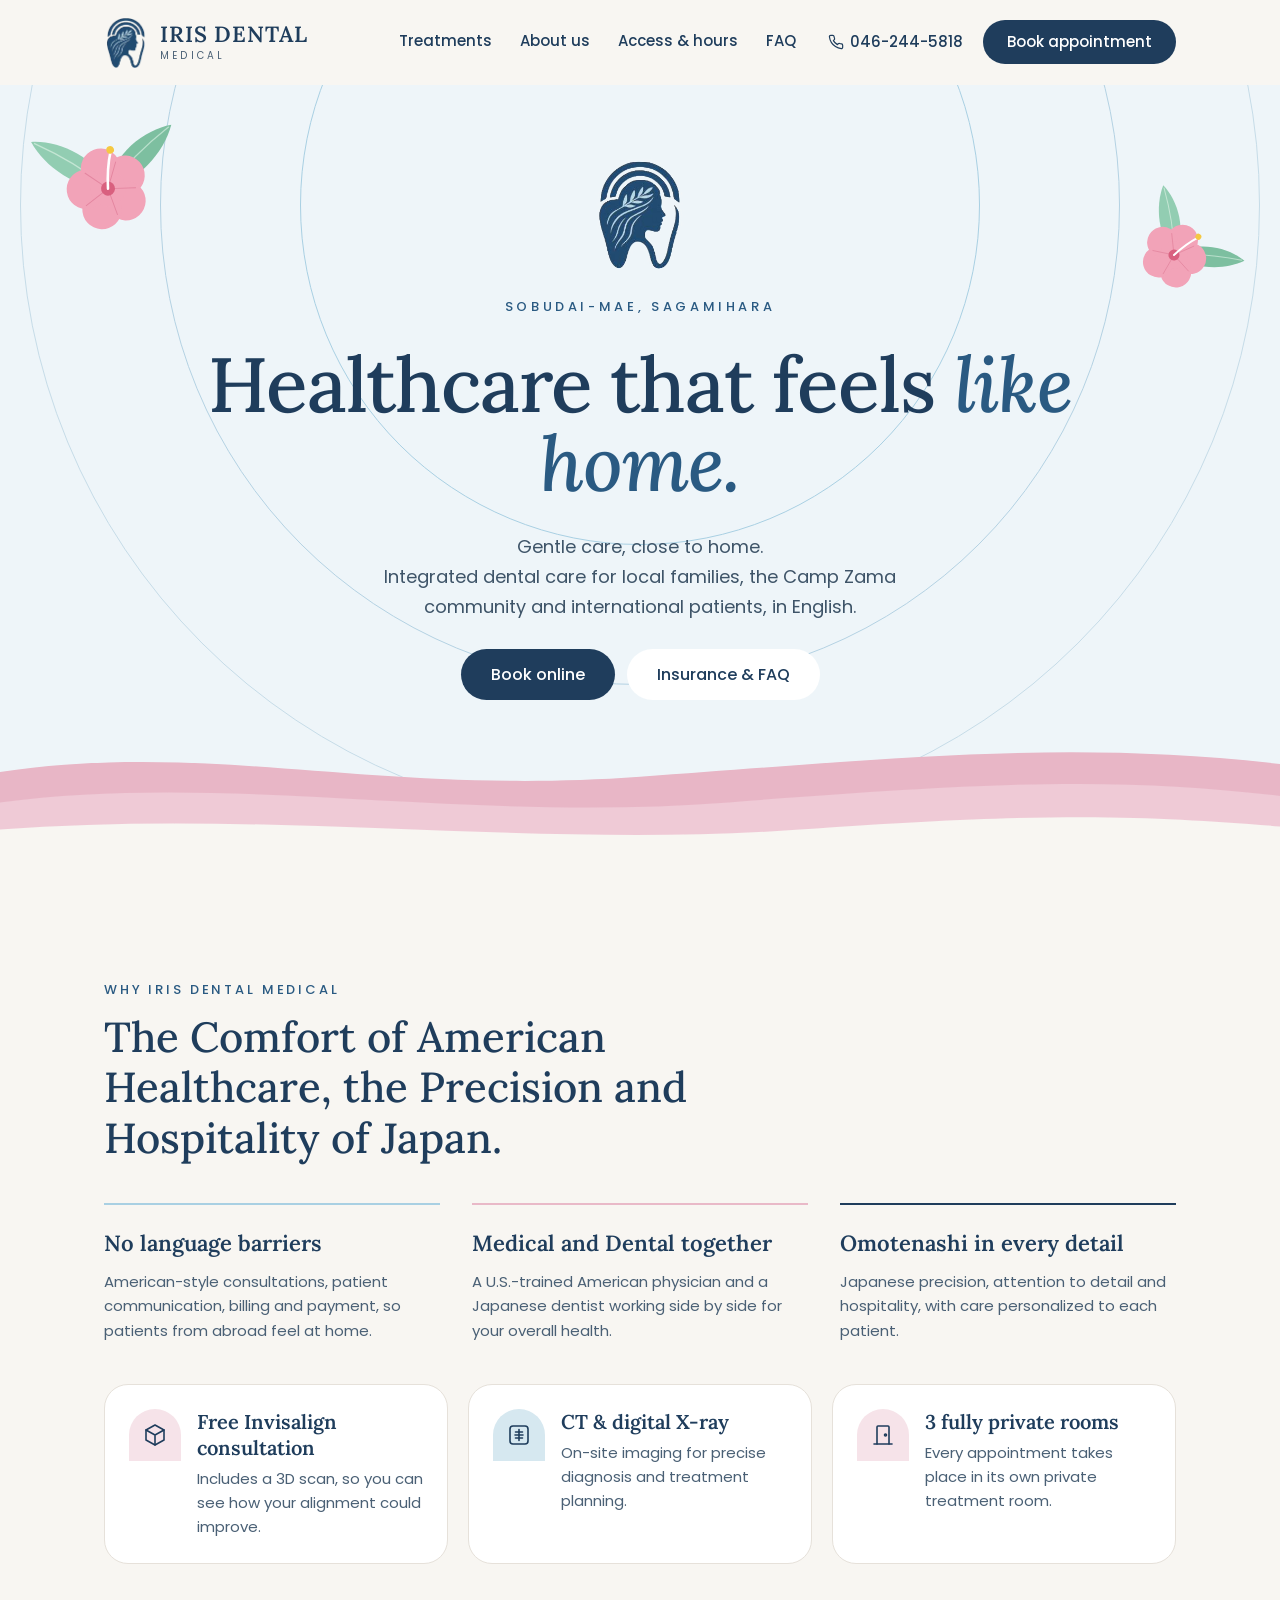
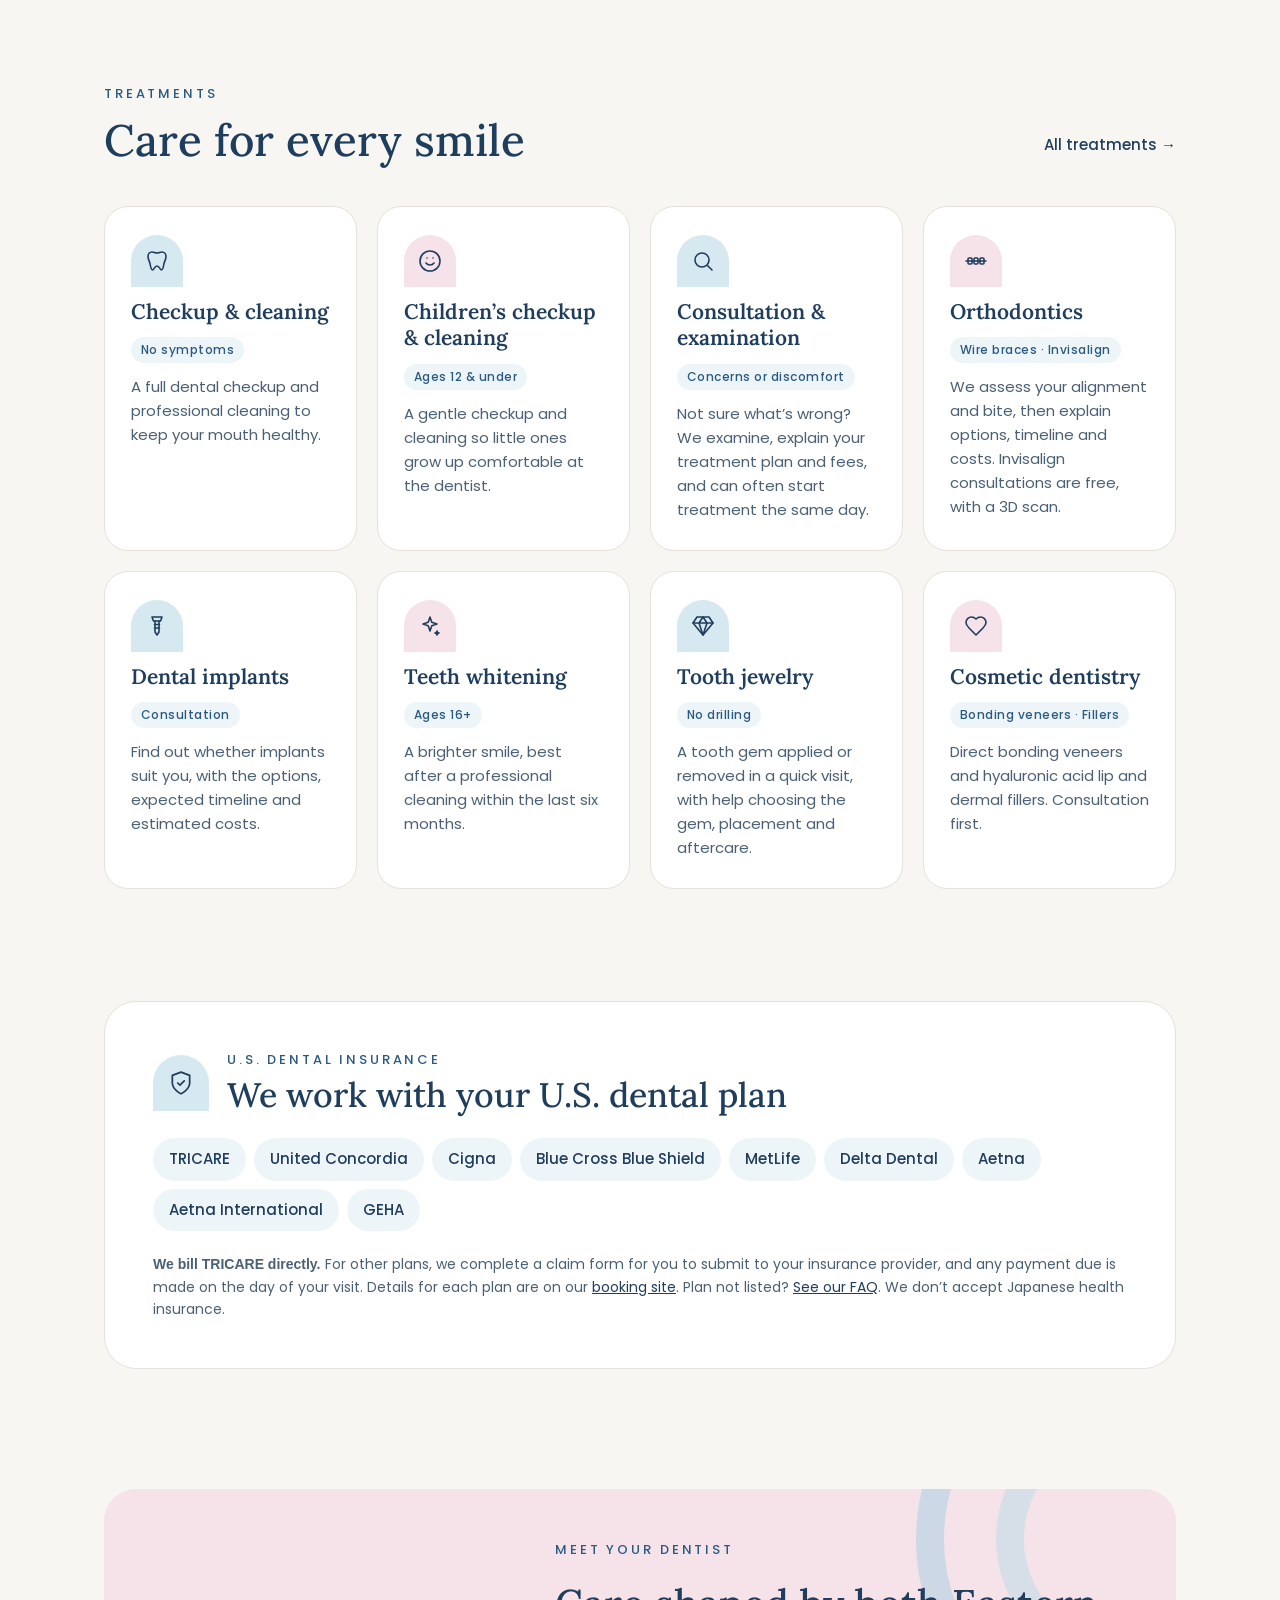
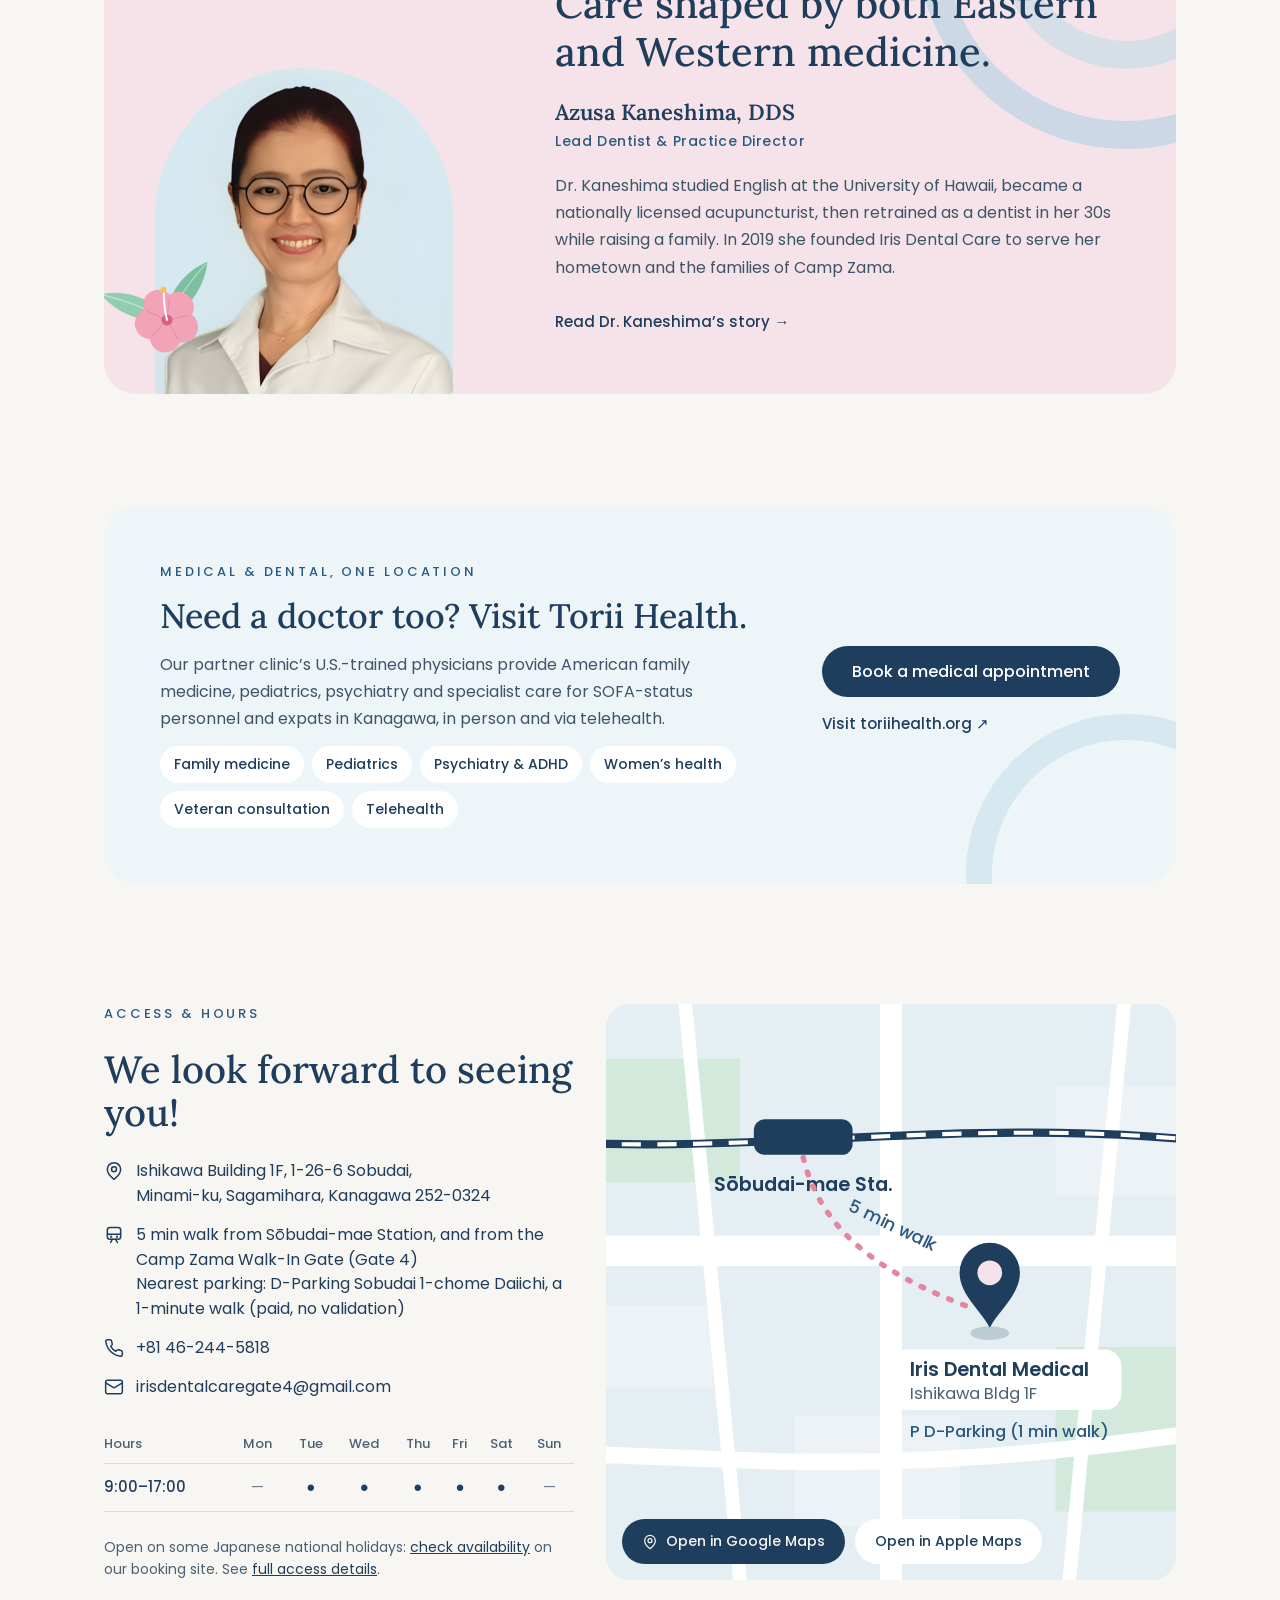
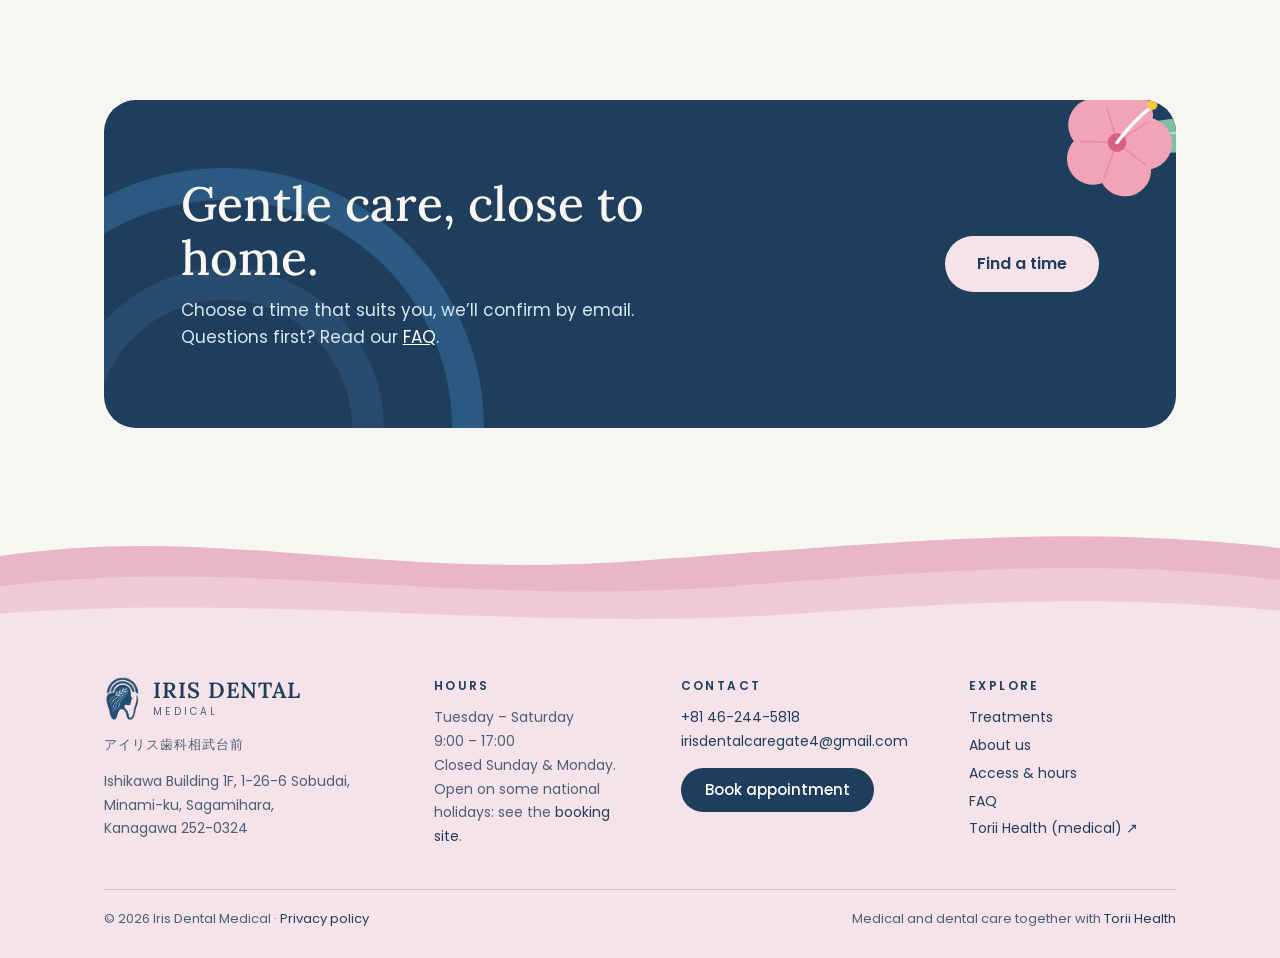
==== commit 7081c939: "add fix files" ====
--- a/index.html
+++ b/index.html
@@ -58,10 +58,10 @@
     },
     "geo": {
       "@type": "GeoCoordinates",
-      "latitude": 35.499653,
-      "longitude": 139.406235
+      "latitude": 35.499552,
+      "longitude": 139.4063801
     },
-    "hasMap": "https://www.google.com/maps/search/?api=1&query=35.499653%2C139.406235",
+    "hasMap": "https://www.google.com/maps?cid=15829821523006956640",
     "openingHoursSpecification": [
       {
         "@type": "OpeningHoursSpecification",
@@ -114,7 +114,6 @@
       <a href="about.html">About us</a>
       <a href="access.html">Access &amp; hours</a>
       <a href="faq.html">FAQ</a>
-      <a href="blog.html">Blog</a>
       <a class="nav-extra" href="tel:+81462445818">Call 046-244-5818</a>
       <a class="nav-extra" href="https://www.toriihealth.org" target="_blank" rel="noopener">Medical care: Torii Health ↗</a>
     </nav>
@@ -254,7 +253,7 @@
 <li class="chip">Aetna International</li>
 <li class="chip">GEHA</li>
     </ul>
-    <p class="small-note">Details for each plan are on our <a href="https://irisdental.intakeq.com/booking" data-cta="home-insurance">booking site</a>. Plan not listed? <a href="faq.html#faq-insurance">See our FAQ</a>. We don’t accept Japanese health insurance.</p>
+    <p class="small-note"><strong>We bill TRICARE directly.</strong> For other plans, we complete a claim form for you to submit to your insurance provider, and any payment due is made on the day of your visit. Details for each plan are on our <a href="https://irisdental.intakeq.com/booking" data-cta="home-insurance">booking site</a>. Plan not listed? <a href="faq.html#faq-insurance">See our FAQ</a>. We don’t accept Japanese health insurance.</p>
   </div>
 </section>
 
@@ -311,7 +310,7 @@
     <h2 class="h2">We look forward to seeing you!</h2>
     <ul class="info-list">
       <li><svg width="20" height="20" viewBox="0 0 24 24" fill="none" stroke="currentColor" stroke-width="1.8" stroke-linecap="round" stroke-linejoin="round" aria-hidden="true"><path d="M20 10c0 6-8 12-8 12s-8-6-8-12a8 8 0 0 1 16 0Z"/><circle cx="12" cy="10" r="3"/></svg><span>Ishikawa Building 1F, 1-26-6 Sobudai,<br>Minami-ku, Sagamihara, Kanagawa 252-0324</span></li>
-      <li><svg width="20" height="20" viewBox="0 0 24 24" fill="none" stroke="currentColor" stroke-width="1.8" stroke-linecap="round" stroke-linejoin="round" aria-hidden="true"><rect x="4" y="3" width="16" height="14" rx="3"/><path d="M4 11h16M8 21l2-4M16 21l-2-4"/><circle cx="8.5" cy="14" r=".5"/><circle cx="15.5" cy="14" r=".5"/></svg><span>5 min walk from Sōbudai-mae Station, close to Camp Zama<br>Paid parking directly opposite the clinic (not validated)</span></li>
+      <li><svg width="20" height="20" viewBox="0 0 24 24" fill="none" stroke="currentColor" stroke-width="1.8" stroke-linecap="round" stroke-linejoin="round" aria-hidden="true"><rect x="4" y="3" width="16" height="14" rx="3"/><path d="M4 11h16M8 21l2-4M16 21l-2-4"/><circle cx="8.5" cy="14" r=".5"/><circle cx="15.5" cy="14" r=".5"/></svg><span>5 min walk from Sōbudai-mae Station, and from the Camp Zama Walk-In Gate <span style="white-space:nowrap">(Gate 4)</span><br>Nearest parking: <span style="white-space:nowrap">D-Parking</span> Sobudai <span style="white-space:nowrap">1-chome</span> Daiichi, a <span style="white-space:nowrap">1-minute walk</span> (paid, no validation)</span></li>
       <li><svg width="20" height="20" viewBox="0 0 24 24" fill="none" stroke="currentColor" stroke-width="1.8" stroke-linecap="round" stroke-linejoin="round" aria-hidden="true"><path d="M22 16.92v3a2 2 0 0 1-2.18 2 19.79 19.79 0 0 1-8.63-3.07 19.5 19.5 0 0 1-6-6 19.79 19.79 0 0 1-3.07-8.67A2 2 0 0 1 4.11 2h3a2 2 0 0 1 2 1.72c.13.96.36 1.9.7 2.81a2 2 0 0 1-.45 2.11L8.09 9.91a16 16 0 0 0 6 6l1.27-1.27a2 2 0 0 1 2.11-.45c.91.34 1.85.57 2.81.7A2 2 0 0 1 22 16.92z"/></svg><a href="tel:+81462445818" data-cta="home-visit">+81 46-244-5818</a></li>
       <li><svg width="20" height="20" viewBox="0 0 24 24" fill="none" stroke="currentColor" stroke-width="1.8" stroke-linecap="round" stroke-linejoin="round" aria-hidden="true"><rect x="2" y="4" width="20" height="16" rx="2"/><path d="m22 7-10 6L2 7"/></svg><a href="mailto:irisdentalcaregate4@gmail.com">irisdentalcaregate4@gmail.com</a></li>
     </ul>
@@ -327,7 +326,7 @@
     <p class="small-note">Open on some Japanese national holidays: <a href="https://irisdental.intakeq.com/booking" data-cta="home-visit">check availability</a> on our booking site. See <a href="access.html">full access details</a>.</p>
   </div>
   <div class="map-card">
-    <svg viewBox="0 0 600 420" preserveAspectRatio="xMidYMid slice" role="img" aria-label="Map: Iris Dental Medical is a 5 minute walk from Sōbudai-mae Station, with parking opposite the clinic"><rect width="600" height="420" fill="#E4EEF3"/><path d="M40 40h150v90H40Z M420 250h140v120H420Z" fill="#D3E9DC"/><path d="M230 300h120v80H230Z M60 220h110v60H60Z M420 60h120v80H420Z" fill="#EDF2F6"/><g stroke="#FFFFFF" stroke-linecap="round" fill="none"><path d="M0 180H600" stroke-width="22"/><path d="M300 0V420" stroke-width="16"/><path d="M0 330C160 320 260 360 600 300" stroke-width="12"/><path d="M150 0L190 420" stroke-width="10"/><path d="M470 0L430 420" stroke-width="10"/></g><path d="M0 95C180 120 380 70 600 110" stroke="#1F3D5C" stroke-width="6" fill="none"/><path d="M0 95C180 120 380 70 600 110" stroke="#FFFFFF" stroke-width="3" stroke-dasharray="14 12" fill="none"/><rect x="200" y="84" width="72" height="26" rx="8" fill="#1F3D5C"/><text x="236" y="136" text-anchor="middle" font-family="Poppins, Arial, sans-serif" font-size="14" font-weight="600" fill="#1F3D5C">Sōbudai-mae Sta.</text><path d="M236 112C250 170 300 200 360 222" stroke="#E486A0" stroke-width="4" stroke-dasharray="2 9" stroke-linecap="round" fill="none"/><text x="268" y="150" font-family="Poppins, Arial, sans-serif" font-size="13" font-weight="500" fill="#2A5A82" transform="rotate(26 268 150)">5 min walk</text><g transform="translate(372 236)"><ellipse cx="0" cy="4" rx="14" ry="5" fill="#1F3D5C" opacity="0.2"/><path d="M0 0C-6-12-22-24-22-40a22 22 0 0 1 44 0C22-24 6-12 0 0Z" fill="#1F3D5C"/><circle cx="0" cy="-40" r="9" fill="#F6E3E9"/></g><rect x="300" y="252" width="168" height="44" rx="12" fill="#FFFFFF"/><text x="314" y="271" font-family="Poppins, Arial, sans-serif" font-size="14" font-weight="600" fill="#1F3D5C">Iris Dental Medical</text><text x="314" y="288" font-family="Poppins, Arial, sans-serif" font-size="12" fill="#4A6075">Ishikawa Bldg 1F</text><text x="398" y="232" font-family="Poppins, Arial, sans-serif" font-size="12" font-weight="500" fill="#2A5A82">P  Parking opposite</text></svg><div class="map-links"><a class="map-btn is-dark" href="https://www.google.com/maps/search/?api=1&amp;query=35.499653%2C139.406235" target="_blank" rel="noopener"><svg width="16" height="16" viewBox="0 0 24 24" fill="none" stroke="currentColor" stroke-width="1.8" stroke-linecap="round" stroke-linejoin="round" aria-hidden="true"><path d="M20 10c0 6-8 12-8 12s-8-6-8-12a8 8 0 0 1 16 0Z"/><circle cx="12" cy="10" r="3"/></svg>Open in Google Maps</a><a class="map-btn" href="https://www.bing.com/maps/search?name=Iris+Dental+Medical&amp;style=r&amp;ss=id.ypid%3AYN18400AE991DB5030&amp;q=Iris+Dental+Medical&amp;ppois=35.49965286254883_139.40623474121094_Iris+Dental+Medical&amp;cp=35.499653%7E139.406235&amp;lvl=15" target="_blank" rel="noopener">Open in Bing Maps</a></div>
+    <svg viewBox="0 0 600 420" preserveAspectRatio="xMidYMid slice" role="img" aria-label="Map: Iris Dental Medical is a 5 minute walk from Sōbudai-mae Station. The nearest parking, D-Parking, is a 1-minute walk away"><rect width="600" height="420" fill="#E4EEF3"/><path d="M40 40h150v90H40Z M420 250h140v120H420Z" fill="#D3E9DC"/><path d="M230 300h120v80H230Z M60 220h110v60H60Z M420 60h120v80H420Z" fill="#EDF2F6"/><g stroke="#FFFFFF" stroke-linecap="round" fill="none"><path d="M0 180H600" stroke-width="22"/><path d="M300 0V420" stroke-width="16"/><path d="M0 330C160 320 260 360 600 300" stroke-width="12"/><path d="M150 0L190 420" stroke-width="10"/><path d="M470 0L430 420" stroke-width="10"/></g><path d="M0 95C180 120 380 70 600 110" stroke="#1F3D5C" stroke-width="6" fill="none"/><path d="M0 95C180 120 380 70 600 110" stroke="#FFFFFF" stroke-width="3" stroke-dasharray="14 12" fill="none"/><rect x="200" y="84" width="72" height="26" rx="8" fill="#1F3D5C"/><text x="236" y="136" text-anchor="middle" font-family="Poppins, Arial, sans-serif" font-size="14" font-weight="600" fill="#1F3D5C">Sōbudai-mae Sta.</text><path d="M236 112C250 170 300 200 360 222" stroke="#E486A0" stroke-width="4" stroke-dasharray="2 9" stroke-linecap="round" fill="none"/><text x="268" y="150" font-family="Poppins, Arial, sans-serif" font-size="13" font-weight="500" fill="#2A5A82" transform="rotate(26 268 150)">5 min walk</text><g transform="translate(372 236)"><ellipse cx="0" cy="4" rx="14" ry="5" fill="#1F3D5C" opacity="0.2"/><path d="M0 0C-6-12-22-24-22-40a22 22 0 0 1 44 0C22-24 6-12 0 0Z" fill="#1F3D5C"/><circle cx="0" cy="-40" r="9" fill="#F6E3E9"/></g><rect x="300" y="252" width="168" height="44" rx="12" fill="#FFFFFF"/><text x="314" y="271" font-family="Poppins, Arial, sans-serif" font-size="14" font-weight="600" fill="#1F3D5C">Iris Dental Medical</text><text x="314" y="288" font-family="Poppins, Arial, sans-serif" font-size="12" fill="#4A6075">Ishikawa Bldg 1F</text><text x="314" y="316" font-family="Poppins, Arial, sans-serif" font-size="12" font-weight="500" fill="#2A5A82">P  D-Parking (1 min walk)</text></svg><div class="map-links"><a class="map-btn is-dark" href="https://www.google.com/maps?cid=15829821523006956640" target="_blank" rel="noopener"><svg width="16" height="16" viewBox="0 0 24 24" fill="none" stroke="currentColor" stroke-width="1.8" stroke-linecap="round" stroke-linejoin="round" aria-hidden="true"><path d="M20 10c0 6-8 12-8 12s-8-6-8-12a8 8 0 0 1 16 0Z"/><circle cx="12" cy="10" r="3"/></svg>Open in Google Maps</a><a class="map-btn" href="https://maps.apple.com/?ll=35.499552,139.4063801&amp;q=Iris%20Dental%20Medical" target="_blank" rel="noopener">Open in Apple Maps</a></div>
   </div>
 </section>
 
@@ -374,7 +373,6 @@
         <li><a href="about.html">About us</a></li>
         <li><a href="access.html">Access &amp; hours</a></li>
         <li><a href="faq.html">FAQ</a></li>
-        <li><a href="blog.html">Blog</a></li>
         <li><a href="https://www.toriihealth.org" target="_blank" rel="noopener">Torii Health (medical) ↗</a></li>
       </ul>
     </nav>
--- a/css/site.css
+++ b/css/site.css
@@ -427,6 +427,7 @@
 .faq-item[open] summary::after { content: "−"; background: var(--pink-50); }
 .faq-a { padding: 0 26px 24px; font-size: 16px; line-height: 1.75; color: var(--ink); }
 .faq-a a { color: var(--blue); }
+.faq-a p + p { margin-top: 10px; }
 @media (max-width: 560px) { .faq-item summary { font-size: 18px; padding: 18px 60px 18px 20px; } .faq-a { padding: 0 20px 20px; } }
 
 /* ---------- Legal / small hero ---------- */
